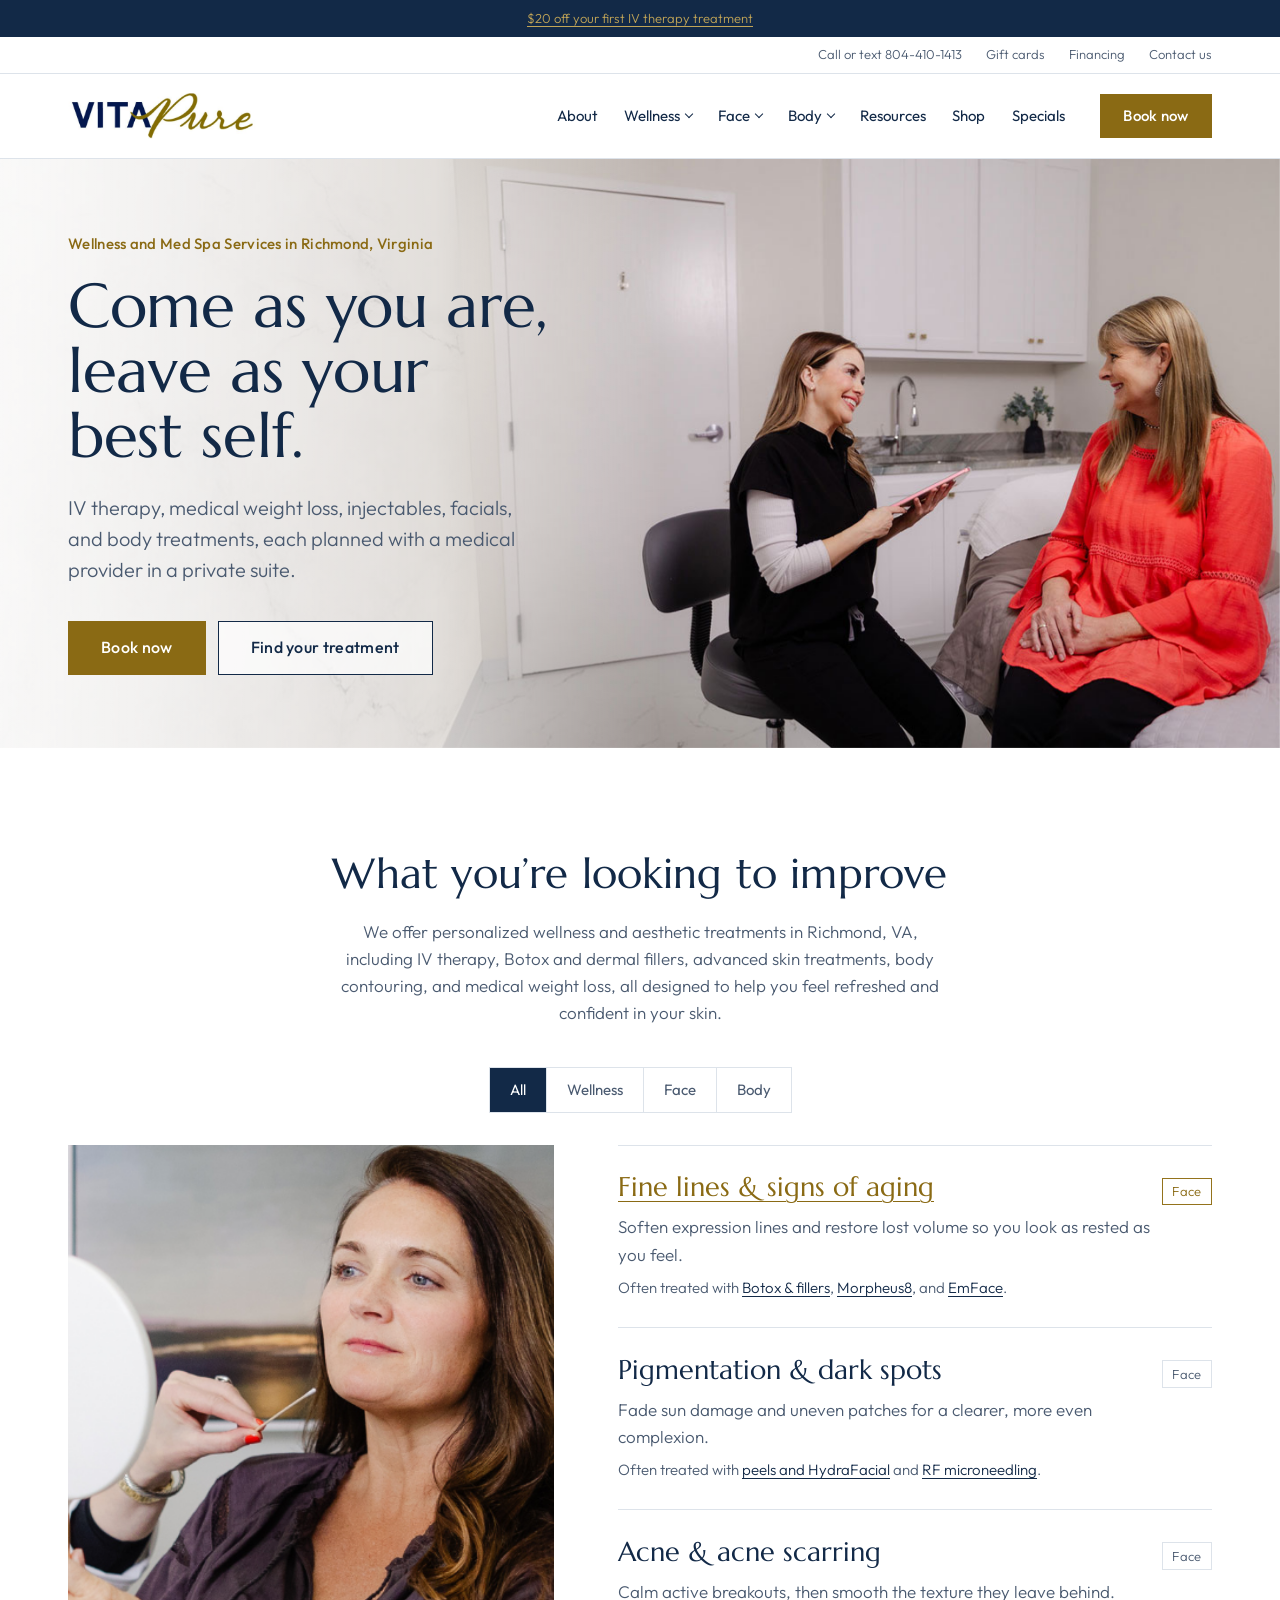
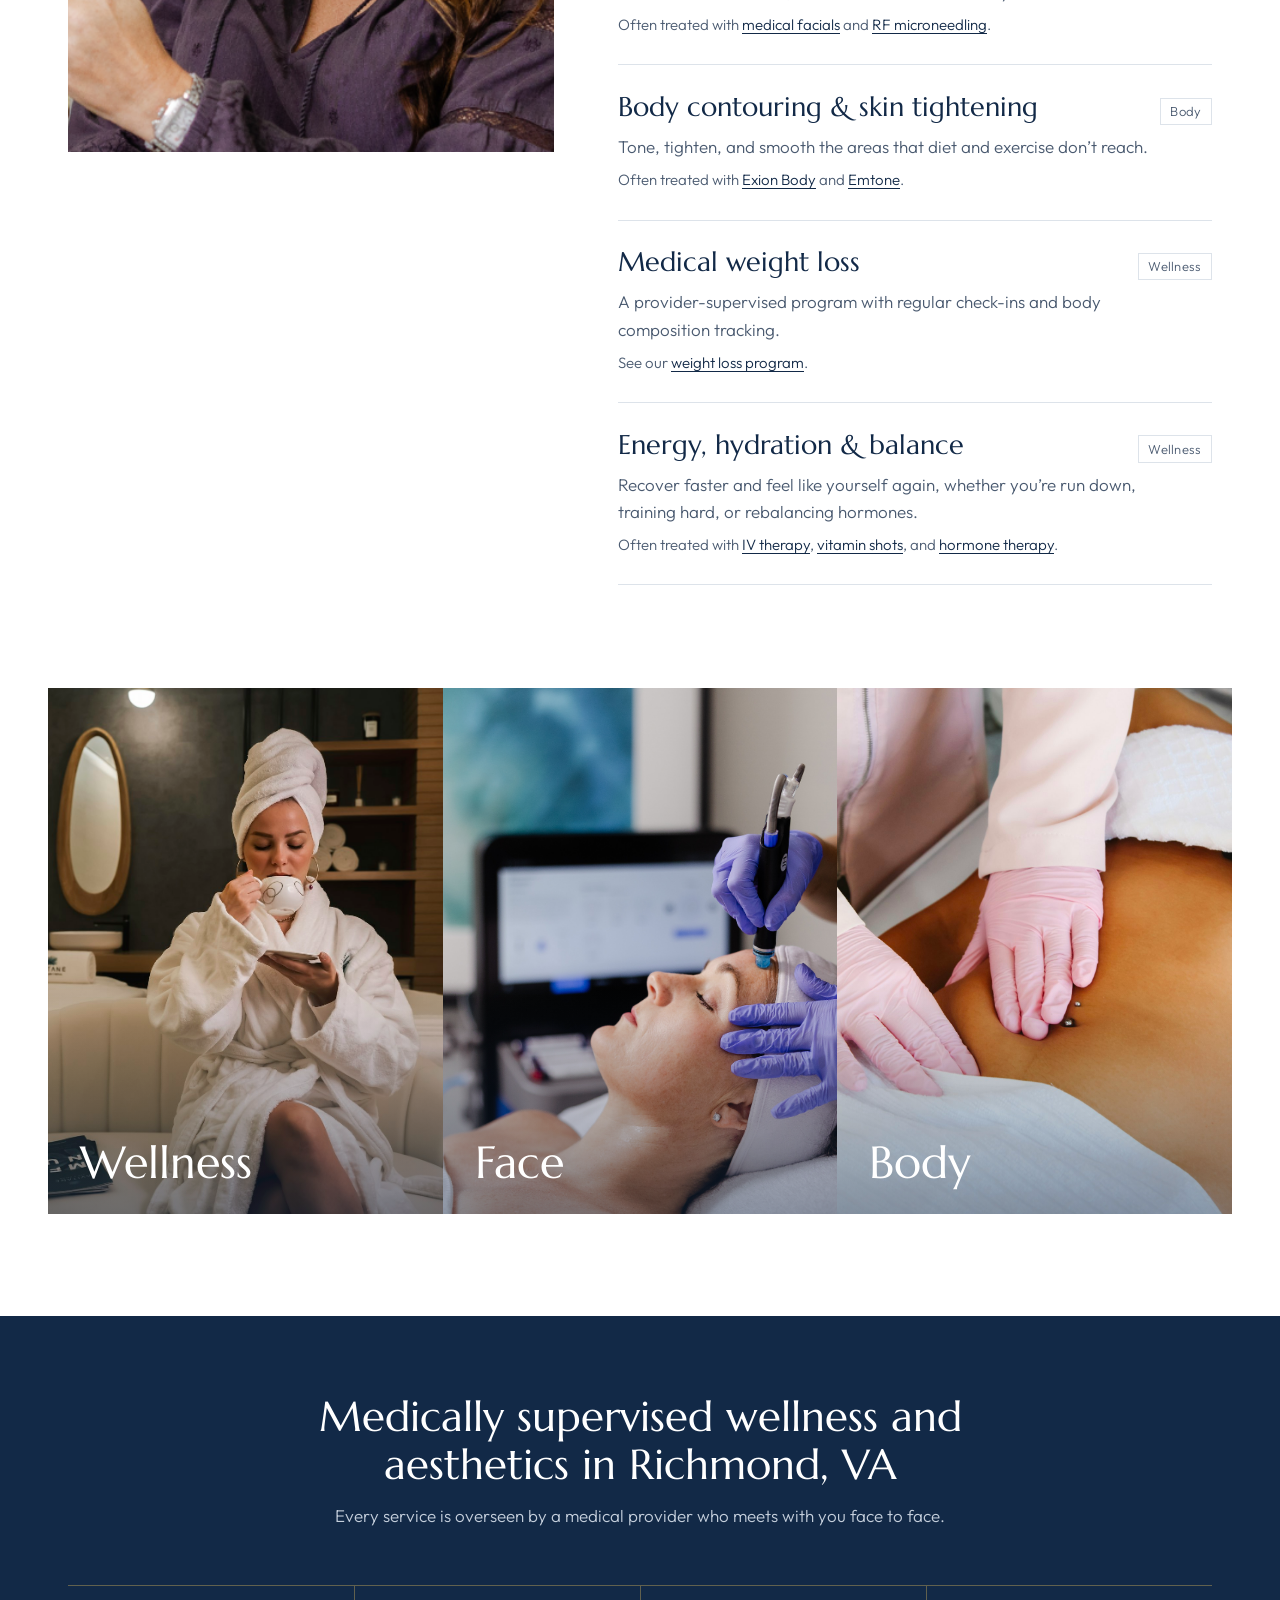
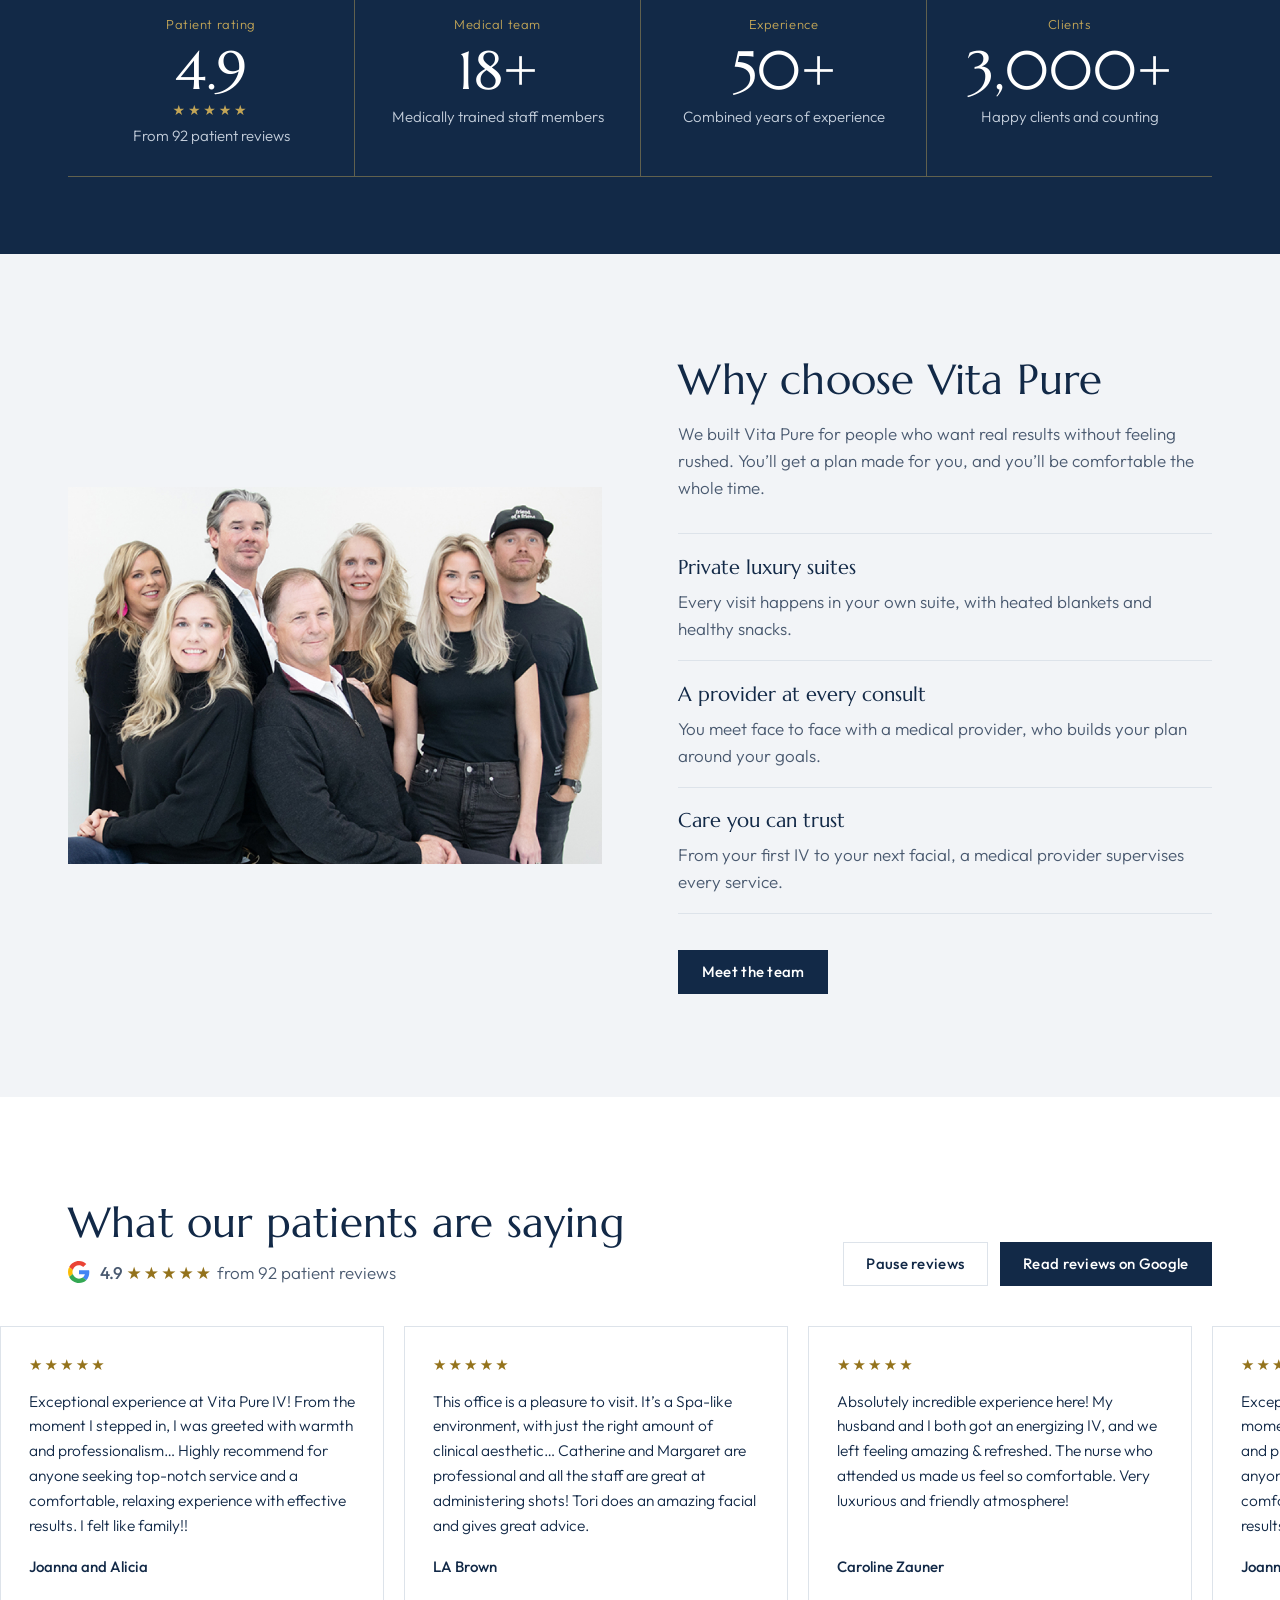
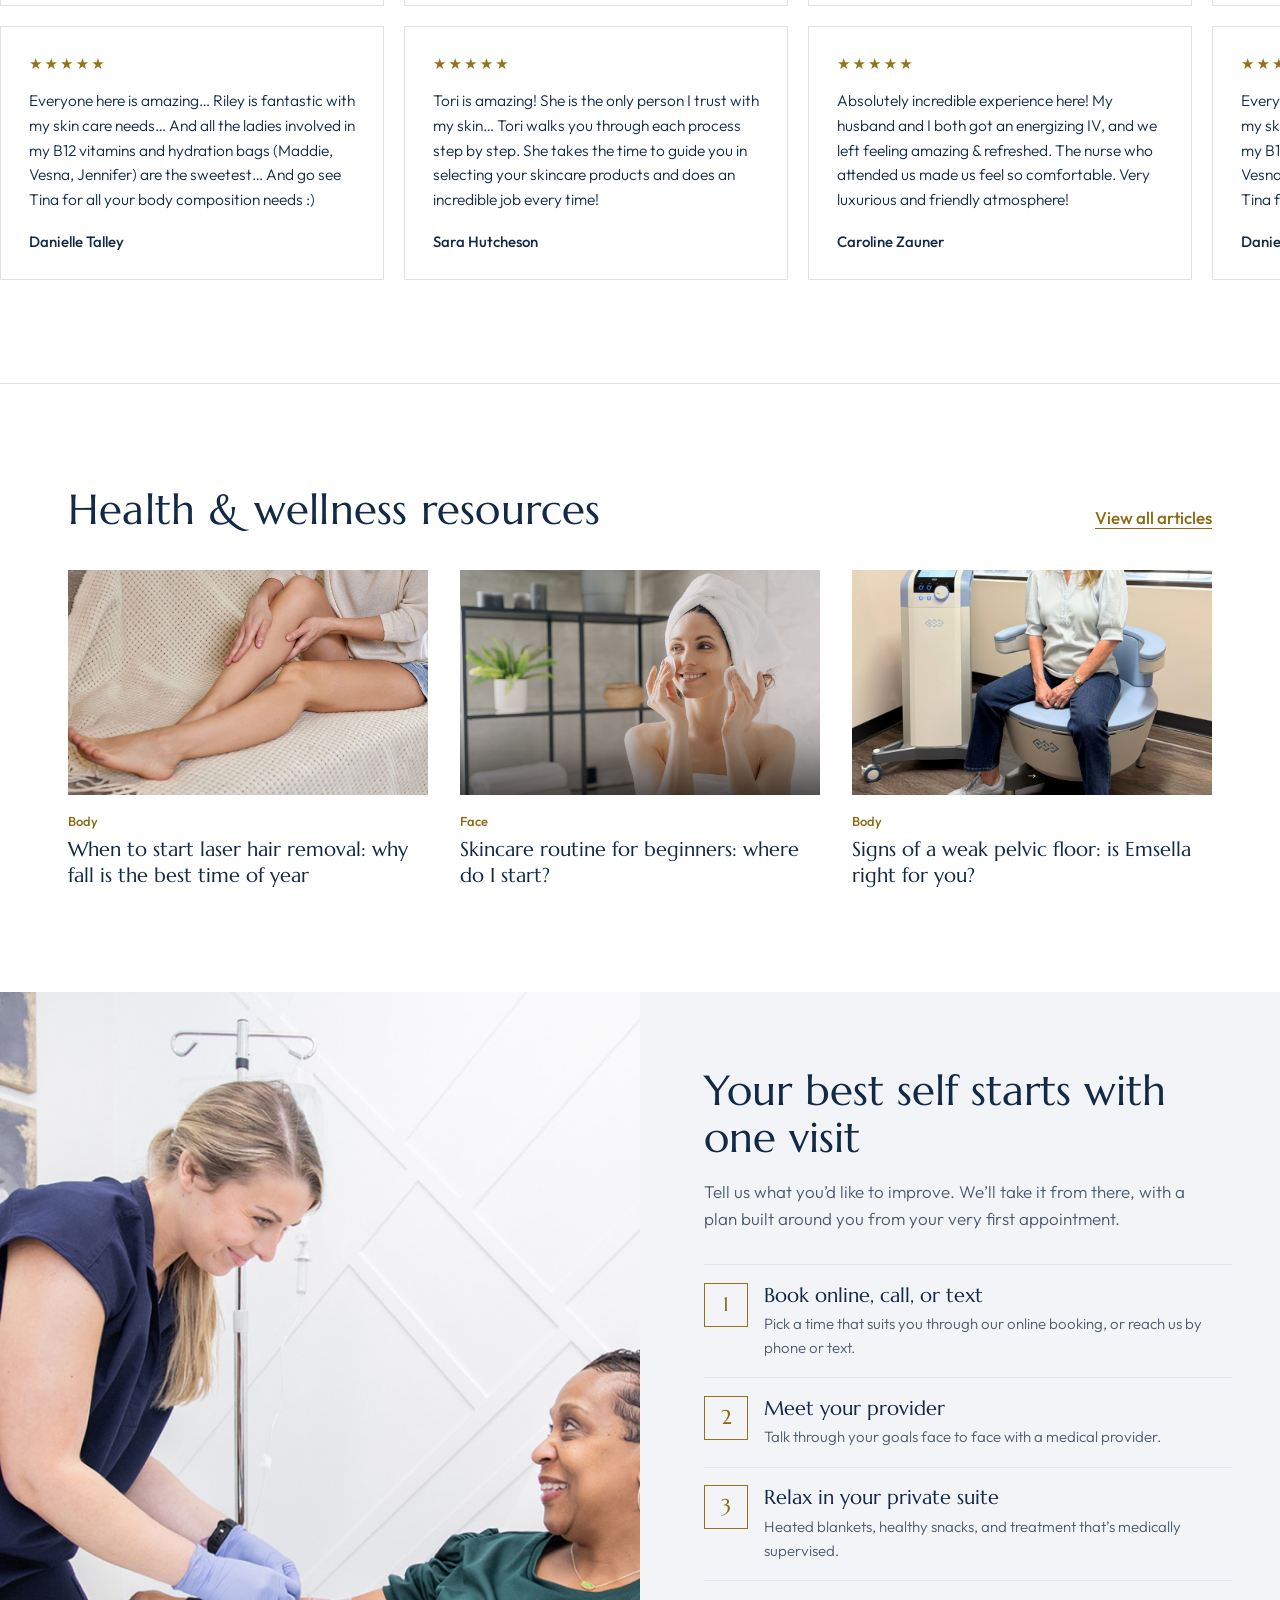
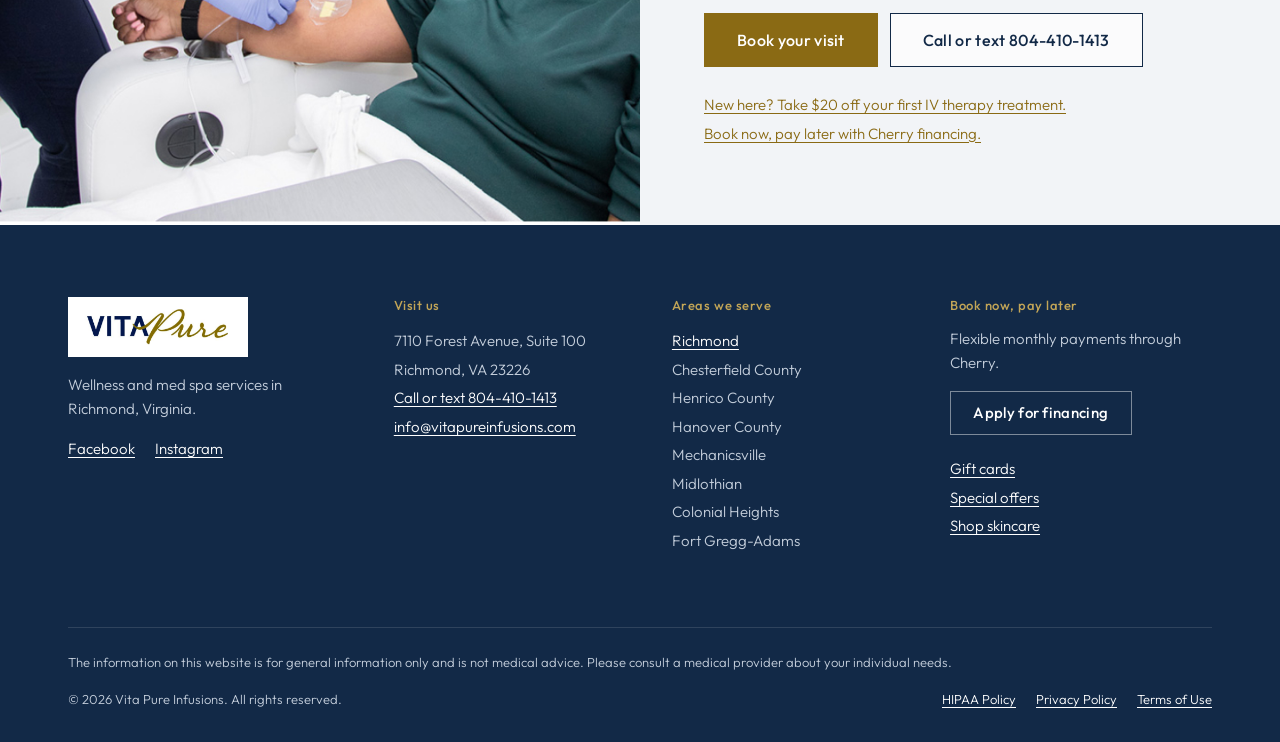
==== index.html @ 3906a032 "Swap Wellness and Body tiles to Unsplash stock photos of women Co-Authored-By: Claude Opus 5.5 <nore" ====
<!DOCTYPE html>
<html lang="en">
<head>
  <meta charset="UTF-8" />
  <meta name="viewport" content="width=device-width, initial-scale=1.0" />
  <!-- [REVAMP:CHANGED] title leads with "Wellness" to match the new positioning.
       was: "Wellness Center and Med Spa with Semaglutide Richmond VA" -->
  <title>Vita Pure IV | Wellness and Med Spa Services in Richmond, VA</title>
  <meta name="description" content="Vita Pure IV offers medically supervised wellness and med spa services in Richmond, VA: IV therapy, medical weight loss, injectables, facials, and body contouring." />

  <!-- Fonts: Outfit is the live site's body font (kept). Marcellus is new, used for display headings only. -->
  <link rel="preconnect" href="https://fonts.googleapis.com" />
  <link rel="preconnect" href="https://fonts.gstatic.com" crossorigin />
  <link href="https://fonts.googleapis.com/css2?family=Marcellus&family=Outfit:wght@300;400;500;600&display=swap" rel="stylesheet" />
  <link rel="stylesheet" href="css/styles.css" />
</head>
<body>
  <a class="skip-link" href="#main">Skip to content</a>

  <!-- =====================================================================
       [KEPT] ANNOUNCEMENT BAR. Same offer and link as the live site.
       ===================================================================== -->
  <div class="announce">
    <a href="https://www.vitapureinfusions.com/coupons/">$20 off your first IV therapy treatment</a>
  </div>

  <!-- =====================================================================
       [KEPT + CHANGED] HEADER
       KEPT: utility links (phone, gift card, financing, contact) and the main menu
             grouped as Wellness / Face / Body.
       CHANGED: the logo moves to the left so the menu reads as one line
                (the live site splits the menu around a centered logo).
       CHANGED: "Book now" stays visible in the sticky header at every width.
       CHANGED: logo and Home now point to www.vitapureinfusions.com
                (the live site points them at the vitapure.wpengine.com staging domain).
       ===================================================================== -->
  <header class="site-header" id="top">
    <div class="utility">
      <div class="container utility__inner">
        <!-- The positioning line "Wellness and Med Spa Services" leads the hero (see below),
             so it isn't repeated here. -->
        <ul class="utility__links">
          <li><a href="tel:8044101413">Call or text 804-410-1413</a></li>
          <li><a href="https://blvd.me/vitapure/gift-cards">Gift cards</a></li>
          <li><a href="https://pay.withcherry.com/vita-pure-iv-llc">Financing</a></li>
          <li><a href="https://www.vitapureinfusions.com/contact-us/">Contact us</a></li>
        </ul>
      </div>
    </div>

    <div class="container navbar">
      <a class="navbar__logo" href="https://www.vitapureinfusions.com/" aria-label="Vita Pure IV home">
        <!-- source: https://www.vitapureinfusions.com/wp-content/uploads/2024/04/logo.png -->
        <img src="assets/img/logo.png" alt="Vita Pure" width="260" height="56" />
      </a>

      <button class="navbar__toggle" type="button" aria-expanded="false" aria-controls="site-nav">
        <span class="navbar__toggle-bars" aria-hidden="true"></span>
        <span class="navbar__toggle-label">Menu</span>
      </button>

      <nav class="site-nav" id="site-nav" aria-label="Main">
        <ul class="site-nav__list">
          <li><a href="https://www.vitapureinfusions.com/about-us/">About</a></li>
          <li class="has-sub">
            <button type="button" class="site-nav__sub-toggle" aria-expanded="false" aria-controls="sub-wellness">Wellness</button>
            <ul class="site-nav__sub" id="sub-wellness">
              <li><a href="https://www.vitapureinfusions.com/wellness-services/iv-therapy/">IV Therapy</a></li>
              <li><a href="https://www.vitapureinfusions.com/wellness-services/vitamin-shots/">Vitamin Shots</a></li>
              <!-- [REVAMP:ADDED] Weight Loss was only a homepage card before; now it sits under Wellness. -->
              <li><a href="https://www.vitapureinfusions.com/wellness-services/weight-loss/">Medical Weight Loss</a></li>
              <li><a href="https://www.vitapureinfusions.com/bioidentical-hormone-replacement-therapy-in-richmond-va/">Hormone Replacement Therapy</a></li>
              <li><a href="https://www.vitapureinfusions.com/wellness-services/mobile-iv-therapy/">Mobile IV Events</a></li>
            </ul>
          </li>
          <li class="has-sub">
            <button type="button" class="site-nav__sub-toggle" aria-expanded="false" aria-controls="sub-face">Face</button>
            <ul class="site-nav__sub" id="sub-face">
              <li><a href="https://www.vitapureinfusions.com/medspa-services/injectables/">Botox &amp; Fillers</a></li>
              <li><a href="https://www.vitapureinfusions.com/medspa-services/facial-services/">Facials</a></li>
              <li><a href="https://www.vitapureinfusions.com/rf-microneedling-in-richmond-va/">RF Microneedling</a></li>
              <li><a href="https://www.vitapureinfusions.com/morpheus8/">Morpheus8</a></li>
              <li><a href="https://www.vitapureinfusions.com/emface-in-richmond-virginia/">EmFace</a></li>
              <li><a href="https://www.vitapureinfusions.com/exion-face-in-richmond-virginia/">Exion Face</a></li>
              <li><a href="https://www.vitapureinfusions.com/medspa-services/lashes-brows/">Lashes &amp; Brows</a></li>
            </ul>
          </li>
          <li class="has-sub">
            <button type="button" class="site-nav__sub-toggle" aria-expanded="false" aria-controls="sub-body">Body</button>
            <ul class="site-nav__sub" id="sub-body">
              <li><a href="https://www.vitapureinfusions.com/exion-body-in-richmond-virginia/">Exion Body</a></li>
              <li><a href="https://www.vitapureinfusions.com/cellulite-treatment-in-richmond-virginia/">Emtone</a></li>
              <li><a href="https://emsellarva.com/">Emsella</a></li>
              <li><a href="https://www.vitapureinfusions.com/medspa-services/laser-hair-removal-waxing/">Laser Hair Removal &amp; Waxing</a></li>
            </ul>
          </li>
          <li><a href="https://www.vitapureinfusions.com/blog/">Resources</a></li>
          <li><a href="https://skinbetter.pro/vitapure/">Shop</a></li>
          <li><a href="https://www.vitapureinfusions.com/coupons/">Specials</a></li>
        </ul>
      </nav>

      <!-- [KEPT] Book Now goes to the live Boulevard booking widget. -->
      <a class="btn btn--gold navbar__book" href="https://dashboard.boulevard.io/booking/businesses/c3259690-ee7e-4350-a0e2-f9454b804e3e/widget#/locations">Book now</a>
    </div>
  </header>

  <main id="main">

    <!-- =====================================================================
         [REVAMP:CHANGED] HERO
         Replaces the 3-slide image slider and the block headed
         "Health, Wellness, and Performance Solutions".
         The power statement comes from the client.
         [REVAMP:REMOVED] the "Join the Waitlist" button (it pointed to waitlist.vitapuremedspa.com,
         a separate domain). Book now is the single primary action.
         ===================================================================== -->
    <section class="hero" aria-labelledby="hero-title">
      <!-- source: https://www.vitapureinfusions.com/wp-content/uploads/2024/10/vita-new-banner3-2.jpg (the live hero banner) -->
      <img class="hero__img" src="assets/img/hero-consult.jpg" alt="A Vita Pure provider reviewing a treatment plan with a patient in a private suite" width="1632" height="665" />
      <div class="container hero__inner">
        <div class="hero__copy">
          <!-- [REVAMP:CHANGED] positioning line. was: "Med Spa and Wellness Services" -->
          <p class="hero__kicker">Wellness and Med Spa Services in Richmond, Virginia</p>
          <h1 class="hero__title" id="hero-title"><span class="hero__first">Come as you are,</span> <span class="hero__line">leave as your <span class="nowrap">best self.</span></span></h1>
          <p class="hero__lede">IV therapy, medical weight loss, injectables, facials, and body treatments, each planned with a medical provider in a private suite.</p>
          <div class="hero__actions">
            <a class="btn btn--gold btn--lg" href="https://dashboard.boulevard.io/booking/businesses/c3259690-ee7e-4350-a0e2-f9454b804e3e/widget#/locations">Book now</a>
            <a class="btn btn--ghost btn--lg" href="#improve">Find your treatment</a>
          </div>
        </div>
      </div>
    </section>

    <!-- =====================================================================
         [REVAMP:ADDED] WHAT YOU'RE LOOKING TO IMPROVE (directly under the hero)
         Six concerns feed the three groups: Wellness, Face, Body.
         Intro copy is adapted from the wording the client supplied.
         The concern copy is original; none of it is copied from the reference site.
         JS (initConcerns):
           - group buttons filter the list
           - hover or focus swaps the photo and highlights the matching tile
           - clicking a concern scrolls to its tile
         ===================================================================== -->
    <section class="section improve" id="improve" aria-labelledby="improve-title">
      <div class="container">
        <!-- [REVAMP:CHANGED] heading, intro and group buttons stacked and centered (index.html only) -->
        <div class="improve__head improve__head--center">
          <h2 class="section-title" id="improve-title">What you’re looking to improve</h2>
          <p class="improve__intro">We offer personalized wellness and aesthetic treatments in Richmond, VA, including IV therapy, Botox and dermal fillers, advanced skin treatments, body contouring, and medical weight loss, all designed to help you feel refreshed and confident in your skin.</p>
        </div>

        <div class="filter filter--center" role="group" aria-label="Show concerns for">
          <button type="button" class="filter__btn" data-filter="all" aria-pressed="true">All</button>
          <button type="button" class="filter__btn" data-filter="wellness" aria-pressed="false">Wellness</button>
          <button type="button" class="filter__btn" data-filter="face" aria-pressed="false">Face</button>
          <button type="button" class="filter__btn" data-filter="body" aria-pressed="false">Body</button>
        </div>

        <div class="improve__grid">
          <figure class="improve__media" aria-hidden="true">
            <!-- Images swap via JS from each concern's data-img. Default: fine lines.
                 source: https://www.vitapureinfusions.com/wp-content/uploads/2024/07/About.png -->
            <img class="improve__img" src="assets/img/concern-fine-lines.png" alt="" style="object-position: 62% 40%;" />
          </figure>

          <!-- [REVAMP:CHANGED] index.html hides non-matching concerns instead of fading them -->
          <ul class="concerns concerns--hide-dimmed" id="concern-list">
            <li class="concern" data-group="face" data-img="assets/img/concern-fine-lines.png" data-pos="62% 40%">
              <a class="concern__link" href="#cat-face">
                <span class="concern__title">Fine lines &amp; signs of aging</span>
                <span class="concern__group">Face</span>
              </a>
              <p class="concern__text">Soften expression lines and restore lost volume so you look as rested as you feel.</p>
              <p class="concern__tx">Often treated with <a href="https://www.vitapureinfusions.com/medspa-services/injectables/">Botox &amp; fillers</a>, <a href="https://www.vitapureinfusions.com/morpheus8/">Morpheus8</a>, and <a href="https://www.vitapureinfusions.com/emface-in-richmond-virginia/">EmFace</a>.</p>
            </li>
            <li class="concern" data-group="face" data-img="assets/img/concern-pigmentation.png" data-pos="45% 50%">
              <!-- source: https://www.vitapureinfusions.com/wp-content/uploads/2024/07/Med-Spa.png -->
              <a class="concern__link" href="#cat-face">
                <span class="concern__title">Pigmentation &amp; dark spots</span>
                <span class="concern__group">Face</span>
              </a>
              <p class="concern__text">Fade sun damage and uneven patches for a clearer, more even complexion.</p>
              <p class="concern__tx">Often treated with <a href="https://www.vitapureinfusions.com/medspa-services/facial-services/">peels and HydraFacial</a> and <a href="https://www.vitapureinfusions.com/rf-microneedling-in-richmond-va/">RF microneedling</a>.</p>
            </li>
            <li class="concern" data-group="face" data-img="assets/img/concern-acne.jpg" data-pos="50% 40%">
              <!-- source: https://www.vitapureinfusions.com/wp-content/uploads/2024/04/Facial_Resized.jpg -->
              <a class="concern__link" href="#cat-face">
                <span class="concern__title">Acne &amp; acne scarring</span>
                <span class="concern__group">Face</span>
              </a>
              <p class="concern__text">Calm active breakouts, then smooth the texture they leave behind.</p>
              <p class="concern__tx">Often treated with <a href="https://www.vitapureinfusions.com/medspa-services/facial-services/">medical facials</a> and <a href="https://www.vitapureinfusions.com/rf-microneedling-in-richmond-va/">RF microneedling</a>.</p>
            </li>
            <li class="concern" data-group="body" data-img="assets/img/tile-body-stock.jpg" data-pos="50% 50%">
              <!-- source: https://unsplash.com/photos/BDwQHbWr9Lo (Unsplash License, stock placeholder) -->
              <a class="concern__link" href="#cat-body">
                <span class="concern__title">Body contouring &amp; skin tightening</span>
                <span class="concern__group">Body</span>
              </a>
              <p class="concern__text">Tone, tighten, and smooth the areas that diet and exercise don’t reach.</p>
              <p class="concern__tx">Often treated with <a href="https://www.vitapureinfusions.com/exion-body-in-richmond-virginia/">Exion Body</a> and <a href="https://www.vitapureinfusions.com/cellulite-treatment-in-richmond-virginia/">Emtone</a>.</p>
            </li>
            <li class="concern" data-group="wellness" data-img="assets/img/hero-consult.jpg" data-pos="72% 50%">
              <!-- source: https://www.vitapureinfusions.com/wp-content/uploads/2024/10/vita-new-banner3-2.jpg -->
              <a class="concern__link" href="#cat-wellness">
                <span class="concern__title">Medical weight loss</span>
                <span class="concern__group">Wellness</span>
              </a>
              <p class="concern__text">A provider-supervised program with regular check-ins and body composition tracking.</p>
              <p class="concern__tx">See our <a href="https://www.vitapureinfusions.com/wellness-services/weight-loss/">weight loss program</a>.</p>
            </li>
            <li class="concern" data-group="wellness" data-img="assets/img/concern-wellness-iv.png" data-pos="45% 40%">
              <!-- source: https://www.vitapureinfusions.com/wp-content/uploads/2025/06/iv-therapy-1.png -->
              <a class="concern__link" href="#cat-wellness">
                <span class="concern__title">Energy, hydration &amp; balance</span>
                <span class="concern__group">Wellness</span>
              </a>
              <p class="concern__text">Recover faster and feel like yourself again, whether you’re run down, training hard, or rebalancing hormones.</p>
              <p class="concern__tx">Often treated with <a href="https://www.vitapureinfusions.com/wellness-services/iv-therapy/">IV therapy</a>, <a href="https://www.vitapureinfusions.com/wellness-services/vitamin-shots/">vitamin shots</a>, and <a href="https://www.vitapureinfusions.com/bioidentical-hormone-replacement-therapy-in-richmond-va/">hormone therapy</a>.</p>
            </li>
          </ul>
        </div>
      </div>
    </section>

    <!-- =====================================================================
         [REVAMP:CHANGED] CATEGORY GRID: WELLNESS / FACE / BODY
         Replaces:
           - [REVAMP:REMOVED] the 8 separated, rounded dark-blue "Learn More" service cards
             (Facial Services, Botox and Fillers, IV Therapy, Vitamin Shots, Weight Loss,
             Lashes & Brows, Laser Hair Removal & Waxing, Mobile IV Therapy)
           - [REVAMP:REMOVED] the "Med Spa and Wellness Services" intro and its "View all services" button
             (redundant with these tiles and the main menu)
         Rules: three tiles touching edge to edge (gap: 0), square corners, no dark-blue card shells.
         Each tile's treatment list matches the main menu.
         ===================================================================== -->
    <section class="categories" aria-labelledby="categories-title">
      <h2 class="visually-hidden" id="categories-title">Treatment categories</h2>
      <div class="tiles">
        <article class="tile" id="cat-wellness" data-group="wellness">
          <!-- [REVAMP:CHANGED] stock placeholder: a woman in a robe in a spa suite.
               source: https://unsplash.com/photos/I3VF9Cu4agc (Unsplash License).
               Swap for a client photo of a female IV guest when available. -->
          <img class="tile__img" src="assets/img/tile-wellness-stock.jpg" alt="A woman relaxing in a white robe in a private wellness suite" loading="lazy" style="object-position: 68% 50%;" />
          <div class="tile__body">
            <!-- TODO(WordPress): the menu has no Wellness landing page yet ("#"). Point this at one once it exists. -->
            <h3 class="tile__title"><a href="https://www.vitapureinfusions.com/services/">Wellness</a></h3>
            <ul class="tile__list">
              <li><a href="https://www.vitapureinfusions.com/wellness-services/iv-therapy/">IV Therapy</a></li>
              <li><a href="https://www.vitapureinfusions.com/wellness-services/vitamin-shots/">Vitamin Shots</a></li>
              <li><a href="https://www.vitapureinfusions.com/wellness-services/weight-loss/">Medical Weight Loss</a></li>
              <li><a href="https://www.vitapureinfusions.com/bioidentical-hormone-replacement-therapy-in-richmond-va/">Hormone Replacement Therapy</a></li>
              <li><a href="https://www.vitapureinfusions.com/wellness-services/mobile-iv-therapy/">Mobile IV Events</a></li>
            </ul>
          </div>
        </article>

        <article class="tile" id="cat-face" data-group="face">
          <!-- source: https://www.vitapureinfusions.com/wp-content/uploads/2025/06/facials-1.png -->
          <img class="tile__img" src="assets/img/tile-face-hydrafacial.png" alt="An aesthetician performing a HydraFacial" loading="lazy" style="object-position: 62% 50%;" />
          <div class="tile__body">
            <!-- TODO(WordPress): Face landing page (currently "#" in the menu). -->
            <h3 class="tile__title"><a href="https://www.vitapureinfusions.com/services/">Face</a></h3>
            <ul class="tile__list">
              <li><a href="https://www.vitapureinfusions.com/medspa-services/injectables/">Botox &amp; Fillers</a></li>
              <li><a href="https://www.vitapureinfusions.com/medspa-services/facial-services/">Facials</a></li>
              <li><a href="https://www.vitapureinfusions.com/rf-microneedling-in-richmond-va/">RF Microneedling</a></li>
              <li><a href="https://www.vitapureinfusions.com/morpheus8/">Morpheus8</a></li>
              <li><a href="https://www.vitapureinfusions.com/emface-in-richmond-virginia/">EmFace</a></li>
              <li><a href="https://www.vitapureinfusions.com/exion-face-in-richmond-virginia/">Exion Face</a></li>
              <li><a href="https://www.vitapureinfusions.com/medspa-services/lashes-brows/">Lashes &amp; Brows</a></li>
            </ul>
          </div>
        </article>

        <article class="tile" id="cat-body" data-group="body">
          <!-- [REVAMP:CHANGED] stock placeholder: a provider treating a woman's abdomen (body contouring).
               source: https://unsplash.com/photos/BDwQHbWr9Lo (Unsplash License).
               Swap for a client photo of an Exion Body or Emtone session when available. -->
          <img class="tile__img" src="assets/img/tile-body-stock.jpg" alt="A provider in gloves performing a body treatment on a woman's abdomen" loading="lazy" style="object-position: 50% 50%;" />
          <div class="tile__body">
            <!-- TODO(WordPress): Body landing page (currently "#" in the menu). -->
            <h3 class="tile__title"><a href="https://www.vitapureinfusions.com/services/">Body</a></h3>
            <ul class="tile__list">
              <li><a href="https://www.vitapureinfusions.com/exion-body-in-richmond-virginia/">Exion Body</a></li>
              <li><a href="https://www.vitapureinfusions.com/cellulite-treatment-in-richmond-virginia/">Emtone</a></li>
              <li><a href="https://emsellarva.com/">Emsella</a></li>
              <li><a href="https://www.vitapureinfusions.com/medspa-services/laser-hair-removal-waxing/">Laser Hair Removal &amp; Waxing</a></li>
            </ul>
          </div>
        </article>
      </div>
    </section>

    <!-- =====================================================================
         [REVAMP:ADDED] AUTHORITY BANNER (linear), opening "Why choose Vita Pure"
         Every figure comes from the live site (stats counter + rating line). None are invented.
         [REVAMP:REMOVED] the standalone stats counter section; its numbers live here now.
         ("4100+ pounds of fat lost" was left out to keep the banner to four columns.
          Add it back as a fifth column if the client wants it.)
         ===================================================================== -->
    <section class="authority" aria-labelledby="authority-title">
      <div class="container">
        <div class="authority__head">
          <h2 class="authority__title" id="authority-title">Medically supervised wellness and aesthetics in Richmond, VA</h2>
          <p class="authority__sub">Every service is overseen by a medical provider who meets with you face to face.</p>
        </div>
        <dl class="stats">
          <div class="stat">
            <dt class="stat__label">Patient rating</dt>
            <dd class="stat__value">4.9<span class="stat__stars" aria-hidden="true">★★★★★</span></dd>
            <!-- TODO: confirm the current Google review count before launch. -->
            <dd class="stat__note">From 92 patient reviews</dd>
          </div>
          <div class="stat">
            <dt class="stat__label">Medical team</dt>
            <dd class="stat__value">18+</dd>
            <dd class="stat__note">Medically trained staff members</dd>
          </div>
          <div class="stat">
            <dt class="stat__label">Experience</dt>
            <dd class="stat__value">50+</dd>
            <dd class="stat__note">Combined years of experience</dd>
          </div>
          <div class="stat">
            <dt class="stat__label">Clients</dt>
            <dd class="stat__value">3,000+</dd>
            <dd class="stat__note">Happy clients and counting</dd>
          </div>
        </dl>
      </div>
    </section>

    <!-- =====================================================================
         [REVAMP:CHANGED] WHY CHOOSE VITA PURE
         Merges the old "Why Choose Vita Pure" three-icon row with the
         "A Premier MedSpa & Wellness Center in Richmond, VA" block.
         The three pillars are reworded from the live copy.
         ===================================================================== -->
    <section class="section why" aria-labelledby="why-title">
      <div class="container why__grid">
        <figure class="why__media">
          <!-- source: https://vitapure.wpengine.com/wp-content/uploads/2024/04/about_img.jpg (About Us page) -->
          <img src="assets/img/team.jpg" alt="The Vita Pure IV team" loading="lazy" width="928" height="656" />
        </figure>
        <div class="why__copy">
          <h2 class="section-title" id="why-title">Why choose Vita Pure</h2>
          <p class="why__intro">We built Vita Pure for people who want real results without feeling rushed. You’ll get a plan made for you, and you’ll be comfortable the whole time.</p>
          <dl class="pillars">
            <div class="pillar">
              <dt>Private luxury suites</dt>
              <dd>Every visit happens in your own suite, with heated blankets and healthy snacks.</dd>
            </div>
            <div class="pillar">
              <dt>A provider at every consult</dt>
              <dd>You meet face to face with a medical provider, who builds your plan around your goals.</dd>
            </div>
            <div class="pillar">
              <dt>Care you can trust</dt>
              <dd>From your first IV to your next facial, a medical provider supervises every service.</dd>
            </div>
          </dl>
          <a class="btn btn--navy" href="https://www.vitapureinfusions.com/about-us/">Meet the team</a>
        </div>
      </div>
    </section>

    <!-- =====================================================================
         [REVAMP:CHANGED] GOOGLE REVIEWS: two rows moving in opposite directions
         Replaces the "What Our Patients Are Saying" slider.
         Row 1 moves left; row 2 moves right.
         JS (initMarquee) clones the cards for a seamless loop.
         Motion pauses on hover, on keyboard focus, and with the pause button.
         With reduced motion turned on, it becomes a static scrollable row.
         TODO(WordPress): replace these cards with the live Google reviews feed/widget.
         For now they are the five testimonials already published on the live homepage, verbatim.
         ===================================================================== -->
    <section class="section reviews" aria-labelledby="reviews-title">
      <div class="container reviews__head">
        <div>
          <h2 class="section-title" id="reviews-title">What our patients are saying</h2>
          <p class="reviews__rating">
            <svg class="g-mark" viewBox="0 0 48 48" aria-hidden="true"><path fill="#EA4335" d="M24 9.5c3.5 0 6.6 1.2 9.1 3.6l6.8-6.8C35.8 2.4 30.3 0 24 0 14.6 0 6.6 5.4 2.6 13.3l7.9 6.2C12.4 13.7 17.7 9.5 24 9.5z"/><path fill="#4285F4" d="M46.5 24.5c0-1.6-.1-3.1-.4-4.5H24v9h12.7c-.6 3-2.3 5.5-4.8 7.2l7.7 6c4.5-4.2 6.9-10.3 6.9-17.7z"/><path fill="#FBBC05" d="M10.5 28.5c-.5-1.4-.8-2.9-.8-4.5s.3-3.1.8-4.5l-7.9-6.2C.9 16.6 0 20.2 0 24s.9 7.4 2.6 10.7l7.9-6.2z"/><path fill="#34A853" d="M24 48c6.5 0 11.9-2.1 15.9-5.8l-7.7-6c-2.2 1.5-5 2.3-8.2 2.3-6.3 0-11.6-4.2-13.5-9.9l-7.9 6.2C6.6 42.6 14.6 48 24 48z"/></svg>
            <span><strong>4.9</strong> <span class="stars" aria-hidden="true">★★★★★</span> from 92 patient reviews</span>
          </p>
        </div>
        <div class="reviews__actions">
          <button type="button" class="btn btn--outline marquee-toggle" aria-pressed="false">Pause reviews</button>
          <a class="btn btn--navy" href="https://www.google.com/maps/search/?api=1&amp;query=Vita+Pure+IV+7110+Forest+Ave+Richmond+VA">Read reviews on Google</a>
        </div>
      </div>

      <div class="marquee" data-direction="left">
        <ul class="marquee__track">
          <li class="review">
            <p class="review__stars" aria-label="5 out of 5 stars">★★★★★</p>
            <blockquote class="review__text">Exceptional experience at Vita Pure IV! From the moment I stepped in, I was greeted with warmth and professionalism… Highly recommend for anyone seeking top-notch service and a comfortable, relaxing experience with effective results. I felt like family!!</blockquote>
            <p class="review__name">Joanna and Alicia</p>
          </li>
          <li class="review">
            <p class="review__stars" aria-label="5 out of 5 stars">★★★★★</p>
            <blockquote class="review__text">This office is a pleasure to visit. It’s a Spa-like environment, with just the right amount of clinical aesthetic… Catherine and Margaret are professional and all the staff are great at administering shots! Tori does an amazing facial and gives great advice.</blockquote>
            <p class="review__name">LA Brown</p>
          </li>
          <li class="review">
            <p class="review__stars" aria-label="5 out of 5 stars">★★★★★</p>
            <blockquote class="review__text">Absolutely incredible experience here! My husband and I both got an energizing IV, and we left feeling amazing &amp; refreshed. The nurse who attended us made us feel so comfortable. Very luxurious and friendly atmosphere!</blockquote>
            <p class="review__name">Caroline Zauner</p>
          </li>
        </ul>
      </div>

      <div class="marquee" data-direction="right">
        <ul class="marquee__track">
          <li class="review">
            <p class="review__stars" aria-label="5 out of 5 stars">★★★★★</p>
            <blockquote class="review__text">Everyone here is amazing… Riley is fantastic with my skin care needs… And all the ladies involved in my B12 vitamins and hydration bags (Maddie, Vesna, Jennifer) are the sweetest… And go see Tina for all your body composition needs :)</blockquote>
            <p class="review__name">Danielle Talley</p>
          </li>
          <li class="review">
            <p class="review__stars" aria-label="5 out of 5 stars">★★★★★</p>
            <blockquote class="review__text">Tori is amazing! She is the only person I trust with my skin… Tori walks you through each process step by step. She takes the time to guide you in selecting your skincare products and does an incredible job every time!</blockquote>
            <p class="review__name">Sara Hutcheson</p>
          </li>
          <li class="review">
            <p class="review__stars" aria-label="5 out of 5 stars">★★★★★</p>
            <blockquote class="review__text">Absolutely incredible experience here! My husband and I both got an energizing IV, and we left feeling amazing &amp; refreshed. The nurse who attended us made us feel so comfortable. Very luxurious and friendly atmosphere!</blockquote>
            <p class="review__name">Caroline Zauner</p>
          </li>
        </ul>
      </div>
    </section>

    <!-- =====================================================================
         [REVAMP:REMOVED] "Let's Discuss Your Treatment Plan!" contact form (BOTH instances).
         The client said the homepage doesn't need the big form. Booking goes through Book now;
         questions go to the Contact page, phone, or text.
         [REVAMP:REMOVED] the three feature tiles ("Get Hydrated", "Transform Your Look", "Book Now").
         They duplicated the category tiles and the Book now buttons.
         [REVAMP:REMOVED] the "logo_banner" image (32084-1.png) under the hero.
         ===================================================================== -->

    <!-- =====================================================================
         [KEPT + MOVED] HEALTH & WELLNESS RESOURCES
         Moved to the bottom of the page, as the client asked. Same three posts as the live homepage.
         ===================================================================== -->
    <section class="section resources" aria-labelledby="resources-title">
      <div class="container">
        <div class="resources__head">
          <h2 class="section-title" id="resources-title">Health &amp; wellness resources</h2>
          <a class="text-link" href="https://www.vitapureinfusions.com/blog/">View all articles</a>
        </div>
        <ul class="posts">
          <li class="post">
            <a class="post__link" href="https://www.vitapureinfusions.com/best-time-to-start-laser-hair-removal/">
              <!-- source: https://www.vitapureinfusions.com/wp-content/uploads/2026/10/When-to-Start-Laser-Hair-Removal-Why-Fall-Is-the-Best-Time-of-Year.jpg -->
              <img src="assets/img/blog-laser.jpg" alt="" loading="lazy" />
              <span class="post__group">Body</span>
              <span class="post__title">When to start laser hair removal: why fall is the best time of year</span>
            </a>
          </li>
          <li class="post">
            <a class="post__link" href="https://www.vitapureinfusions.com/skincare-routine-for-beginners/">
              <!-- source: https://www.vitapureinfusions.com/wp-content/uploads/2026/10/Skincare-Routine-for-Beginners.jpg -->
              <img src="assets/img/blog-skincare.jpg" alt="" loading="lazy" />
              <span class="post__group">Face</span>
              <span class="post__title">Skincare routine for beginners: where do I start?</span>
            </a>
          </li>
          <li class="post">
            <a class="post__link" href="https://www.vitapureinfusions.com/signs-of-a-weak-pelvic-floor-is-emsella-right-for-you/">
              <!-- source: https://www.vitapureinfusions.com/wp-content/uploads/2026/07/image.png -->
              <img src="assets/img/blog-pelvic.png" alt="" loading="lazy" />
              <span class="post__group">Body</span>
              <span class="post__title">Signs of a weak pelvic floor: is Emsella right for you?</span>
            </a>
          </li>
        </ul>
      </div>
    </section>

    <!-- =====================================================================
         [REVAMP:CHANGED] CLOSING CALL TO ACTION
         Replaces the second "Let's Discuss Your Treatment Plan!" form.
         Instead of a form, it shows what a first visit looks like (a real
         sequence, so the steps are numbered), then the booking actions and
         the two offers the live site already runs ($20 off first IV; Cherry financing).
         ===================================================================== -->
    <section class="closing" aria-labelledby="closing-title">
      <div class="closing__grid">
        <figure class="closing__media">
          <!-- source: https://vitapure.wpengine.com/wp-content/uploads/2024/04/whychoose-1.jpg (live "Why Choose" photo) -->
          <img src="assets/img/why-iv-suite.jpg" alt="A Vita Pure nurse caring for a smiling patient during an IV treatment" loading="lazy" />
        </figure>
        <div class="closing__content">
          <h2 class="closing__title" id="closing-title">Your best self starts with one visit</h2>
          <p class="closing__lede">Tell us what you’d like to improve. We’ll take it from there, with a plan built around you from your very first appointment.</p>

          <ol class="steps">
            <li class="step">
              <span class="step__n" aria-hidden="true">1</span>
              <div>
                <p class="step__title">Book online, call, or text</p>
                <p class="step__text">Pick a time that suits you through our online booking, or reach us by phone or text.</p>
              </div>
            </li>
            <li class="step">
              <span class="step__n" aria-hidden="true">2</span>
              <div>
                <p class="step__title">Meet your provider</p>
                <p class="step__text">Talk through your goals face to face with a medical provider.</p>
              </div>
            </li>
            <li class="step">
              <span class="step__n" aria-hidden="true">3</span>
              <div>
                <p class="step__title">Relax in your private suite</p>
                <p class="step__text">Heated blankets, healthy snacks, and treatment that’s medically supervised.</p>
              </div>
            </li>
          </ol>

          <div class="closing__actions">
            <a class="btn btn--gold btn--lg" href="https://dashboard.boulevard.io/booking/businesses/c3259690-ee7e-4350-a0e2-f9454b804e3e/widget#/locations">Book your visit</a>
            <a class="btn btn--ghost btn--lg" href="tel:8044101413">Call or text 804-410-1413</a>
          </div>

          <ul class="perks">
            <li><a href="https://www.vitapureinfusions.com/coupons/">New here? Take $20 off your first IV therapy treatment.</a></li>
            <li><a href="https://pay.withcherry.com/vita-pure-iv-llc">Book now, pay later with Cherry financing.</a></li>
          </ul>
        </div>
      </div>
    </section>
  </main>

  <!-- =====================================================================
       [KEPT + CHANGED] FOOTER
       KEPT: contact details, Richmond office, service areas, financing, legal links, socials, disclaimer.
       CHANGED: "HIPPA Policy" is now spelled "HIPAA Policy".
       CHANGED: service areas are plain text. The live links were "#" placeholders,
                and the Midlothian link was broken ("http://3").
       ===================================================================== -->
  <footer class="site-footer">
    <div class="container footer__grid">
      <div class="footer__col footer__brand">
        <img src="assets/img/logo.png" alt="Vita Pure" width="200" height="43" class="footer__logo" />
        <p>Wellness and med spa services in Richmond, Virginia.</p>
        <ul class="footer__social">
          <li><a href="https://www.facebook.com/VitaPureIV/">Facebook</a></li>
          <li><a href="https://www.instagram.com/vitapureiv">Instagram</a></li>
        </ul>
      </div>
      <div class="footer__col">
        <h2 class="footer__heading">Visit us</h2>
        <address>
          7110 Forest Avenue, Suite 100<br />
          Richmond, VA 23226<br />
          <a href="tel:8044101413">Call or text 804-410-1413</a><br />
          <a href="mailto:info@vitapureinfusions.com">info@vitapureinfusions.com</a>
        </address>
        <!-- TODO: add office hours. The live site doesn't list them. -->
      </div>
      <div class="footer__col">
        <h2 class="footer__heading">Areas we serve</h2>
        <!-- No town outside the real service list appears here. -->
        <ul class="footer__areas">
          <li><a href="https://www.vitapureinfusions.com/semaglutide-in-richmond-virginia/">Richmond</a></li>
          <li>Chesterfield County</li>
          <li>Henrico County</li>
          <li>Hanover County</li>
          <li>Mechanicsville</li>
          <li>Midlothian</li>
          <li>Colonial Heights</li>
          <li>Fort Gregg-Adams</li>
        </ul>
      </div>
      <div class="footer__col">
        <h2 class="footer__heading">Book now, pay later</h2>
        <p>Flexible monthly payments through Cherry.</p>
        <a class="btn btn--outline-light" href="https://pay.withcherry.com/vita-pure-iv-llc">Apply for financing</a>
        <ul class="footer__links">
          <li><a href="https://blvd.me/vitapure/gift-cards">Gift cards</a></li>
          <li><a href="https://www.vitapureinfusions.com/coupons/">Special offers</a></li>
          <li><a href="https://skinbetter.pro/vitapure/">Shop skincare</a></li>
        </ul>
      </div>
    </div>

    <div class="container footer__legal">
      <p class="footer__disclaimer">The information on this website is for general information only and is not medical advice. Please consult a medical provider about your individual needs.</p>
      <div class="footer__bottom">
        <p>&copy; <span id="year">2026</span> Vita Pure Infusions. All rights reserved.</p>
        <ul>
          <li><a href="https://www.vitapureinfusions.com/hipaa-policy/">HIPAA Policy</a></li>
          <li><a href="https://www.vitapureinfusions.com/privacy-policy/">Privacy Policy</a></li>
          <li><a href="https://www.vitapureinfusions.com/terms-of-use/">Terms of Use</a></li>
        </ul>
      </div>
    </div>
  </footer>

  <script src="js/main.js" defer></script>
</body>
</html>
---- css/styles.css ----
/* ==========================================================================
   Vita Pure IV: homepage revamp mockup
   Section headers here match the section comments in index.html.
   Global rule from the client: square corners everywhere. Rounded corners
   are "out of style", so no border-radius appears on cards, tiles, or buttons.
   ========================================================================== */

/* ---------- Tokens ---------- */
:root {
  /* Brand colors from the live theme (wp-content/themes/vitapure/style.css) */
  --navy: #122947;        /* live primary */
  --navy-2: #1d3a63;      /* hover / secondary navy (between live #284162 and #2d4b75) */
  --gold: #94731c;        /* live accent: large text and rules only (4.44:1 on white) */
  --gold-ink: #8a6a14;    /* AA-safe gold for buttons and small text (5.06:1 with white) */
  --gold-light: #c2a557;  /* live hover gold: use on navy (6.15:1) */

  /* Surfaces: cool whites that echo the clinic's white marble, instead of the cream page */
  --white: #ffffff;
  --mist: #f2f4f7;
  --line: #dde3ea;
  --text: #122947;
  --text-soft: #4a5a70;   /* 7.0:1 on white */
  --on-navy-soft: #c5cfdc;

  --font-display: "Marcellus", "Times New Roman", serif;
  --font-body: "Outfit", system-ui, -apple-system, "Segoe UI", sans-serif;

  /* Type scale (perfect fourth, base 17px) */
  --step--1: 0.8125rem;
  --step-0: 1.0625rem;
  --step-1: 1.25rem;
  --step-2: 1.6875rem;
  --step-3: clamp(1.9rem, 1.4rem + 1.6vw, 2.6rem);
  --step-4: clamp(2.5rem, 1.5rem + 3vw, 4rem);

  --container: 1240px;
  --gutter: clamp(1.25rem, 4vw, 3rem);
  --section-y: clamp(4rem, 8vw, 7rem);
  --header-h: 128px; /* updated by JS for scroll offsets */
}

/* ---------- Base ---------- */
*,
*::before,
*::after { box-sizing: border-box; }

html { scroll-behavior: smooth; scroll-padding-top: var(--header-h); }

body {
  margin: 0;
  font-family: var(--font-body);
  font-size: var(--step-0);
  font-weight: 300;
  line-height: 1.6;
  color: var(--text);
  background: var(--white);
  -webkit-font-smoothing: antialiased;
}

img { display: block; max-width: 100%; height: auto; }
a { color: inherit; }
h1, h2, h3, p, ul, dl, dd, figure, blockquote { margin: 0; }
ul { padding: 0; list-style: none; }
strong { font-weight: 500; }

:focus-visible {
  outline: 2px solid var(--gold-ink);
  outline-offset: 3px;
}

.container {
  width: 100%;
  max-width: var(--container);
  margin-inline: auto;
  padding-inline: var(--gutter);
}

.section { padding-block: var(--section-y); }

.section-title {
  font-family: var(--font-display);
  font-weight: 400;
  font-size: var(--step-3);
  line-height: 1.15;
  letter-spacing: 0.005em;
}

.visually-hidden {
  position: absolute !important;
  width: 1px; height: 1px;
  overflow: hidden;
  clip: rect(0 0 0 0);
  white-space: nowrap;
}

.skip-link {
  position: absolute;
  left: 1rem; top: -4rem;
  z-index: 100;
  padding: 0.75rem 1rem;
  background: var(--navy);
  color: var(--white);
}
.skip-link:focus { top: 1rem; }

.text-link {
  color: var(--gold-ink);
  font-weight: 500;
  text-underline-offset: 0.25em;
}
.text-link:hover { color: var(--navy); }

/* ---------- Buttons (square, per client) ---------- */
.btn {
  display: inline-flex;
  align-items: center;
  justify-content: center;
  min-height: 44px;
  padding: 0.7rem 1.4rem;
  border: 1px solid transparent;
  border-radius: 0;
  font: 500 0.9375rem/1.2 var(--font-body);
  letter-spacing: 0.02em;
  text-decoration: none;
  cursor: pointer;
  transition: background-color 0.2s, color 0.2s, border-color 0.2s;
}
.btn--lg { min-height: 54px; padding: 0.9rem 2rem; font-size: 1rem; }
.btn--gold { background: var(--gold-ink); color: var(--white); }
.btn--gold:hover { background: var(--gold-light); color: var(--navy); } /* light hover, per client */
.btn--navy { background: var(--navy); color: var(--white); }
.btn--navy:hover { background: var(--gold-ink); }
.btn--ghost { background: rgba(255, 255, 255, 0.7); color: var(--navy); border-color: var(--navy); }
.btn--ghost:hover { background: var(--navy); color: var(--white); }
.btn--outline { background: transparent; color: var(--navy); border-color: var(--line); }
.btn--outline:hover { border-color: var(--navy); }
.btn--outline-light { background: transparent; color: var(--white); border-color: rgba(255, 255, 255, 0.45); }
.btn--outline-light:hover { border-color: var(--gold-light); color: var(--gold-light); }

/* ==========================================================================
   [KEPT] ANNOUNCEMENT BAR
   ========================================================================== */
.announce {
  background: var(--navy);
  color: var(--white);
  text-align: center;
  font-size: var(--step--1);
  padding: 0.5rem var(--gutter);
}
.announce a { color: var(--gold-light); text-underline-offset: 0.2em; }

/* ==========================================================================
   [KEPT + CHANGED] HEADER
   ========================================================================== */
.site-header {
  position: sticky;
  top: 0;
  z-index: 50;
  background: var(--white);
  border-bottom: 1px solid var(--line);
  transition: box-shadow 0.2s;
}
.site-header.is-scrolled { box-shadow: 0 1px 0 var(--line), 0 8px 24px rgba(18, 41, 71, 0.06); }

.utility { border-bottom: 1px solid var(--line); font-size: var(--step--1); }
.utility__inner {
  display: flex;
  align-items: center;
  justify-content: flex-end;
  gap: 1rem;
  min-height: 36px;
}
.utility__links { display: flex; gap: 1.5rem; }
.utility__links a { color: var(--text-soft); text-decoration: none; }
.utility__links a:hover { color: var(--navy); text-decoration: underline; }
.site-header.is-scrolled .utility { display: none; }

.navbar {
  display: grid;
  grid-template-columns: auto 1fr auto;
  align-items: center;
  min-height: 84px;
  gap: 1.5rem;
}
.navbar__logo { grid-column: 1; grid-row: 1; justify-self: start; }
.navbar__logo img { width: 190px; height: auto; }
.navbar__book { grid-column: 3; grid-row: 1; justify-self: end; }
.navbar__toggle { display: none; }

/* [REVAMP:CHANGED] Desktop: logo on the left, the whole menu on one line beside it
   (the live site splits the menu around a centered logo) */
.site-nav { grid-column: 2; grid-row: 1; justify-self: end; }
.site-nav__list { display: flex; align-items: center; gap: 0.25rem; }

.site-nav__list > li { position: relative; }
.site-nav__list > li > a,
.site-nav__sub-toggle {
  display: inline-flex;
  align-items: center;
  gap: 0.35rem;
  min-height: 44px;
  padding: 0 0.7rem;
  background: none;
  border: 0;
  color: var(--navy);
  font: 400 0.9375rem var(--font-body);
  text-decoration: none;
  cursor: pointer;
}
.site-nav__sub-toggle::after {
  content: "";
  width: 6px; height: 6px;
  border-right: 1.5px solid currentColor;
  border-bottom: 1.5px solid currentColor;
  transform: translateY(-2px) rotate(45deg);
  transition: transform 0.2s;
}
.site-nav__sub-toggle[aria-expanded="true"]::after { transform: translateY(1px) rotate(-135deg); }
.site-nav__list > li > a:hover,
.site-nav__sub-toggle:hover { color: var(--gold-ink); }

.site-nav__sub {
  position: absolute;
  top: 100%;
  left: 0;
  min-width: 250px;
  padding: 0.5rem 0;
  background: var(--white);
  border: 1px solid var(--line);
  border-top: 2px solid var(--gold);
  box-shadow: 0 16px 32px rgba(18, 41, 71, 0.1);
  visibility: hidden;
  opacity: 0;
  transform: translateY(6px);
  transition: opacity 0.18s, transform 0.18s, visibility 0.18s;
}
.has-sub:hover > .site-nav__sub,
.site-nav__sub-toggle[aria-expanded="true"] + .site-nav__sub {
  visibility: visible;
  opacity: 1;
  transform: none;
}
.site-nav__sub a {
  display: block;
  padding: 0.55rem 1.1rem;
  font-size: 0.9375rem;
  text-decoration: none;
}
.site-nav__sub a:hover { background: var(--mist); color: var(--gold-ink); }

/* ---- Header: tablet and mobile ---- */
@media (max-width: 1100px) {
  .utility__links li:not(:first-child) { display: none; }

  .navbar { grid-template-columns: auto 1fr auto; min-height: 72px; }
  .navbar__logo { grid-column: 1; justify-self: start; }
  .navbar__logo img { width: 168px; }
  .navbar__book { grid-column: 2; justify-self: end; }
  .navbar__toggle {
    grid-column: 3;
    display: inline-flex;
    align-items: center;
    gap: 0.6rem;
    min-height: 44px;
    padding: 0 0.25rem;
    background: none;
    border: 0;
    color: var(--navy);
    font: 400 0.9375rem var(--font-body);
    cursor: pointer;
  }
  .navbar__toggle-bars,
  .navbar__toggle-bars::before,
  .navbar__toggle-bars::after {
    display: block;
    width: 22px; height: 1.5px;
    background: currentColor;
    transition: transform 0.2s;
  }
  .navbar__toggle-bars { position: relative; }
  .navbar__toggle-bars::before,
  .navbar__toggle-bars::after { content: ""; position: absolute; left: 0; }
  .navbar__toggle-bars::before { top: -7px; }
  .navbar__toggle-bars::after { top: 7px; }
  .navbar__toggle[aria-expanded="true"] .navbar__toggle-bars { background: transparent; }
  .navbar__toggle[aria-expanded="true"] .navbar__toggle-bars::before { transform: translateY(7px) rotate(45deg); }
  .navbar__toggle[aria-expanded="true"] .navbar__toggle-bars::after { transform: translateY(-7px) rotate(-45deg); }

  .site-nav {
    display: none;
    justify-self: stretch;
    grid-column: 1 / -1;
    grid-row: 2;
    padding-bottom: 1rem;
    border-top: 1px solid var(--line);
    max-height: calc(100vh - 140px);
    overflow-y: auto;
  }
  .site-nav.is-open { display: block; }
  .site-nav__list { display: block; margin: 0; justify-self: stretch; }
  .site-nav__list > li { border-bottom: 1px solid var(--line); }
  .site-nav__list > li > a,
  .site-nav__sub-toggle { width: 100%; justify-content: space-between; min-height: 52px; padding: 0; font-size: 1.0625rem; }
  .site-nav__sub {
    position: static;
    display: none;
    min-width: 0;
    padding: 0 0 0.75rem;
    border: 0;
    box-shadow: none;
    visibility: visible;
    opacity: 1;
    transform: none;
  }
  .has-sub:hover > .site-nav__sub { display: none; }
  .site-nav__sub-toggle[aria-expanded="true"] + .site-nav__sub { display: block; }
  .site-nav__sub a { padding: 0.5rem 0 0.5rem 1rem; color: var(--text-soft); }
}

@media (max-width: 520px) {
  .utility__inner { justify-content: center; }
  .navbar__logo img { width: 132px; }
  .navbar__book { padding-inline: 1rem; }
  .navbar__toggle-label { display: none; }
}

/* ==========================================================================
   [REVAMP:CHANGED] HERO
   The real clinic photo carries the page: the power statement sits on the
   white marble wall, so the image needs no dark overlay.
   ========================================================================== */
.hero {
  position: relative;
  display: grid;
  align-items: center;
  min-height: clamp(560px, 46vw, 760px);
  overflow: hidden;
  background: #eef0f1;
}
.hero__img {
  position: absolute;
  inset: 0;
  width: 100%;
  height: 100%;
  object-fit: cover;
  object-position: 38% 50%;
}
/* soft wash over the marble only, to protect text contrast */
.hero::before {
  content: "";
  position: absolute;
  inset: 0;
  z-index: 1;
  background: linear-gradient(90deg, rgba(255,255,255,0.82) 0%, rgba(255,255,255,0.6) 34%, rgba(255,255,255,0) 52%);
}
.hero__inner { position: relative; z-index: 2; }
.hero__copy { max-width: 36rem; padding-block: 4rem; }
.hero__kicker {
  color: var(--gold-ink);
  font-weight: 500;
  font-size: 0.9375rem;
  letter-spacing: 0.02em;
}
.hero__title {
  margin-top: 1.1rem;
  font-family: var(--font-display);
  font-weight: 400;
  font-size: var(--step-4);
  line-height: 1.04;
  letter-spacing: -0.005em;
}
.hero__line { display: block; }
.nowrap { white-space: nowrap; }
@media (min-width: 600px) { .hero__first { white-space: nowrap; } }
.hero__lede {
  margin-top: 1.5rem;
  max-width: 30rem;
  color: var(--text-soft);
  font-size: var(--step-1);
  line-height: 1.55;
}
.hero__actions { display: flex; flex-wrap: wrap; gap: 0.75rem; margin-top: 2.25rem; }

/* The page's single orchestrated moment: the hero copy settles in on load */
@media (prefers-reduced-motion: no-preference) {
  .hero__kicker, .hero__title, .hero__lede, .hero__actions {
    animation: rise 0.9s cubic-bezier(0.2, 0.7, 0.2, 1) both;
  }
  .hero__title  { animation-delay: 0.08s; }
  .hero__lede   { animation-delay: 0.22s; }
  .hero__actions { animation-delay: 0.34s; }
  .hero__img { animation: settle 1.6s ease-out both; }
}
@keyframes rise { from { opacity: 0; transform: translateY(14px); } }
@keyframes settle { from { transform: scale(1.04); } }

/* Hero, tablet/mobile: the photo stacks above the copy so the people stay visible */
@media (max-width: 960px) {
  .hero { display: block; min-height: 0; background: var(--white); }
  .hero::before { display: none; }
  .hero__img { position: static; height: auto; aspect-ratio: 16 / 10; object-position: 74% 50%; }
  .hero__copy { max-width: none; padding-block: 2.25rem 3rem; }
}

/* ==========================================================================
   [REVAMP:ADDED] WHAT YOU'RE LOOKING TO IMPROVE
   ========================================================================== */
.improve__head {
  display: grid;
  grid-template-columns: minmax(0, 1fr) minmax(0, 1.15fr);
  gap: clamp(1.5rem, 5vw, 5rem);
  align-items: end;
}
.improve__intro { color: var(--text-soft); max-width: 38rem; }
/* Centered, stacked variant: used by index.html only (index2 keeps two columns) */
.improve__head--center { grid-template-columns: 1fr; gap: 1.25rem; justify-items: center; text-align: center; }
.improve__head--center .improve__intro { margin-inline: auto; }
.filter--center { margin-inline: auto; }

.filter { display: flex; flex-wrap: wrap; gap: 0; margin-top: 2.5rem; border: 1px solid var(--line); width: max-content; max-width: 100%; }
.filter__btn {
  min-height: 44px;
  padding: 0 1.25rem;
  background: var(--white);
  border: 0;
  border-right: 1px solid var(--line);
  color: var(--text-soft);
  font: 400 0.9375rem var(--font-body);
  cursor: pointer;
}
.filter__btn:last-child { border-right: 0; }
.filter__btn:hover { color: var(--navy); background: var(--mist); }
.filter__btn[aria-pressed="true"] { background: var(--navy); color: var(--white); }

.improve__grid {
  display: grid;
  grid-template-columns: minmax(0, 0.9fr) minmax(0, 1.1fr);
  gap: clamp(1.5rem, 5vw, 5rem);
  margin-top: 2rem;
  align-items: start;
}
.improve__media {
  position: sticky;
  top: calc(var(--header-h) + 1.5rem);
  aspect-ratio: 4 / 5;
  overflow: hidden;
  background: var(--mist);
}
.improve__img {
  width: 100%;
  height: 100%;
  object-fit: cover;
  transition: opacity 0.35s ease;
}
.improve__img.is-swapping { opacity: 0; }

.concerns { border-top: 1px solid var(--line); }
.concern {
  padding: 1.6rem 0 1.7rem;
  border-bottom: 1px solid var(--line);
  transition: opacity 0.25s;
}
.concern.is-dimmed { opacity: 0.28; }
/* index.html variant: filtered-out concerns are removed, not faded (index2 keeps the fade) */
.concerns--hide-dimmed .concern.is-dimmed { display: none; }
.concern__link {
  display: flex;
  align-items: baseline;
  justify-content: space-between;
  gap: 1rem;
  text-decoration: none;
}
.concern__title {
  font-family: var(--font-display);
  font-size: var(--step-2);
  line-height: 1.2;
  text-decoration: underline;
  text-decoration-color: transparent;
  text-underline-offset: 0.18em;
  text-decoration-thickness: 1px;
  transition: text-decoration-color 0.2s, color 0.2s;
}
.concern__link:hover .concern__title,
.concern__link:focus-visible .concern__title,
.concern.is-active .concern__title { color: var(--gold-ink); text-decoration-color: currentColor; }
/* The group tag tells you which tile this concern routes to */
.concern__group {
  flex: none;
  padding: 0.15rem 0.6rem;
  border: 1px solid var(--line);
  color: var(--text-soft);
  font-size: var(--step--1);
  letter-spacing: 0.02em;
}
.concern.is-active .concern__group { border-color: var(--gold); color: var(--gold-ink); }
.concern__text { margin-top: 0.5rem; max-width: 34rem; color: var(--text-soft); }
.concern__tx { margin-top: 0.5rem; font-size: 0.9375rem; color: var(--text-soft); }
.concern__tx a { color: var(--navy); text-underline-offset: 0.2em; }
.concern__tx a:hover { color: var(--gold-ink); }

@media (max-width: 860px) {
  .improve__head { grid-template-columns: 1fr; }
  .improve__grid { grid-template-columns: 1fr; }
  .improve__media { position: relative; top: 0; aspect-ratio: 16 / 10; }
}

/* ==========================================================================
   [REVAMP:CHANGED] CATEGORY GRID: three gapless tiles
   gap: 0 and border-radius: 0 are intentional (client requirement).
   ========================================================================== */
.tiles {
  display: grid;
  grid-template-columns: repeat(3, minmax(0, 1fr));
  gap: 0;
  /* Side margins sit on the row, not between tiles. The width cap keeps the
     3:4 tiles from getting too tall on wide screens. */
  max-width: 1600px;
  margin-inline: auto;
  padding-inline: var(--gutter);
}
/* Space below the tiles so they don't run into the navy authority banner.
   Matches the space above them (the improve section's bottom padding). */
.categories { margin-bottom: var(--section-y); }
.tile {
  position: relative;
  aspect-ratio: 3 / 4; /* no max-height: capping height shrank the width and opened gaps */
  overflow: hidden;
  border-radius: 0;
  background: var(--mist);
  color: var(--white);
}
.tile__img {
  position: absolute;
  inset: 0;
  width: 100%;
  height: 100%;
  object-fit: cover;
  transition: transform 0.6s ease;
}
.tile::after { /* bottom shade so the label always reads */
  content: "";
  position: absolute;
  inset: 0;
  background: linear-gradient(180deg, rgba(18,41,71,0) 55%, rgba(18,41,71,0.45) 100%);
  pointer-events: none;
}
.tile__body {
  position: absolute;
  left: 0; right: 0; bottom: 0;
  z-index: 1;
  padding: 1.5rem clamp(1.25rem, 2.5vw, 2.25rem) 1.75rem;
  background: rgba(255, 255, 255, 0);
  transition: background-color 0.35s ease, color 0.35s ease;
}
.tile__title {
  font-family: var(--font-display);
  font-weight: 400;
  font-size: clamp(2rem, 1.4rem + 1.8vw, 3rem);
  line-height: 1;
}
.tile__title a { text-decoration: none; }
.tile__title a:hover { color: var(--gold-ink); }
.tile__list {
  max-height: 0;
  margin-top: 0;
  overflow: hidden;
  transition: max-height 0.35s ease, margin-top 0.35s ease;
}
.tile__list a {
  display: block;
  padding: 0.4rem 0;
  border-bottom: 1px solid var(--line);
  color: var(--navy);
  font-size: 0.9375rem;
  text-decoration: none;
  transition: color 0.2s, padding-left 0.2s;
}
.tile__list a:hover { color: var(--gold-ink); padding-left: 0.35rem; }

/* Reveal the treatment list on hover, on keyboard focus, or when a concern points here.
   [REVAMP:CHANGED] Light panel (white glass, navy text) instead of dark blue, per client. */
.tile:hover .tile__body,
.tile:focus-within .tile__body,
.tile.is-highlight .tile__body {
  background: rgba(255, 255, 255, 0.92);
  -webkit-backdrop-filter: blur(6px);
  backdrop-filter: blur(6px);
  color: var(--navy);
  box-shadow: inset 0 3px 0 var(--gold);
}
.tile:hover .tile__list,
.tile:focus-within .tile__list,
.tile.is-highlight .tile__list { max-height: 24rem; margin-top: 1rem; transition: max-height 0.45s ease, margin-top 0.35s ease; }
.tile:hover .tile__img,
.tile.is-highlight .tile__img { transform: scale(1.03); }
.tile.is-highlight::before { content: ""; position: absolute; inset: 0; z-index: 2; box-shadow: inset 0 0 0 3px var(--gold); pointer-events: none; }

/* Touch devices have no hover, so the list is always shown under the label */
@media (hover: none) {
  .tile__body { background: rgba(255, 255, 255, 0.92); color: var(--navy); box-shadow: inset 0 3px 0 var(--gold); }
  .tile__list { max-height: none; margin-top: 1rem; }
}

@media (max-width: 860px) {
  .tiles { grid-template-columns: 1fr; }
  .tile { aspect-ratio: auto; max-height: none; display: grid; }
  .tile__img { position: relative; aspect-ratio: 16 / 10; height: auto; }
  .tile::after { display: none; }
  .tile__body { position: relative; background: var(--white); color: var(--navy); box-shadow: inset 0 3px 0 var(--gold); }
  .tile + .tile .tile__img { border-top: 1px solid var(--line); }
  .tile__list { max-height: none; margin-top: 1rem; }
  .tile:hover .tile__body, .tile:focus-within .tile__body, .tile.is-highlight .tile__body { background: var(--white); backdrop-filter: none; }
}

/* ==========================================================================
   [REVAMP:ADDED] AUTHORITY BANNER (linear)
   ========================================================================== */
.authority {
  background: var(--navy);
  color: var(--white);
  padding-block: clamp(3.5rem, 6vw, 5rem);
}
.authority__head { max-width: 46rem; margin-inline: auto; text-align: center; }
.authority__title {
  font-family: var(--font-display);
  font-weight: 400;
  font-size: var(--step-3);
  line-height: 1.15;
}
.authority__sub { margin-top: 0.85rem; color: var(--on-navy-soft); }

.stats {
  display: grid;
  grid-template-columns: repeat(4, minmax(0, 1fr));
  margin-top: clamp(2.5rem, 5vw, 3.5rem);
  border-top: 1px solid rgba(194, 165, 87, 0.45);
  border-bottom: 1px solid rgba(194, 165, 87, 0.45);
}
.stat {
  display: flex;
  flex-direction: column;
  align-items: center;
  padding: 1.75rem 1rem;
  text-align: center;
  border-left: 1px solid rgba(194, 165, 87, 0.45);
}
.stat:first-child { border-left: 0; }
.stat__label { order: 0; color: var(--gold-light); font-size: var(--step--1); letter-spacing: 0.04em; }
.stat__value {
  order: 1;
  margin-top: 0.4rem;
  font-family: var(--font-display);
  font-size: clamp(2.4rem, 1.8rem + 2vw, 3.4rem);
  line-height: 1.05;
}
.stat__stars { display: block; margin-top: 0.25rem; color: var(--gold-light); font-family: var(--font-body); font-size: 0.875rem; letter-spacing: 0.2em; }
.stat__note { order: 2; margin-top: 0.4rem; color: var(--on-navy-soft); font-size: 0.9375rem; }

@media (max-width: 760px) {
  .stats { grid-template-columns: repeat(2, minmax(0, 1fr)); }
  .stat:nth-child(3) { border-left: 0; }
  .stat:nth-child(n + 3) { border-top: 1px solid rgba(194, 165, 87, 0.45); }
}

/* ==========================================================================
   [REVAMP:CHANGED] WHY CHOOSE VITA PURE
   ========================================================================== */
.why { background: var(--mist); }
.why__grid {
  display: grid;
  grid-template-columns: minmax(0, 1fr) minmax(0, 1fr);
  gap: clamp(2rem, 6vw, 6rem);
  align-items: center;
}
.why__media img { width: 100%; aspect-ratio: 928 / 656; object-fit: cover; }
.why__intro { margin-top: 1rem; color: var(--text-soft); max-width: 34rem; }
.pillars { margin: 2rem 0 2.25rem; border-top: 1px solid var(--line); }
.pillar { padding: 1.1rem 0; border-bottom: 1px solid var(--line); }
.pillar dt { font-family: var(--font-display); font-size: var(--step-1); }
.pillar dd { margin-top: 0.25rem; color: var(--text-soft); }

@media (max-width: 860px) {
  .why__grid { grid-template-columns: 1fr; }
}

/* ==========================================================================
   [REVAMP:CHANGED] GOOGLE REVIEWS MARQUEE
   Row 1 moves left; row 2 moves right (via animation-direction: reverse).
   ========================================================================== */
.reviews { overflow: hidden; }
.reviews__head {
  display: flex;
  flex-wrap: wrap;
  align-items: flex-end;
  justify-content: space-between;
  gap: 1.5rem;
  margin-bottom: 2.5rem;
}
.reviews__rating { display: flex; align-items: center; gap: 0.6rem; margin-top: 0.75rem; color: var(--text-soft); }
.g-mark { width: 22px; height: 22px; flex: none; }
.stars { color: var(--gold); letter-spacing: 0.12em; }
.reviews__actions { display: flex; flex-wrap: wrap; gap: 0.75rem; }

.marquee { --gap: 1.25rem; overflow: hidden; }
.marquee + .marquee { margin-top: var(--gap); }
.marquee__track {
  display: flex;
  gap: var(--gap);
  width: max-content;
  padding-right: var(--gap); /* keeps the seam gap equal to the card gap */
}
.marquee.is-ready .marquee__track {
  animation: marquee var(--duration, 60s) linear infinite;
}
.marquee[data-direction="right"].is-ready .marquee__track { animation-direction: reverse; }
.marquee:hover .marquee__track,
.marquee:focus-within .marquee__track,
.reviews.is-paused .marquee__track { animation-play-state: paused; }
@keyframes marquee { to { transform: translateX(-50%); } }

.review {
  display: flex;
  flex-direction: column;
  width: clamp(280px, 30vw, 400px);
  padding: 1.6rem 1.75rem;
  background: var(--white);
  border: 1px solid var(--line);
}
.review__stars { color: var(--gold); letter-spacing: 0.14em; font-size: 0.9375rem; }
.review__text { margin-top: 0.75rem; font-size: 0.96875rem; line-height: 1.6; flex: 1; }
.review__name { margin-top: 1.1rem; font-weight: 500; font-size: 0.9375rem; }

/* Reduced motion: no movement, the rows become swipeable instead */
@media (prefers-reduced-motion: reduce) {
  .marquee { overflow-x: auto; padding-inline: var(--gutter); scroll-snap-type: x mandatory; }
  .marquee .marquee__track { animation: none !important; }
  .review { scroll-snap-align: start; }
  .marquee-toggle { display: none; }
}

/* ==========================================================================
   [KEPT + MOVED] RESOURCES
   ========================================================================== */
.resources { border-top: 1px solid var(--line); }
.resources__head { display: flex; flex-wrap: wrap; align-items: baseline; justify-content: space-between; gap: 1rem; }
.posts {
  display: grid;
  grid-template-columns: repeat(3, minmax(0, 1fr));
  gap: clamp(1rem, 2.5vw, 2rem);
  margin-top: 2.25rem;
}
.post__link { display: block; text-decoration: none; }
.post__link img { width: 100%; aspect-ratio: 16 / 10; object-fit: cover; background: var(--mist); }
.post__group { display: block; margin-top: 1rem; color: var(--gold-ink); font-size: var(--step--1); font-weight: 500; }
.post__title {
  display: block;
  margin-top: 0.35rem;
  font-family: var(--font-display);
  font-size: var(--step-1);
  line-height: 1.3;
}
.post__link:hover .post__title { text-decoration: underline; text-underline-offset: 0.18em; text-decoration-thickness: 1px; }

@media (max-width: 860px) {
  .posts { grid-template-columns: 1fr; }
}

/* ==========================================================================
   [REVAMP:CHANGED] CLOSING CTA (replaces the second contact form)
   Photo bleeds to the left edge; content sits on mist.
   ========================================================================== */
.closing { background: var(--mist); }
.closing__grid {
  display: grid;
  grid-template-columns: minmax(0, 1fr) minmax(0, 1fr);
  min-height: 620px;
}
.closing__media { position: relative; overflow: hidden; }
.closing__media img {
  position: absolute;
  inset: 0;
  width: 100%;
  height: 100%;
  object-fit: cover;
  object-position: 50% 35%;
}
.closing__content {
  align-self: center;
  max-width: 40rem;
  padding: clamp(3rem, 6vw, 5.5rem) var(--gutter) clamp(3rem, 6vw, 5.5rem) clamp(2rem, 5vw, 5rem);
}
.closing__title {
  font-family: var(--font-display);
  font-weight: 400;
  font-size: var(--step-3);
  line-height: 1.12;
}
.closing__lede { margin-top: 1rem; color: var(--text-soft); max-width: 32rem; }

.steps { margin: 2rem 0 0; padding: 0; list-style: none; border-top: 1px solid var(--line); }
.step {
  display: grid;
  grid-template-columns: 2.75rem 1fr;
  gap: 1rem;
  align-items: start;
  padding: 1.1rem 0;
  border-bottom: 1px solid var(--line);
}
.step__n {
  display: grid;
  place-items: center;
  width: 2.75rem;
  height: 2.75rem;
  border: 1px solid var(--gold);
  color: var(--gold-ink);
  font-family: var(--font-display);
  font-size: 1.25rem;
}
.step__title { font-family: var(--font-display); font-size: var(--step-1); line-height: 1.3; }
.step__text { margin-top: 0.2rem; color: var(--text-soft); font-size: 0.9375rem; }

.closing__actions { display: flex; flex-wrap: wrap; gap: 0.75rem; margin-top: 2rem; }
.perks { margin-top: 1.5rem; font-size: 0.9375rem; line-height: 1.9; }
.perks a { color: var(--gold-ink); text-underline-offset: 0.2em; }
.perks a:hover { color: var(--navy); }

@media (max-width: 900px) {
  .closing__grid { grid-template-columns: 1fr; min-height: 0; }
  .closing__media { aspect-ratio: 16 / 10; }
  .closing__content { max-width: none; padding-inline: var(--gutter); }
}

/* ==========================================================================
   [KEPT + CHANGED] FOOTER
   ========================================================================== */
.site-footer { background: var(--navy); color: var(--on-navy-soft); font-size: 0.9375rem; }
.site-footer a { color: var(--white); text-underline-offset: 0.2em; }
.site-footer a:hover { color: var(--gold-light); }
.footer__grid {
  display: grid;
  grid-template-columns: 1.2fr 1fr 1fr 1.1fr;
  gap: 2.5rem;
  padding-block: clamp(3rem, 6vw, 4.5rem);
}
.footer__logo { width: 180px; height: auto; padding: 0.75rem 1rem; background: var(--white); }
.footer__brand p { margin-top: 1rem; max-width: 18rem; }
.footer__social { display: flex; gap: 1.25rem; margin-top: 1rem; }
.footer__heading { margin-bottom: 0.9rem; color: var(--gold-light); font: 500 var(--step--1) var(--font-body); letter-spacing: 0.04em; }
.site-footer address { font-style: normal; line-height: 1.9; }
.footer__areas { line-height: 1.9; }
.footer__col .btn { margin-top: 1rem; }
.footer__links { margin-top: 1.25rem; line-height: 1.9; }
.footer__legal { padding-bottom: 2rem; }
.footer__legal > * { max-width: none; }
.footer__disclaimer { padding-top: 1.5rem; border-top: 1px solid rgba(255, 255, 255, 0.12); font-size: var(--step--1); }
.footer__bottom {
  display: flex;
  flex-wrap: wrap;
  justify-content: space-between;
  gap: 1rem;
  margin-top: 1rem;
  font-size: var(--step--1);
}
.footer__bottom ul { display: flex; flex-wrap: wrap; gap: 1.25rem; }

@media (max-width: 960px) {
  .footer__grid { grid-template-columns: 1fr 1fr; }
}
@media (max-width: 560px) {
  .footer__grid { grid-template-columns: 1fr; }
}
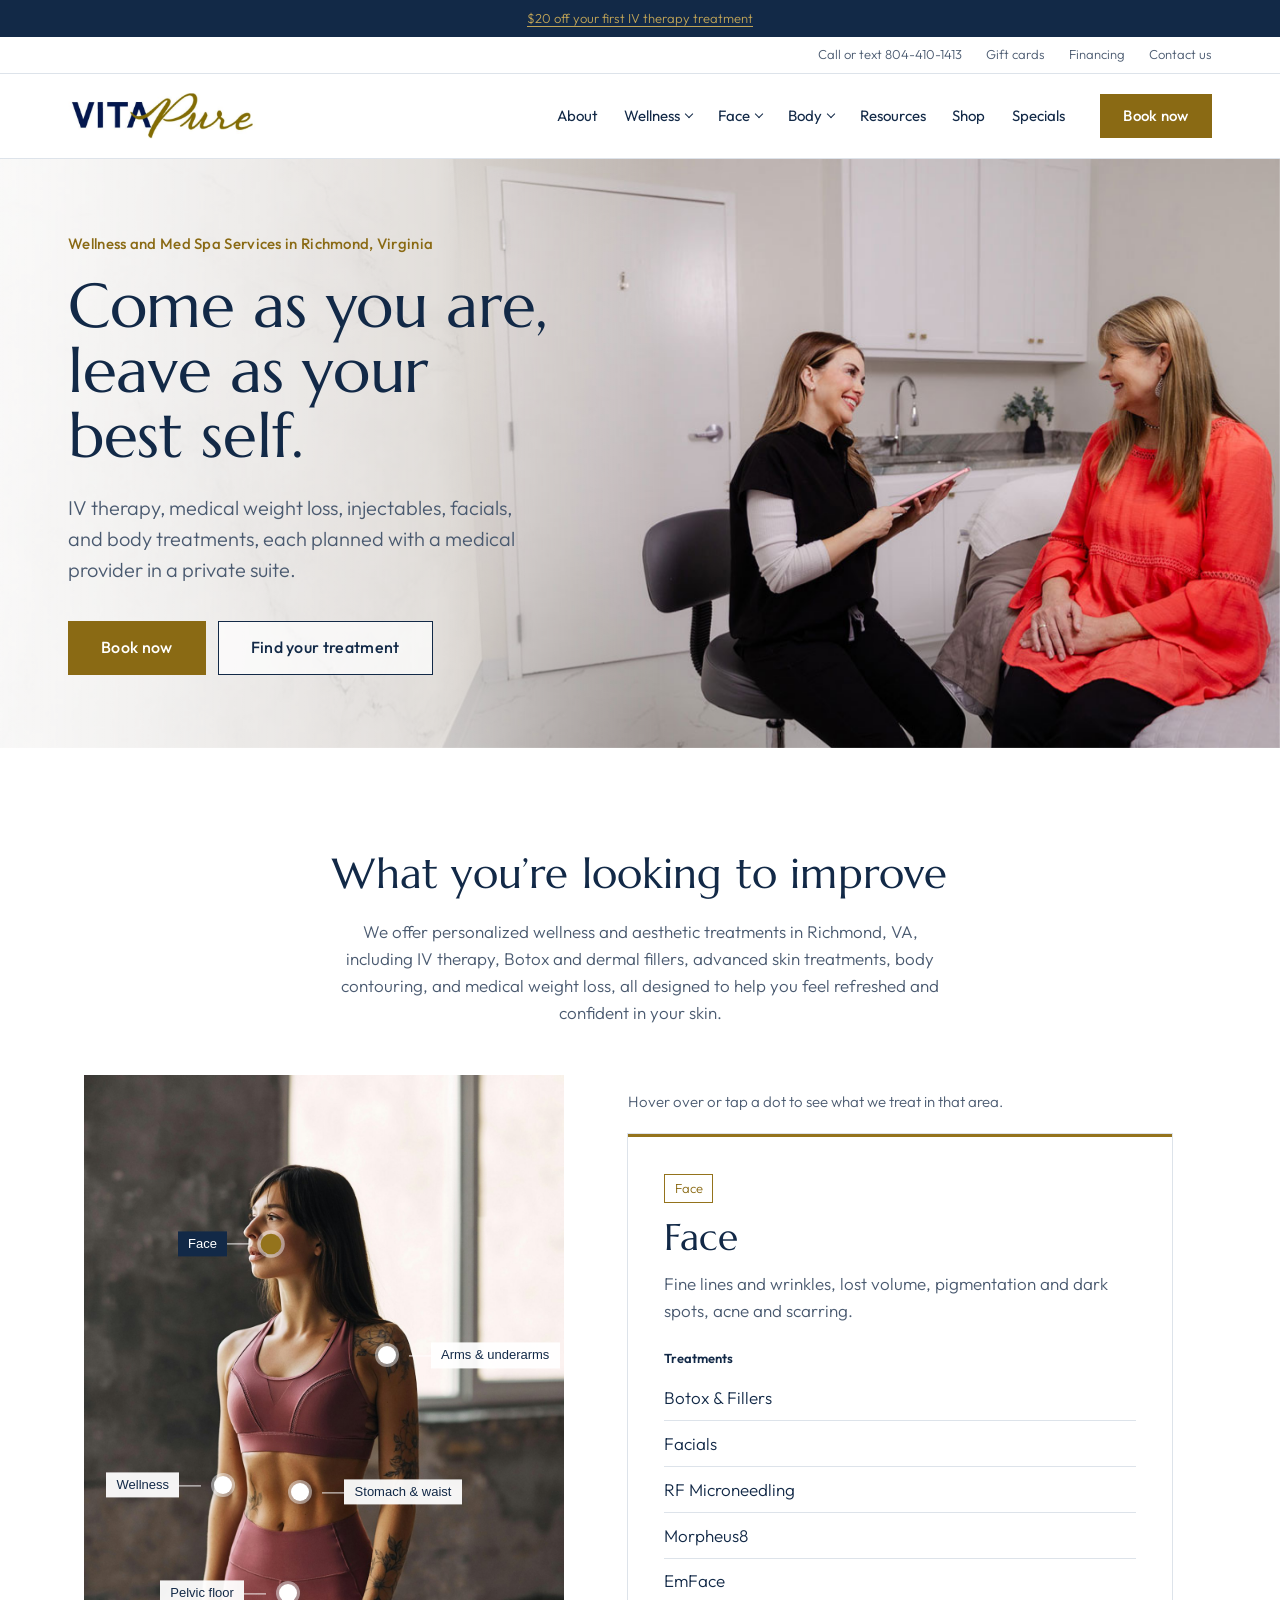
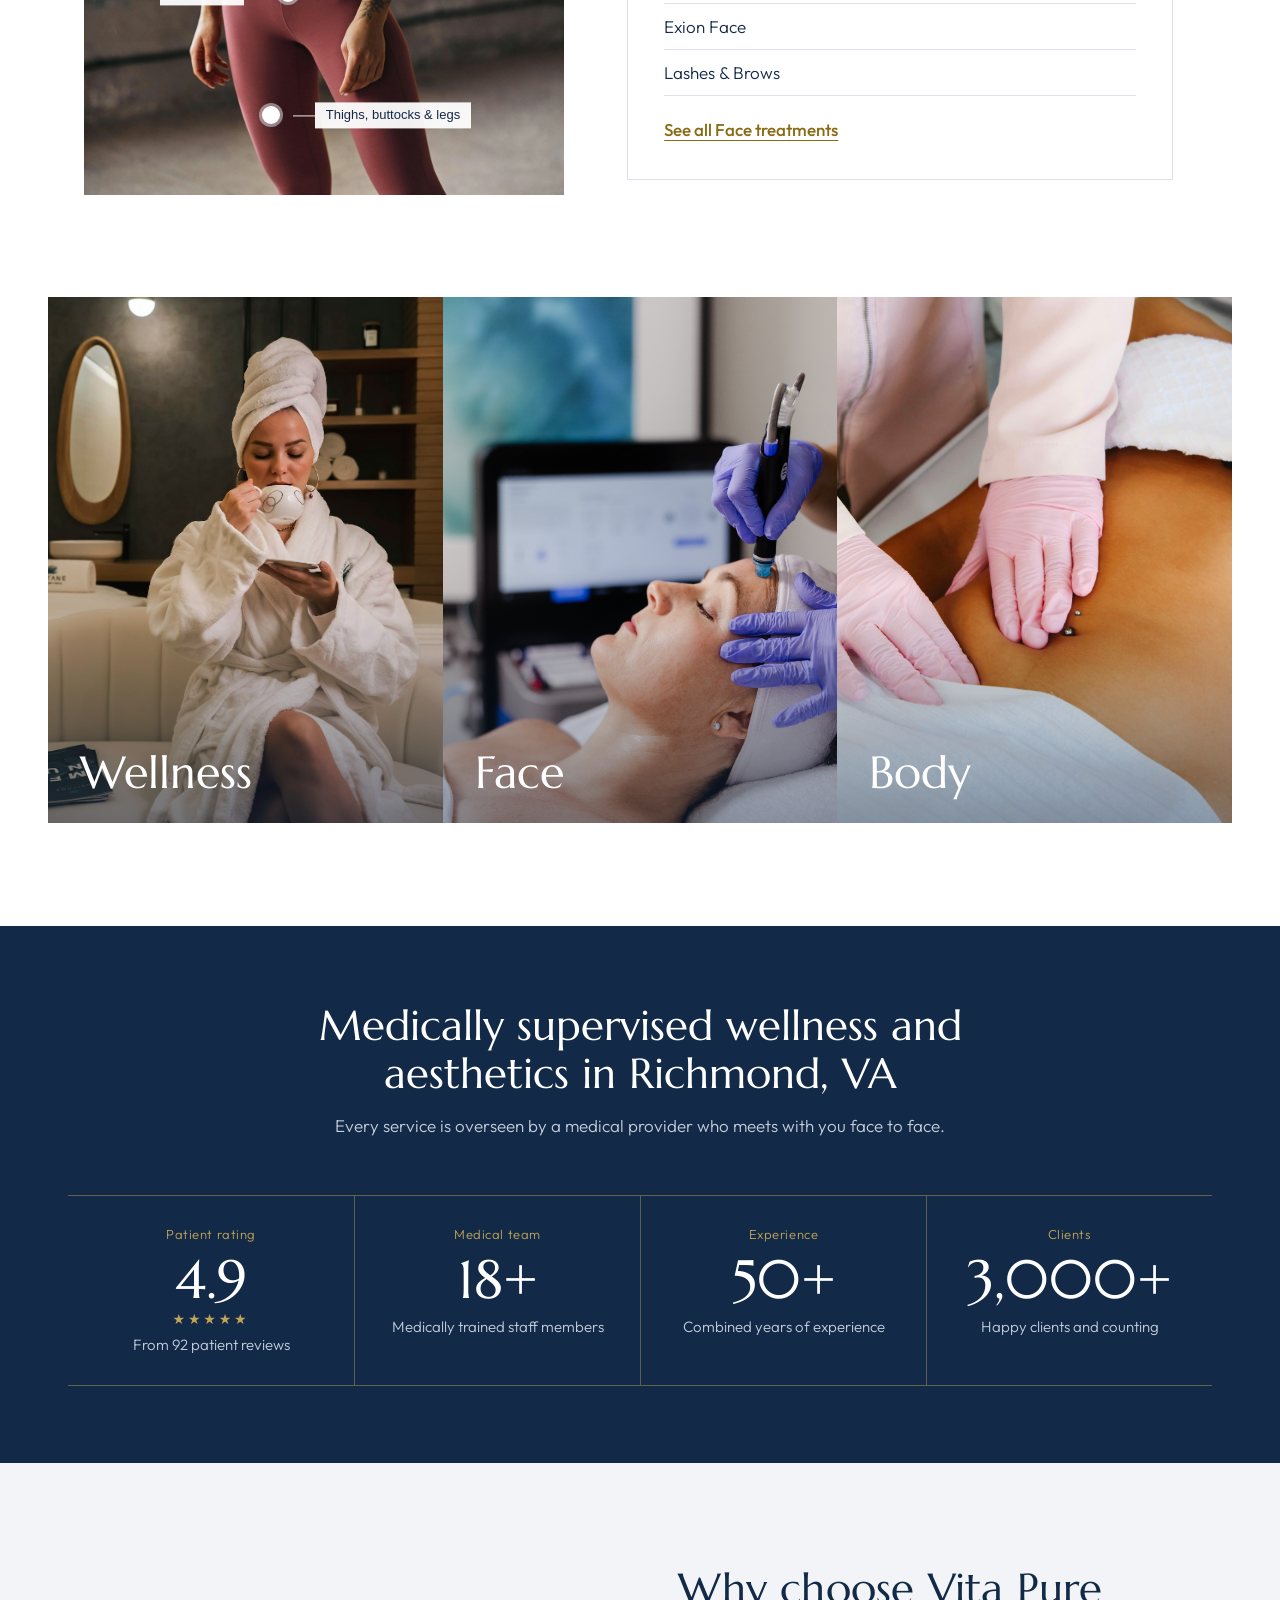
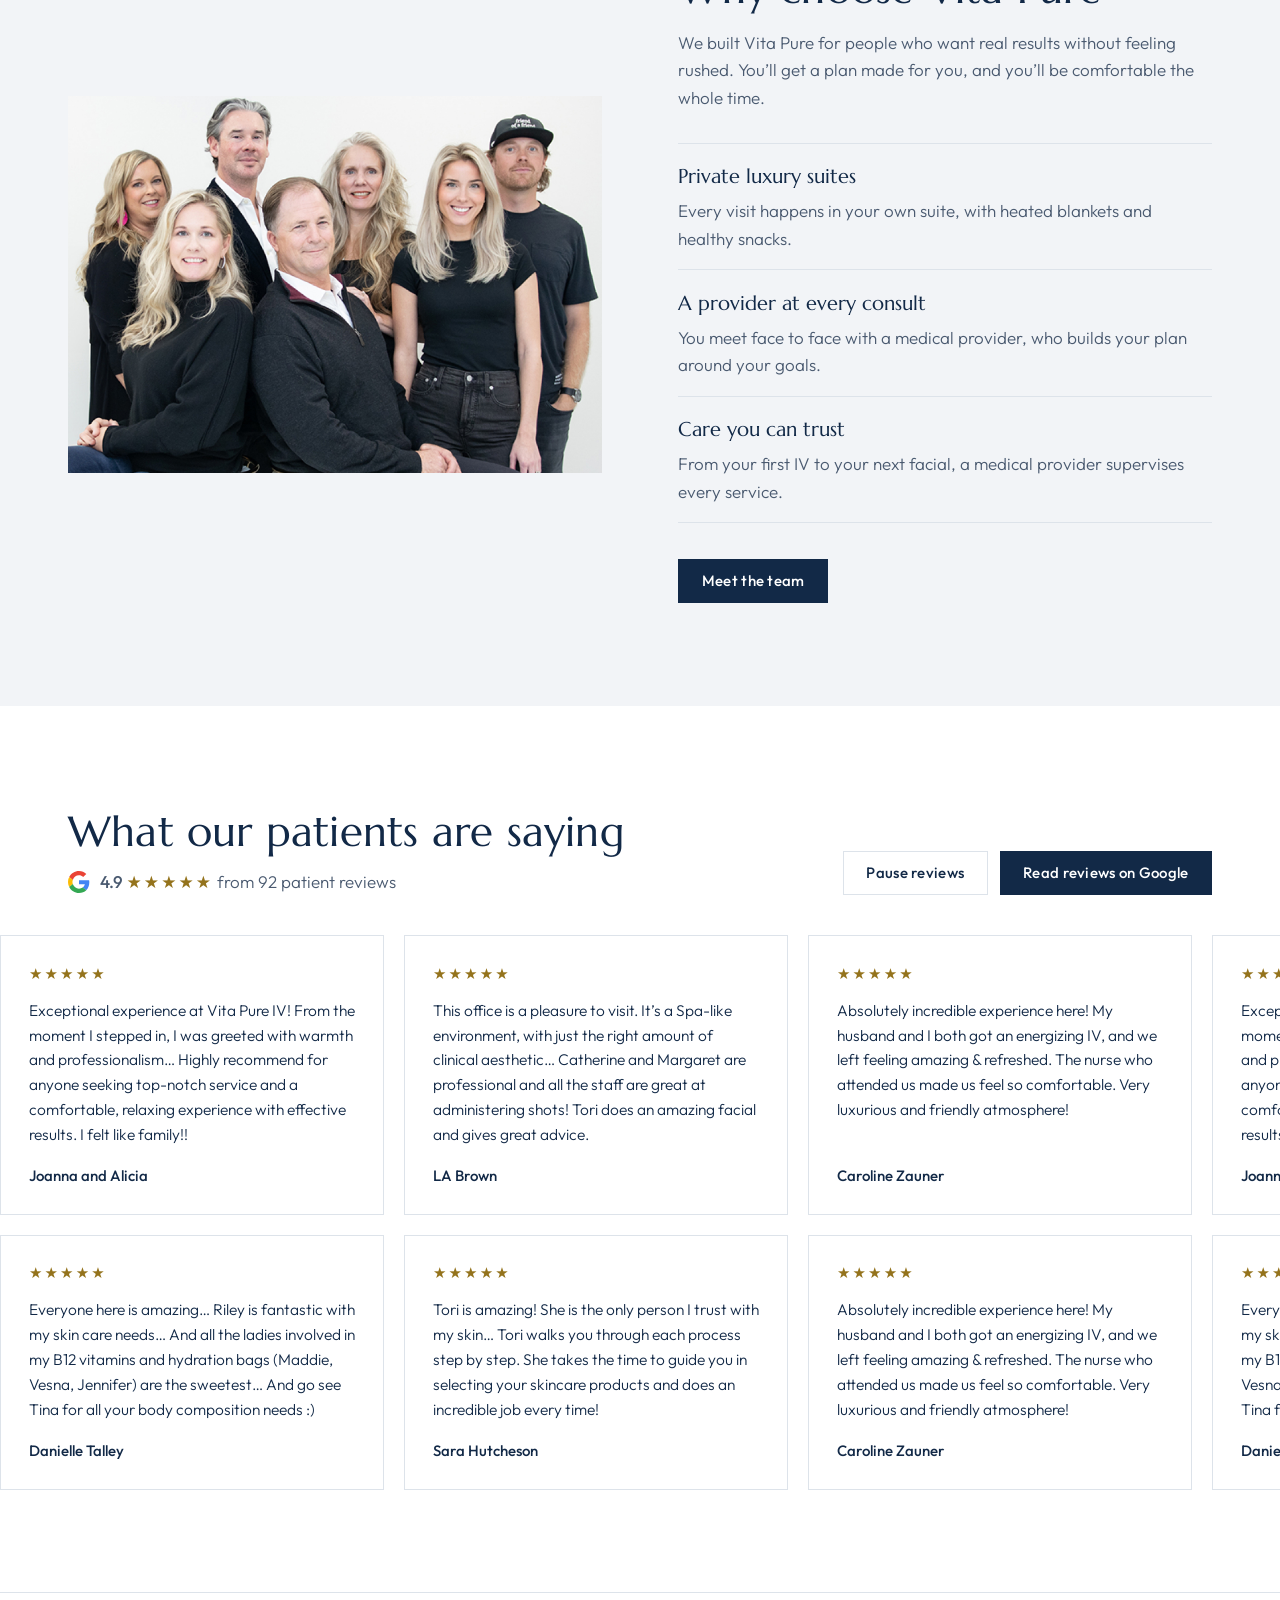
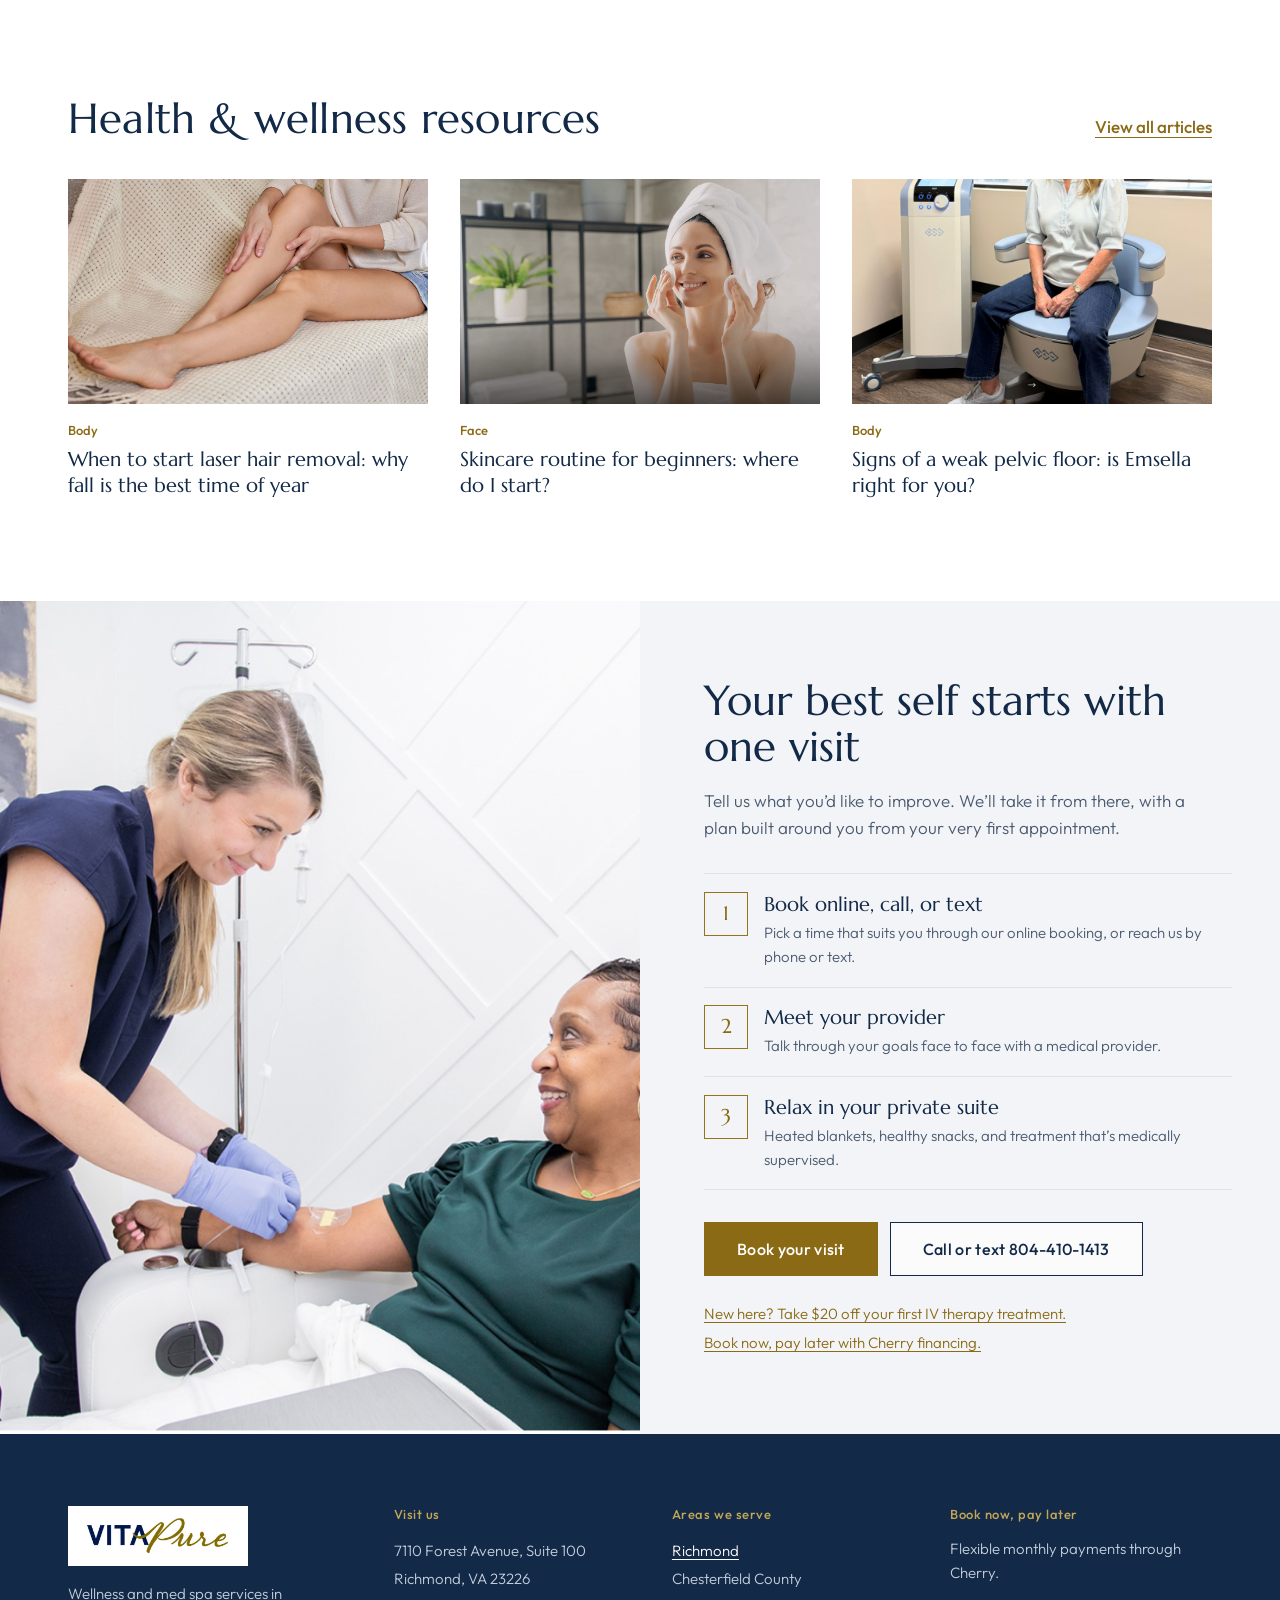
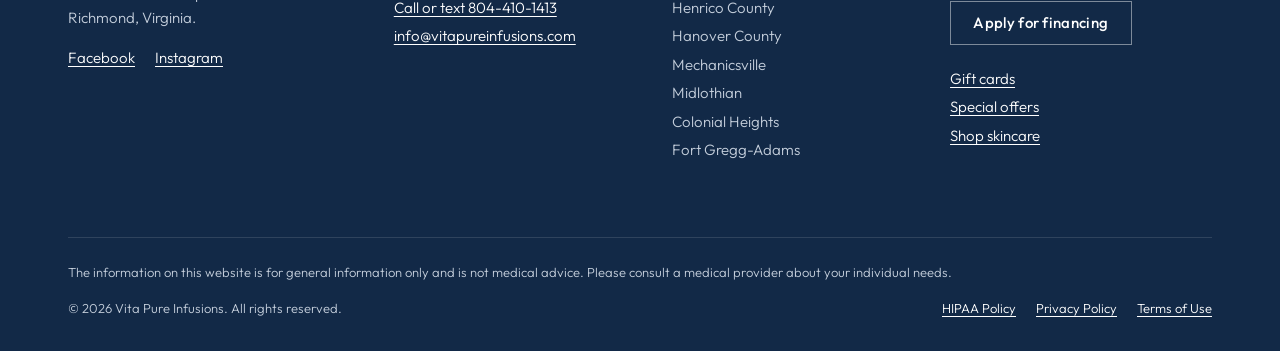
==== commit 570f4ba1: "index.html: interactive body map replaces the concern list Photo of a woman with six hover/tap dots " ====
--- a/index.html
+++ b/index.html
@@ -150,76 +150,126 @@
           <p class="improve__intro">We offer personalized wellness and aesthetic treatments in Richmond, VA, including IV therapy, Botox and dermal fillers, advanced skin treatments, body contouring, and medical weight loss, all designed to help you feel refreshed and confident in your skin.</p>
         </div>
 
-        <div class="filter filter--center" role="group" aria-label="Show concerns for">
-          <button type="button" class="filter__btn" data-filter="all" aria-pressed="true">All</button>
-          <button type="button" class="filter__btn" data-filter="wellness" aria-pressed="false">Wellness</button>
-          <button type="button" class="filter__btn" data-filter="face" aria-pressed="false">Face</button>
-          <button type="button" class="filter__btn" data-filter="body" aria-pressed="false">Body</button>
-        </div>
-
-        <div class="improve__grid">
-          <figure class="improve__media" aria-hidden="true">
-            <!-- Images swap via JS from each concern's data-img. Default: fine lines.
-                 source: https://www.vitapureinfusions.com/wp-content/uploads/2024/07/About.png -->
-            <img class="improve__img" src="assets/img/concern-fine-lines.png" alt="" style="object-position: 62% 40%;" />
+        <!-- [REVAMP:CHANGED] index.html: interactive body map (client request).
+             Replaces, in index.html only:
+               - [REVAMP:REMOVED] the All / Wellness / Face / Body filter buttons (the dots do this now)
+               - [REVAMP:REMOVED] the swapping photo and the list of six concerns
+             index2.html still has the photo + list version.
+             How it works: each .hotspot sits at --x / --y (percent of the photo). Hovering, focusing,
+             or tapping a dot shows its .bodymap__panel on the right (JS: initBodyMap).
+             The "See all" link scrolls to and highlights the matching Wellness / Face / Body tile.
+             To move a dot, change its --x / --y. To add an area, add a button + a panel with matching ids. -->
+        <div class="bodymap">
+          <figure class="bodymap__figure">
+            <!-- stock placeholder. source: https://unsplash.com/photos/Z72YujnOrlY (Unsplash License).
+                 If it's swapped, the dot positions need re-checking against the new photo. -->
+            <img class="bodymap__img" src="assets/img/improve-body-map.jpg" alt="A woman in a fitted workout set, marked with treatment areas" width="1200" height="1800" />
+            <button type="button" class="hotspot" data-area="face" data-side="left" style="--x: 39%; --y: 23.5%;" aria-controls="area-face" aria-pressed="true">
+              <span class="hotspot__dot" aria-hidden="true"></span>
+              <span class="hotspot__label">Face</span>
+            </button>
+            <button type="button" class="hotspot" data-area="arms" data-side="right" style="--x: 63%; --y: 39%;" aria-controls="area-arms" aria-pressed="false">
+              <span class="hotspot__dot" aria-hidden="true"></span>
+              <span class="hotspot__label">Arms &amp; underarms</span>
+            </button>
+            <button type="button" class="hotspot" data-area="wellness" data-side="left" style="--x: 29%; --y: 57%;" aria-controls="area-wellness" aria-pressed="false">
+              <span class="hotspot__dot" aria-hidden="true"></span>
+              <span class="hotspot__label">Wellness</span>
+            </button>
+            <button type="button" class="hotspot" data-area="stomach" data-side="right" style="--x: 45%; --y: 58%;" aria-controls="area-stomach" aria-pressed="false">
+              <span class="hotspot__dot" aria-hidden="true"></span>
+              <span class="hotspot__label">Stomach &amp; waist</span>
+            </button>
+            <button type="button" class="hotspot" data-area="pelvic" data-side="left" style="--x: 42.5%; --y: 72%;" aria-controls="area-pelvic" aria-pressed="false">
+              <span class="hotspot__dot" aria-hidden="true"></span>
+              <span class="hotspot__label">Pelvic floor</span>
+            </button>
+            <button type="button" class="hotspot" data-area="thighs" data-side="right" style="--x: 39%; --y: 89%;" aria-controls="area-thighs" aria-pressed="false">
+              <span class="hotspot__dot" aria-hidden="true"></span>
+              <span class="hotspot__label">Thighs, buttocks &amp; legs</span>
+            </button>
           </figure>
 
-          <!-- [REVAMP:CHANGED] index.html hides non-matching concerns instead of fading them -->
-          <ul class="concerns concerns--hide-dimmed" id="concern-list">
-            <li class="concern" data-group="face" data-img="assets/img/concern-fine-lines.png" data-pos="62% 40%">
-              <a class="concern__link" href="#cat-face">
-                <span class="concern__title">Fine lines &amp; signs of aging</span>
-                <span class="concern__group">Face</span>
-              </a>
-              <p class="concern__text">Soften expression lines and restore lost volume so you look as rested as you feel.</p>
-              <p class="concern__tx">Often treated with <a href="https://www.vitapureinfusions.com/medspa-services/injectables/">Botox &amp; fillers</a>, <a href="https://www.vitapureinfusions.com/morpheus8/">Morpheus8</a>, and <a href="https://www.vitapureinfusions.com/emface-in-richmond-virginia/">EmFace</a>.</p>
-            </li>
-            <li class="concern" data-group="face" data-img="assets/img/concern-pigmentation.png" data-pos="45% 50%">
-              <!-- source: https://www.vitapureinfusions.com/wp-content/uploads/2024/07/Med-Spa.png -->
-              <a class="concern__link" href="#cat-face">
-                <span class="concern__title">Pigmentation &amp; dark spots</span>
-                <span class="concern__group">Face</span>
-              </a>
-              <p class="concern__text">Fade sun damage and uneven patches for a clearer, more even complexion.</p>
-              <p class="concern__tx">Often treated with <a href="https://www.vitapureinfusions.com/medspa-services/facial-services/">peels and HydraFacial</a> and <a href="https://www.vitapureinfusions.com/rf-microneedling-in-richmond-va/">RF microneedling</a>.</p>
-            </li>
-            <li class="concern" data-group="face" data-img="assets/img/concern-acne.jpg" data-pos="50% 40%">
-              <!-- source: https://www.vitapureinfusions.com/wp-content/uploads/2024/04/Facial_Resized.jpg -->
-              <a class="concern__link" href="#cat-face">
-                <span class="concern__title">Acne &amp; acne scarring</span>
-                <span class="concern__group">Face</span>
-              </a>
-              <p class="concern__text">Calm active breakouts, then smooth the texture they leave behind.</p>
-              <p class="concern__tx">Often treated with <a href="https://www.vitapureinfusions.com/medspa-services/facial-services/">medical facials</a> and <a href="https://www.vitapureinfusions.com/rf-microneedling-in-richmond-va/">RF microneedling</a>.</p>
-            </li>
-            <li class="concern" data-group="body" data-img="assets/img/tile-body-stock.jpg" data-pos="50% 50%">
-              <!-- source: https://unsplash.com/photos/BDwQHbWr9Lo (Unsplash License, stock placeholder) -->
-              <a class="concern__link" href="#cat-body">
-                <span class="concern__title">Body contouring &amp; skin tightening</span>
-                <span class="concern__group">Body</span>
-              </a>
-              <p class="concern__text">Tone, tighten, and smooth the areas that diet and exercise don’t reach.</p>
-              <p class="concern__tx">Often treated with <a href="https://www.vitapureinfusions.com/exion-body-in-richmond-virginia/">Exion Body</a> and <a href="https://www.vitapureinfusions.com/cellulite-treatment-in-richmond-virginia/">Emtone</a>.</p>
-            </li>
-            <li class="concern" data-group="wellness" data-img="assets/img/hero-consult.jpg" data-pos="72% 50%">
-              <!-- source: https://www.vitapureinfusions.com/wp-content/uploads/2024/10/vita-new-banner3-2.jpg -->
-              <a class="concern__link" href="#cat-wellness">
-                <span class="concern__title">Medical weight loss</span>
-                <span class="concern__group">Wellness</span>
-              </a>
-              <p class="concern__text">A provider-supervised program with regular check-ins and body composition tracking.</p>
-              <p class="concern__tx">See our <a href="https://www.vitapureinfusions.com/wellness-services/weight-loss/">weight loss program</a>.</p>
-            </li>
-            <li class="concern" data-group="wellness" data-img="assets/img/concern-wellness-iv.png" data-pos="45% 40%">
-              <!-- source: https://www.vitapureinfusions.com/wp-content/uploads/2025/06/iv-therapy-1.png -->
-              <a class="concern__link" href="#cat-wellness">
-                <span class="concern__title">Energy, hydration &amp; balance</span>
-                <span class="concern__group">Wellness</span>
-              </a>
-              <p class="concern__text">Recover faster and feel like yourself again, whether you’re run down, training hard, or rebalancing hormones.</p>
-              <p class="concern__tx">Often treated with <a href="https://www.vitapureinfusions.com/wellness-services/iv-therapy/">IV therapy</a>, <a href="https://www.vitapureinfusions.com/wellness-services/vitamin-shots/">vitamin shots</a>, and <a href="https://www.vitapureinfusions.com/bioidentical-hormone-replacement-therapy-in-richmond-va/">hormone therapy</a>.</p>
-            </li>
-          </ul>
+          <div class="bodymap__side">
+            <p class="bodymap__hint">Hover over or tap a dot to see what we treat in that area.</p>
+            <div class="bodymap__panels" aria-live="polite">
+            <div class="bodymap__panel" id="area-face" data-group="face">
+              <span class="bodymap__group">Face</span>
+              <h3 class="bodymap__title">Face</h3>
+              <p class="bodymap__concerns">Fine lines and wrinkles, lost volume, pigmentation and dark spots, acne and scarring.</p>
+              <p class="bodymap__label">Treatments</p>
+              <ul class="bodymap__tx">
+                <li><a href="https://www.vitapureinfusions.com/medspa-services/injectables/">Botox &amp; Fillers</a></li>
+                <li><a href="https://www.vitapureinfusions.com/medspa-services/facial-services/">Facials</a></li>
+                <li><a href="https://www.vitapureinfusions.com/rf-microneedling-in-richmond-va/">RF Microneedling</a></li>
+                <li><a href="https://www.vitapureinfusions.com/morpheus8/">Morpheus8</a></li>
+                <li><a href="https://www.vitapureinfusions.com/emface-in-richmond-virginia/">EmFace</a></li>
+                <li><a href="https://www.vitapureinfusions.com/exion-face-in-richmond-virginia/">Exion Face</a></li>
+                <li><a href="https://www.vitapureinfusions.com/medspa-services/lashes-brows/">Lashes &amp; Brows</a></li>
+              </ul>
+              <a class="bodymap__more" href="#cat-face">See all Face treatments</a>
+            </div>
+            <div class="bodymap__panel" id="area-arms" data-group="body" hidden>
+              <span class="bodymap__group">Body</span>
+              <h3 class="bodymap__title">Arms &amp; underarms</h3>
+              <p class="bodymap__concerns">Unwanted hair and loose, crepey skin.</p>
+              <p class="bodymap__label">Treatments</p>
+              <ul class="bodymap__tx">
+                <li><a href="https://www.vitapureinfusions.com/medspa-services/laser-hair-removal-waxing/">Laser Hair Removal &amp; Waxing</a></li>
+                <li><a href="https://www.vitapureinfusions.com/exion-body-in-richmond-virginia/">Exion Body</a></li>
+              </ul>
+              <a class="bodymap__more" href="#cat-body">See all Body treatments</a>
+            </div>
+            <div class="bodymap__panel" id="area-wellness" data-group="wellness" hidden>
+              <span class="bodymap__group">Wellness</span>
+              <h3 class="bodymap__title">Whole-body wellness</h3>
+              <p class="bodymap__concerns">Low energy, dehydration, hormone imbalance, and weight that won’t shift on its own.</p>
+              <p class="bodymap__label">Treatments</p>
+              <ul class="bodymap__tx">
+                <li><a href="https://www.vitapureinfusions.com/wellness-services/iv-therapy/">IV Therapy</a></li>
+                <li><a href="https://www.vitapureinfusions.com/wellness-services/vitamin-shots/">Vitamin Shots</a></li>
+                <li><a href="https://www.vitapureinfusions.com/bioidentical-hormone-replacement-therapy-in-richmond-va/">Hormone Replacement Therapy</a></li>
+                <li><a href="https://www.vitapureinfusions.com/wellness-services/weight-loss/">Medical Weight Loss</a></li>
+                <li><a href="https://www.vitapureinfusions.com/wellness-services/mobile-iv-therapy/">Mobile IV Events</a></li>
+              </ul>
+              <a class="bodymap__more" href="#cat-wellness">See all Wellness treatments</a>
+            </div>
+            <div class="bodymap__panel" id="area-stomach" data-group="body" hidden>
+              <span class="bodymap__group">Body</span>
+              <h3 class="bodymap__title">Stomach &amp; waist</h3>
+              <p class="bodymap__concerns">Stubborn fat, loose skin, and core muscle tone.</p>
+              <p class="bodymap__label">Treatments</p>
+              <ul class="bodymap__tx">
+                <li><a href="https://www.vitapureinfusions.com/exion-body-in-richmond-virginia/">Exion Body</a></li>
+                <li><a href="https://www.vitapureinfusions.com/cellulite-treatment-in-richmond-virginia/">Emtone</a></li>
+                <li><a href="https://www.vitapureinfusions.com/wellness-services/weight-loss/">Medical Weight Loss</a></li>
+              </ul>
+              <a class="bodymap__more" href="#cat-body">See all Body treatments</a>
+            </div>
+            <div class="bodymap__panel" id="area-pelvic" data-group="body" hidden>
+              <span class="bodymap__group">Body</span>
+              <h3 class="bodymap__title">Pelvic floor</h3>
+              <p class="bodymap__concerns">Bladder leaks and weak pelvic floor muscles, often after childbirth or with age.</p>
+              <p class="bodymap__label">Treatments</p>
+              <ul class="bodymap__tx">
+                <li><a href="https://emsellarva.com/">Emsella</a></li>
+              </ul>
+              <a class="bodymap__more" href="#cat-body">See all Body treatments</a>
+            </div>
+            <div class="bodymap__panel" id="area-thighs" data-group="body" hidden>
+              <span class="bodymap__group">Body</span>
+              <h3 class="bodymap__title">Thighs, buttocks &amp; legs</h3>
+              <p class="bodymap__concerns">Cellulite, toning, and unwanted hair.</p>
+              <p class="bodymap__label">Treatments</p>
+              <ul class="bodymap__tx">
+                <li><a href="https://www.vitapureinfusions.com/cellulite-treatment-in-richmond-virginia/">Emtone</a></li>
+                <li><a href="https://www.vitapureinfusions.com/exion-body-in-richmond-virginia/">Exion Body</a></li>
+                <li><a href="https://www.vitapureinfusions.com/medspa-services/laser-hair-removal-waxing/">Laser Hair Removal &amp; Waxing</a></li>
+              </ul>
+              <a class="bodymap__more" href="#cat-body">See all Body treatments</a>
+            </div>
+            </div>
+          </div>
         </div>
       </div>
     </section>
@@ -237,8 +287,11 @@
          ===================================================================== -->
     <section class="categories" aria-labelledby="categories-title">
       <h2 class="visually-hidden" id="categories-title">Treatment categories</h2>
-      <div class="tiles">
+      <!-- [REVAMP:CHANGED] index.html: on hover the label fades out and a centered panel fades in (tiles--fade).
+           .tile__label is a visual-only copy of the title, hidden from screen readers. -->
+      <div class="tiles tiles--fade">
         <article class="tile" id="cat-wellness" data-group="wellness">
+          <span class="tile__label" aria-hidden="true">Wellness</span>
           <!-- [REVAMP:CHANGED] stock placeholder: a woman in a robe in a spa suite.
                source: https://unsplash.com/photos/I3VF9Cu4agc (Unsplash License).
                Swap for a client photo of a female IV guest when available. -->
@@ -257,6 +310,7 @@
         </article>
 
         <article class="tile" id="cat-face" data-group="face">
+          <span class="tile__label" aria-hidden="true">Face</span>
           <!-- source: https://www.vitapureinfusions.com/wp-content/uploads/2025/06/facials-1.png -->
           <img class="tile__img" src="assets/img/tile-face-hydrafacial.png" alt="An aesthetician performing a HydraFacial" loading="lazy" style="object-position: 62% 50%;" />
           <div class="tile__body">
@@ -275,6 +329,7 @@
         </article>
 
         <article class="tile" id="cat-body" data-group="body">
+          <span class="tile__label" aria-hidden="true">Body</span>
           <!-- [REVAMP:CHANGED] stock placeholder: a provider treating a woman's abdomen (body contouring).
                source: https://unsplash.com/photos/BDwQHbWr9Lo (Unsplash License).
                Swap for a client photo of an Exion Body or Emtone session when available. -->
--- a/css/styles.css
+++ b/css/styles.css
@@ -505,6 +505,155 @@
 }
 
 /* ==========================================================================
+   [REVAMP:CHANGED] BODY MAP (index.html only)
+   A photo with dots on each treatment area; the panel on the right shows
+   the hovered, focused, or tapped area. Dots are placed with --x / --y.
+   ========================================================================== */
+.bodymap {
+  display: grid;
+  grid-template-columns: minmax(0, 0.85fr) minmax(0, 1fr);
+  gap: clamp(2rem, 5vw, 5rem);
+  align-items: center;
+  margin-top: clamp(2rem, 4vw, 3rem);
+}
+.bodymap__figure {
+  position: relative;
+  max-width: 480px;
+  width: 100%;
+  justify-self: end;
+}
+.bodymap__img { display: block; width: 100%; height: auto; }
+
+/* Hotspot: a 44px hit area with a small dot, plus a label on a short leader line */
+.hotspot {
+  position: absolute;
+  left: var(--x);
+  top: var(--y);
+  width: 44px;
+  height: 44px;
+  margin: -22px 0 0 -22px;
+  padding: 0;
+  border: 0;
+  background: none;
+  cursor: pointer;
+  z-index: 1;
+}
+.hotspot__dot {
+  position: absolute;
+  inset: 13px;
+  border-radius: 50%; /* a dot is round by nature; the no-rounded-corners rule is about boxes */
+  background: var(--white);
+  box-shadow: 0 0 0 3px rgba(255, 255, 255, 0.45), 0 2px 8px rgba(18, 41, 71, 0.35);
+  transition: background-color 0.25s ease, transform 0.25s ease;
+}
+.hotspot__dot::after { /* soft pulse ring so the dots read as interactive */
+  content: "";
+  position: absolute;
+  inset: -6px;
+  border-radius: 50%;
+  border: 1px solid rgba(255, 255, 255, 0.9);
+  opacity: 0;
+}
+@media (prefers-reduced-motion: no-preference) {
+  .hotspot__dot::after { animation: hotspot-pulse 2.4s ease-out infinite; }
+}
+@keyframes hotspot-pulse {
+  0% { transform: scale(0.6); opacity: 0.9; }
+  100% { transform: scale(1.6); opacity: 0; }
+}
+.hotspot__label {
+  position: absolute;
+  top: 50%;
+  left: calc(100% + 22px);
+  transform: translateY(-50%);
+  padding: 0.3rem 0.65rem;
+  white-space: nowrap;
+  background: rgba(255, 255, 255, 0.94);
+  color: var(--navy);
+  font-size: 0.8125rem;
+  font-weight: 500;
+  line-height: 1.2;
+  transition: background-color 0.25s ease, color 0.25s ease;
+}
+.hotspot__label::before { /* leader line from the dot to the label */
+  content: "";
+  position: absolute;
+  top: 50%;
+  right: 100%;
+  width: 22px;
+  height: 1px;
+  background: rgba(255, 255, 255, 0.9);
+}
+.hotspot[data-side="left"] .hotspot__label { left: auto; right: calc(100% + 22px); }
+.hotspot[data-side="left"] .hotspot__label::before { right: auto; left: 100%; }
+
+.hotspot:hover .hotspot__dot,
+.hotspot[aria-pressed="true"] .hotspot__dot { background: var(--gold); transform: scale(1.15); }
+.hotspot:hover .hotspot__label,
+.hotspot[aria-pressed="true"] .hotspot__label { background: var(--navy); color: var(--white); }
+.hotspot:focus-visible { outline: none; }
+.hotspot:focus-visible .hotspot__dot { outline: 2px solid var(--white); outline-offset: 4px; }
+
+/* Panel */
+.bodymap__side { max-width: 34rem; }
+.bodymap__hint { color: var(--text-soft); font-size: 0.9375rem; margin-bottom: 1.25rem; }
+.bodymap__panel {
+  border-top: 3px solid var(--gold);
+  background: var(--white);
+  box-shadow: 0 0 0 1px var(--line);
+  padding: clamp(1.5rem, 3vw, 2.25rem);
+}
+.bodymap__panel[hidden] { display: none; }
+@media (prefers-reduced-motion: no-preference) {
+  .bodymap__panel { animation: bodymap-in 0.3s ease; }
+}
+@keyframes bodymap-in { from { opacity: 0; } to { opacity: 1; } }
+.bodymap__group {
+  display: inline-block;
+  padding: 0.2rem 0.6rem;
+  border: 1px solid var(--gold);
+  color: var(--gold-ink);
+  font-size: 0.8125rem;
+}
+.bodymap__title {
+  margin-top: 0.85rem;
+  font-family: var(--font-display);
+  font-weight: 400;
+  font-size: clamp(1.75rem, 1.3rem + 1.3vw, 2.4rem);
+  line-height: 1.1;
+  color: var(--navy);
+}
+.bodymap__concerns { margin-top: 0.75rem; color: var(--text-soft); }
+.bodymap__label { margin-top: 1.5rem; font-size: 0.8125rem; font-weight: 600; color: var(--navy); }
+.bodymap__tx { margin-top: 0.4rem; list-style: none; padding: 0; }
+.bodymap__tx a {
+  display: block;
+  padding: 0.55rem 0;
+  border-bottom: 1px solid var(--line);
+  color: var(--navy);
+  text-decoration: none;
+  transition: color 0.2s, padding-left 0.2s;
+}
+.bodymap__tx a:hover { color: var(--gold-ink); padding-left: 0.35rem; }
+.bodymap__more {
+  display: inline-block;
+  margin-top: 1.25rem;
+  color: var(--gold-ink);
+  font-weight: 500;
+  text-underline-offset: 0.25em;
+}
+
+@media (max-width: 860px) {
+  .bodymap { grid-template-columns: 1fr; }
+  .bodymap__figure { justify-self: center; max-width: 420px; }
+  .bodymap__side { max-width: none; }
+}
+/* Phones: labels would crowd the photo, so show dots only; the panel names the area */
+@media (max-width: 520px) {
+  .hotspot__label { display: none; }
+}
+
+/* ==========================================================================
    [REVAMP:CHANGED] CATEGORY GRID: three gapless tiles
    gap: 0 and border-radius: 0 are intentional (client requirement).
    ========================================================================== */
@@ -599,6 +748,57 @@
 @media (hover: none) {
   .tile__body { background: rgba(255, 255, 255, 0.92); color: var(--navy); box-shadow: inset 0 3px 0 var(--gold); }
   .tile__list { max-height: none; margin-top: 1rem; }
+}
+
+/* --------------------------------------------------------------------------
+   index.html variant (.tiles--fade): no sliding. On hover or focus the bottom
+   label fades out and a centered panel, inset from the tile edges, fades in.
+   Desktop pointers only; touch and mobile keep the stacked layout above/below.
+   -------------------------------------------------------------------------- */
+.tile__label { display: none; }
+@media (hover: hover) and (min-width: 861px) {
+  .tiles--fade .tile__label {
+    display: block;
+    position: absolute;
+    left: clamp(1.25rem, 2.5vw, 2.25rem);
+    bottom: 1.75rem;
+    z-index: 1;
+    font-family: var(--font-display);
+    font-size: clamp(2rem, 1.4rem + 1.8vw, 3rem);
+    line-height: 1;
+    color: var(--white);
+    pointer-events: none;
+    transition: opacity 0.35s ease;
+  }
+  .tiles--fade .tile__body {
+    top: 50%;
+    bottom: auto;
+    left: clamp(1.25rem, 3vw, 2.5rem);
+    right: clamp(1.25rem, 3vw, 2.5rem);
+    transform: translateY(-50%);
+    padding: clamp(1.5rem, 2.5vw, 2.25rem);
+    background: rgba(255, 255, 255, 0.94);
+    color: var(--navy);
+    box-shadow: inset 0 3px 0 var(--gold);
+    opacity: 0;
+    pointer-events: none; /* still reachable by keyboard; focus reveals it */
+    transition: opacity 0.35s ease;
+  }
+  .tiles--fade .tile__list { max-height: none; margin-top: 1rem; transition: none; }
+  .tiles--fade .tile::after { transition: background-color 0.35s ease; }
+
+  .tiles--fade .tile:hover .tile__body,
+  .tiles--fade .tile:focus-within .tile__body,
+  .tiles--fade .tile.is-highlight .tile__body { opacity: 1; pointer-events: auto; }
+  .tiles--fade .tile:hover .tile__label,
+  .tiles--fade .tile:focus-within .tile__label,
+  .tiles--fade .tile.is-highlight .tile__label { opacity: 0; }
+  .tiles--fade .tile:hover::after,
+  .tiles--fade .tile:focus-within::after,
+  .tiles--fade .tile.is-highlight::after { background-color: rgba(18, 41, 71, 0.25); }
+}
+@media (prefers-reduced-motion: reduce) {
+  .tiles--fade .tile__body, .tiles--fade .tile__label { transition: none; }
 }
 
 @media (max-width: 860px) {
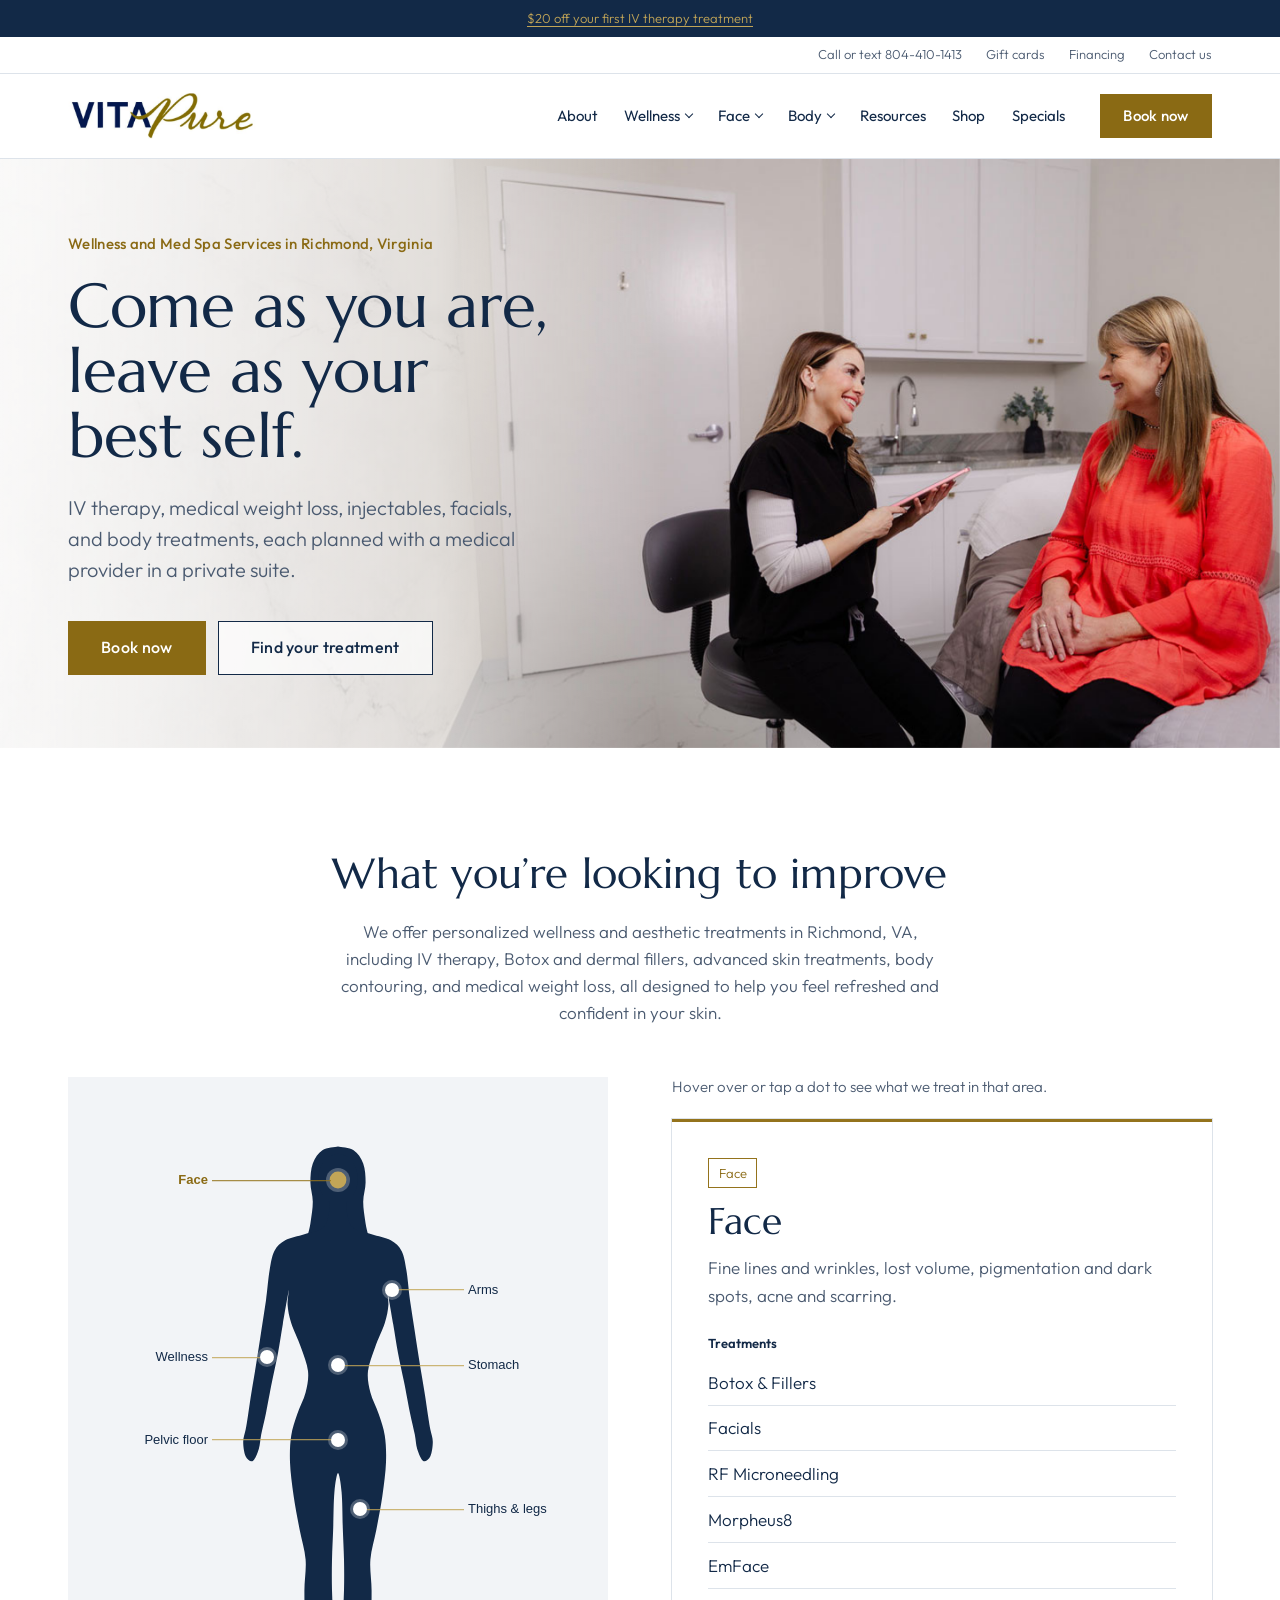
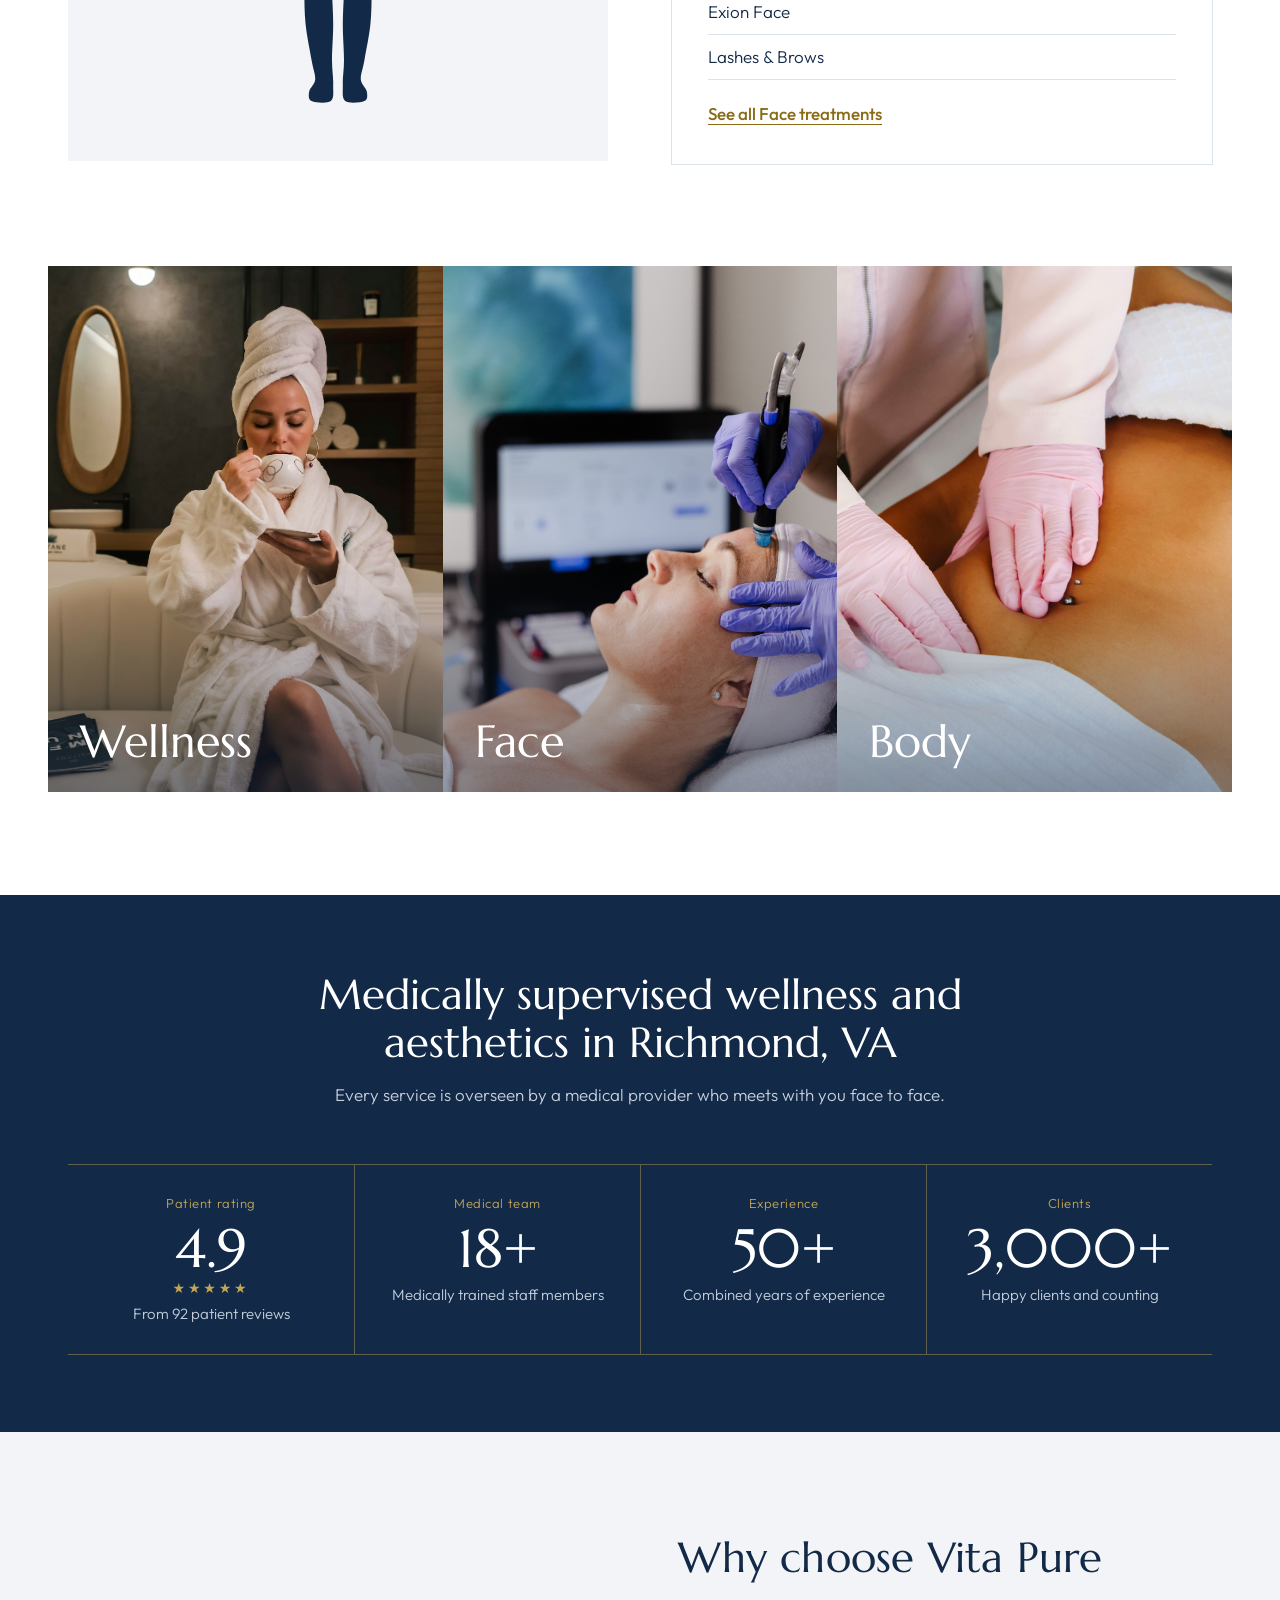
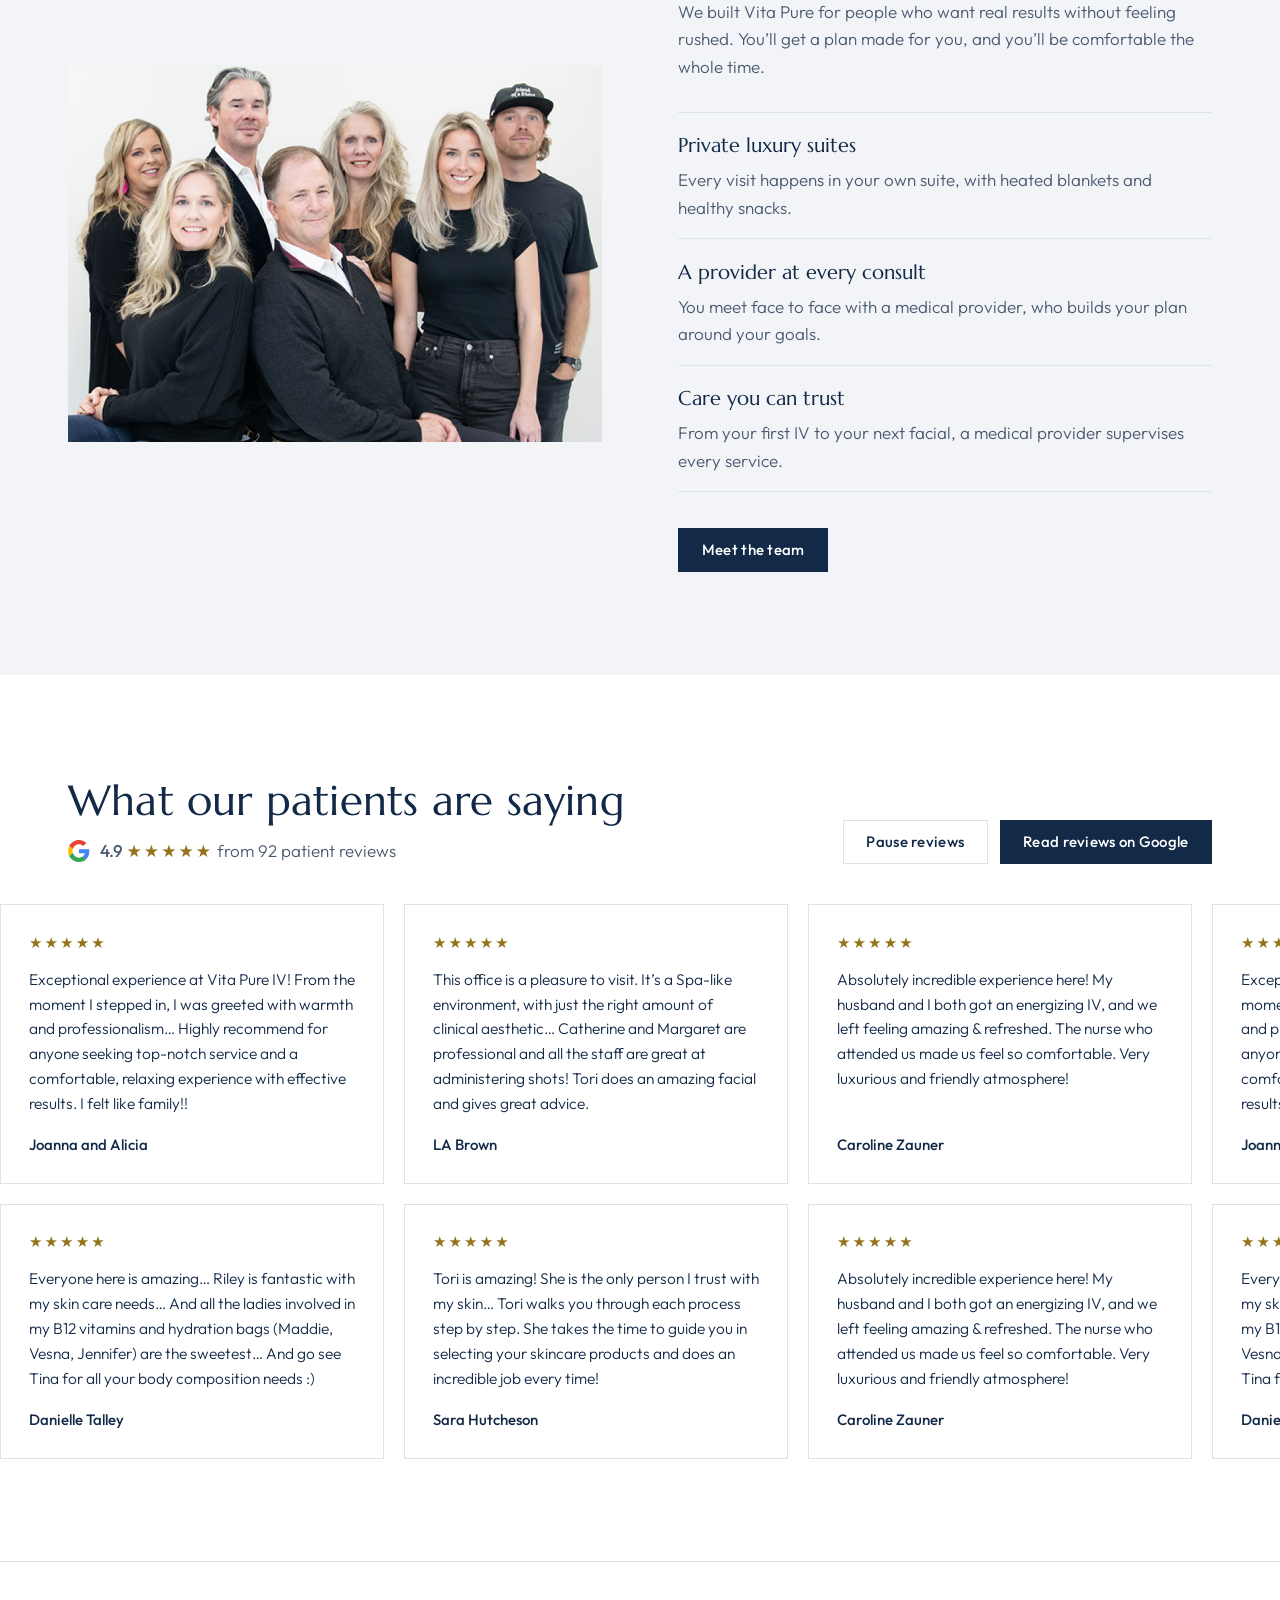
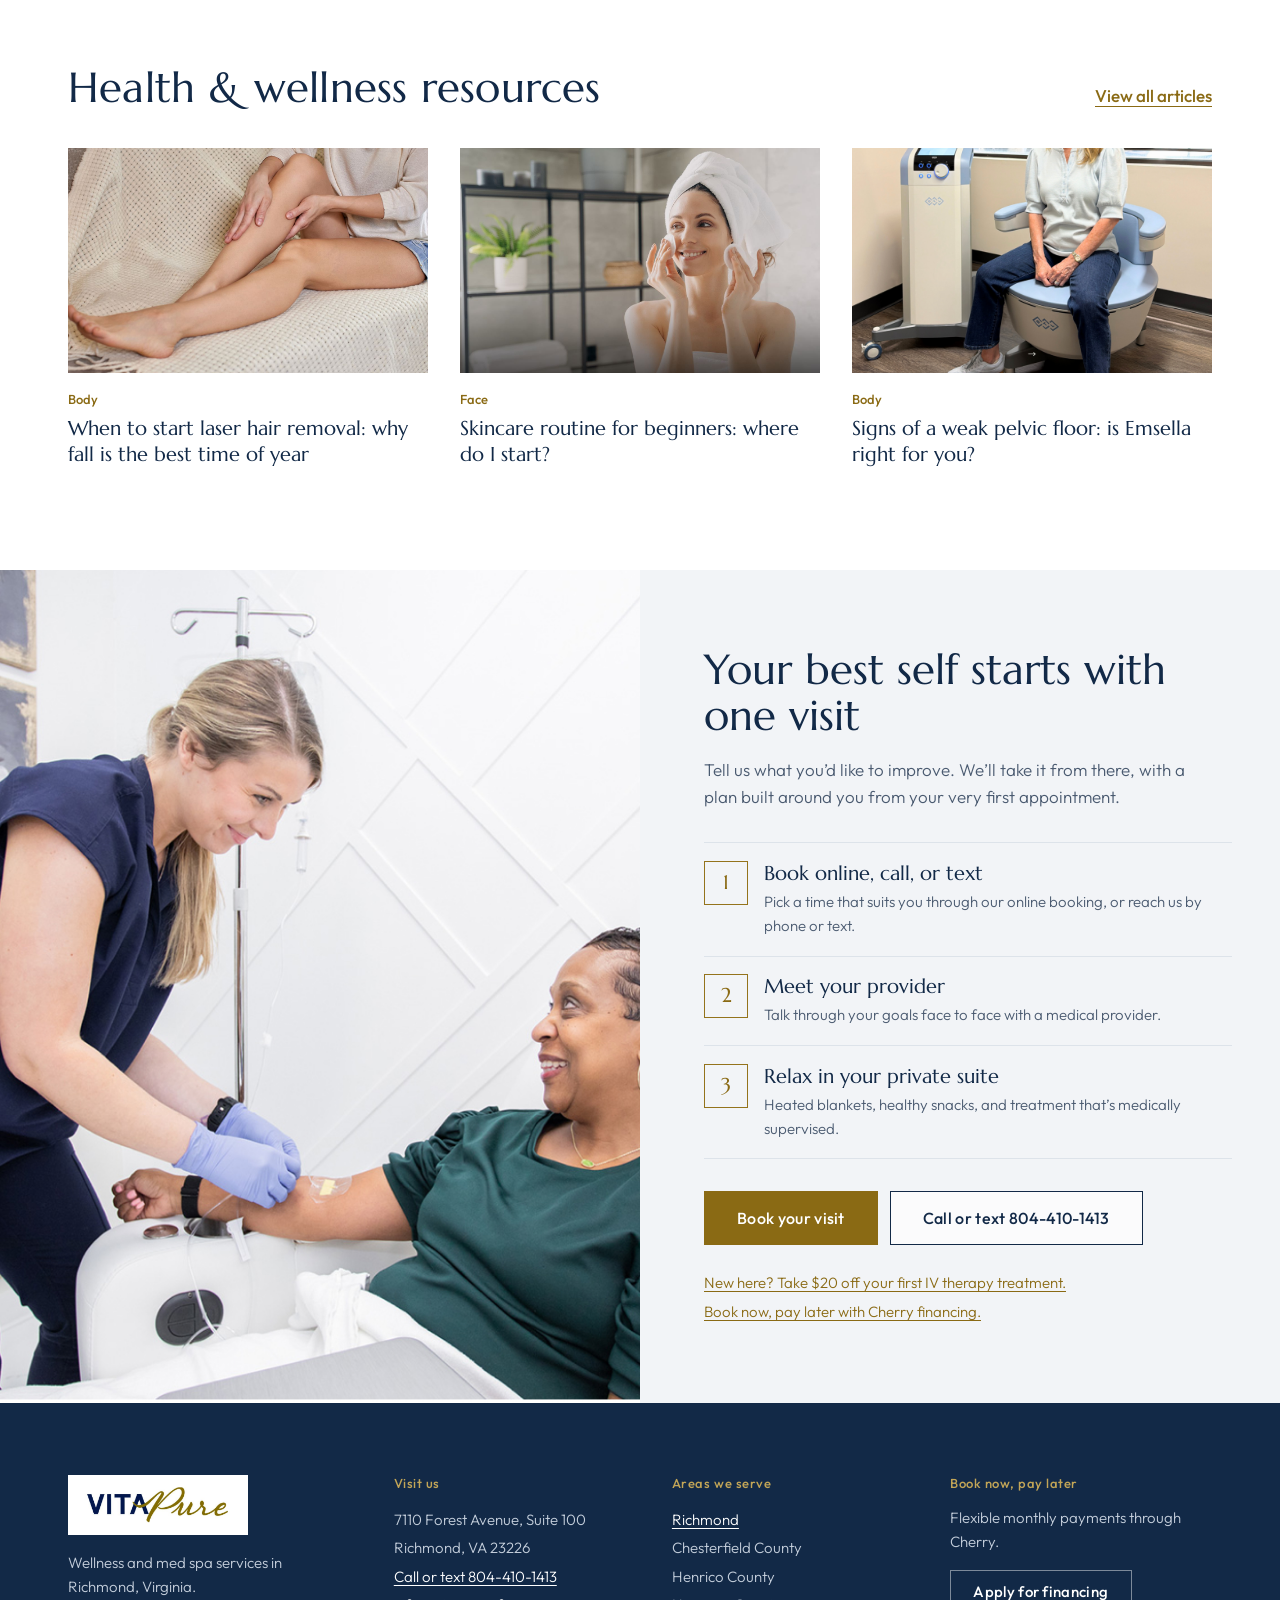
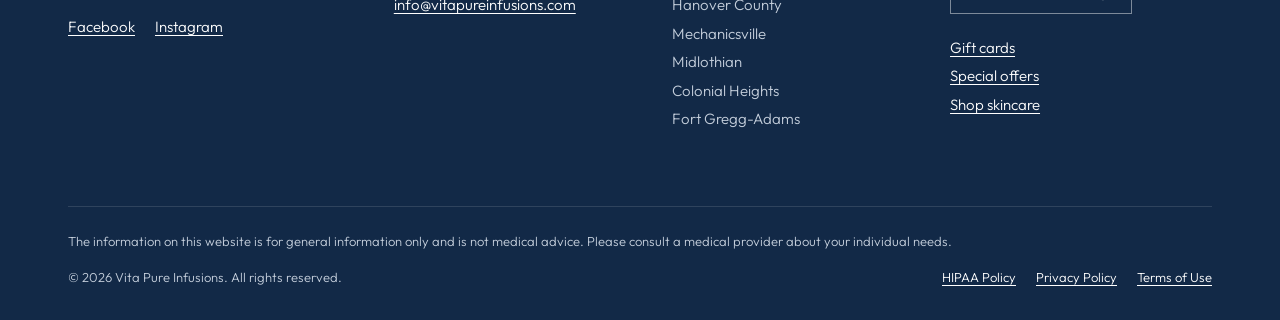
==== commit 1b615326: "index.html: body map uses a solid SVG silhouette; labels fit on phones Co-Authored-By: Claude Opus 5" ====
--- a/index.html
+++ b/index.html
@@ -160,35 +160,37 @@
              The "See all" link scrolls to and highlights the matching Wellness / Face / Body tile.
              To move a dot, change its --x / --y. To add an area, add a button + a panel with matching ids. -->
         <div class="bodymap">
+          <div class="bodymap__stage">
           <figure class="bodymap__figure">
-            <!-- stock placeholder. source: https://unsplash.com/photos/Z72YujnOrlY (Unsplash License).
-                 If it's swapped, the dot positions need re-checking against the new photo. -->
-            <img class="bodymap__img" src="assets/img/improve-body-map.jpg" alt="A woman in a fitted workout set, marked with treatment areas" width="1200" height="1800" />
-            <button type="button" class="hotspot" data-area="face" data-side="left" style="--x: 39%; --y: 23.5%;" aria-controls="area-face" aria-pressed="true">
+            <!-- Solid silhouette drawn in SVG (no photo, no skin). Colour comes from CSS (currentColor).
+                 Dot positions are percentages of this 200 x 490 drawing. -->
+            <svg class="bodymap__svg" viewBox="0 0 200 490" aria-hidden="true" focusable="false"><path fill="currentColor" d="M100.0,18.0 C102.2,18.5 109.5,18.7 113.0,21.0 C116.5,23.3 119.3,27.5 121.0,32.0 C122.7,36.5 123.0,42.7 123.0,48.0 C123.0,53.3 121.0,58.3 121.0,64.0 C121.0,69.7 122.0,75.3 123.0,82.0 C124.0,88.7 127.7,99.2 127.0,104.0 C126.3,108.8 121.7,112.2 119.0,111.0 C116.3,109.8 114.2,100.0 111.0,97.0 C107.8,94.0 103.7,93.0 100.0,93.0 C96.3,93.0 92.2,94.0 89.0,97.0 C85.8,100.0 83.7,109.8 81.0,111.0 C78.3,112.2 73.7,108.8 73.0,104.0 C72.3,99.2 76.0,88.7 77.0,82.0 C78.0,75.3 79.0,69.7 79.0,64.0 C79.0,58.3 77.0,53.3 77.0,48.0 C77.0,42.7 77.3,36.5 79.0,32.0 C80.7,27.5 83.5,23.3 87.0,21.0 C90.5,18.7 97.8,18.5 100.0,18.0 Z"/><ellipse cx="100" cy="45" rx="16.5" ry="21" fill="currentColor"/><path fill="currentColor" d="M107.0,64.0 C107.2,66.0 107.0,72.3 108.0,76.0 C109.0,79.7 109.7,83.5 113.0,86.0 C116.3,88.5 122.8,89.3 128.0,91.0 C133.2,92.7 139.8,93.7 144.0,96.0 C148.2,98.3 150.8,100.8 153.0,105.0 C155.2,109.2 155.8,114.2 157.0,121.0 C158.2,127.8 158.8,137.5 160.0,146.0 C161.2,154.5 162.7,163.3 164.0,172.0 C165.3,180.7 166.7,189.7 168.0,198.0 C169.3,206.3 170.8,214.7 172.0,222.0 C173.2,229.3 174.2,236.7 175.0,242.0 C175.8,247.3 176.3,250.3 177.0,254.0 C177.7,257.7 179.0,260.3 179.0,264.0 C179.0,267.7 178.3,273.3 177.0,276.0 C175.7,278.7 172.8,281.0 171.0,280.0 C169.2,279.0 167.2,273.7 166.0,270.0 C164.8,266.3 165.0,263.0 164.0,258.0 C163.0,253.0 161.5,247.3 160.0,240.0 C158.5,232.7 156.7,222.3 155.0,214.0 C153.3,205.7 151.5,198.0 150.0,190.0 C148.5,182.0 147.5,174.7 146.0,166.0 C144.5,157.3 141.7,140.7 141.0,138.0 C140.3,135.3 142.3,145.5 142.0,150.0 C141.7,154.5 140.8,159.2 139.0,165.0 C137.2,170.8 133.3,178.3 131.0,185.0 C128.7,191.7 125.7,198.7 125.0,205.0 C124.3,211.3 125.5,217.0 127.0,223.0 C128.5,229.0 132.0,235.0 134.0,241.0 C136.0,247.0 138.0,252.3 139.0,259.0 C140.0,265.7 140.3,272.7 140.0,281.0 C139.7,289.3 138.3,299.7 137.0,309.0 C135.7,318.3 133.7,328.2 132.0,337.0 C130.3,345.8 127.7,353.5 127.0,362.0 C126.3,370.5 128.0,379.0 128.0,388.0 C128.0,397.0 128.0,406.3 127.0,416.0 C126.0,425.7 123.3,438.3 122.0,446.0 C120.7,453.7 118.7,457.7 119.0,462.0 C119.3,466.3 123.5,469.0 124.0,472.0 C124.5,475.0 125.0,478.7 122.0,480.0 C119.0,481.3 109.0,482.3 106.0,480.0 C103.0,477.7 104.2,471.7 104.0,466.0 C103.8,460.3 105.0,454.3 105.0,446.0 C105.0,437.7 104.0,425.7 104.0,416.0 C104.0,406.3 104.8,397.0 105.0,388.0 C105.2,379.0 105.2,370.7 105.0,362.0 C104.8,353.3 104.3,345.3 104.0,336.0 C103.7,326.7 103.7,313.7 103.0,306.0 C102.3,298.3 101.0,290.0 100.0,290.0 C99.0,290.0 97.7,298.3 97.0,306.0 C96.3,313.7 96.3,326.7 96.0,336.0 C95.7,345.3 95.2,353.3 95.0,362.0 C94.8,370.7 94.8,379.0 95.0,388.0 C95.2,397.0 96.0,406.3 96.0,416.0 C96.0,425.7 95.0,437.7 95.0,446.0 C95.0,454.3 96.2,460.3 96.0,466.0 C95.8,471.7 97.0,477.7 94.0,480.0 C91.0,482.3 81.0,481.3 78.0,480.0 C75.0,478.7 75.5,475.0 76.0,472.0 C76.5,469.0 80.7,466.3 81.0,462.0 C81.3,457.7 79.3,453.7 78.0,446.0 C76.7,438.3 74.0,425.7 73.0,416.0 C72.0,406.3 72.0,397.0 72.0,388.0 C72.0,379.0 73.7,370.5 73.0,362.0 C72.3,353.5 69.7,345.8 68.0,337.0 C66.3,328.2 64.3,318.3 63.0,309.0 C61.7,299.7 60.3,289.3 60.0,281.0 C59.7,272.7 60.0,265.7 61.0,259.0 C62.0,252.3 64.0,247.0 66.0,241.0 C68.0,235.0 71.5,229.0 73.0,223.0 C74.5,217.0 75.7,211.3 75.0,205.0 C74.3,198.7 71.3,191.7 69.0,185.0 C66.7,178.3 62.8,170.8 61.0,165.0 C59.2,159.2 58.3,154.5 58.0,150.0 C57.7,145.5 59.7,135.3 59.0,138.0 C58.3,140.7 55.5,157.3 54.0,166.0 C52.5,174.7 51.5,182.0 50.0,190.0 C48.5,198.0 46.7,205.7 45.0,214.0 C43.3,222.3 41.5,232.7 40.0,240.0 C38.5,247.3 37.0,253.0 36.0,258.0 C35.0,263.0 35.2,266.3 34.0,270.0 C32.8,273.7 30.8,279.0 29.0,280.0 C27.2,281.0 24.3,278.7 23.0,276.0 C21.7,273.3 21.0,267.7 21.0,264.0 C21.0,260.3 22.3,257.7 23.0,254.0 C23.7,250.3 24.2,247.3 25.0,242.0 C25.8,236.7 26.8,229.3 28.0,222.0 C29.2,214.7 30.7,206.3 32.0,198.0 C33.3,189.7 34.7,180.7 36.0,172.0 C37.3,163.3 38.8,154.5 40.0,146.0 C41.2,137.5 41.8,127.8 43.0,121.0 C44.2,114.2 44.8,109.2 47.0,105.0 C49.2,100.8 51.8,98.3 56.0,96.0 C60.2,93.7 66.8,92.7 72.0,91.0 C77.2,89.3 83.7,88.5 87.0,86.0 C90.3,83.5 91.0,79.7 92.0,76.0 C93.0,72.3 92.8,66.0 93.0,64.0 Z"/></svg>
+            <button type="button" class="hotspot" data-area="face" data-side="left" style="--x: 50; --y: 9.4;" aria-controls="area-face" aria-pressed="true">
               <span class="hotspot__dot" aria-hidden="true"></span>
               <span class="hotspot__label">Face</span>
             </button>
-            <button type="button" class="hotspot" data-area="arms" data-side="right" style="--x: 63%; --y: 39%;" aria-controls="area-arms" aria-pressed="false">
+            <button type="button" class="hotspot" data-area="arms" data-side="right" style="--x: 72.5; --y: 28;" aria-controls="area-arms" aria-pressed="false">
               <span class="hotspot__dot" aria-hidden="true"></span>
-              <span class="hotspot__label">Arms &amp; underarms</span>
+              <span class="hotspot__label">Arms</span>
             </button>
-            <button type="button" class="hotspot" data-area="wellness" data-side="left" style="--x: 29%; --y: 57%;" aria-controls="area-wellness" aria-pressed="false">
+            <button type="button" class="hotspot" data-area="wellness" data-side="left" style="--x: 20.5; --y: 39.5;" aria-controls="area-wellness" aria-pressed="false">
               <span class="hotspot__dot" aria-hidden="true"></span>
               <span class="hotspot__label">Wellness</span>
             </button>
-            <button type="button" class="hotspot" data-area="stomach" data-side="right" style="--x: 45%; --y: 58%;" aria-controls="area-stomach" aria-pressed="false">
+            <button type="button" class="hotspot" data-area="stomach" data-side="right" style="--x: 50; --y: 40.8;" aria-controls="area-stomach" aria-pressed="false">
               <span class="hotspot__dot" aria-hidden="true"></span>
-              <span class="hotspot__label">Stomach &amp; waist</span>
+              <span class="hotspot__label">Stomach</span>
             </button>
-            <button type="button" class="hotspot" data-area="pelvic" data-side="left" style="--x: 42.5%; --y: 72%;" aria-controls="area-pelvic" aria-pressed="false">
+            <button type="button" class="hotspot" data-area="pelvic" data-side="left" style="--x: 50; --y: 53.5;" aria-controls="area-pelvic" aria-pressed="false">
               <span class="hotspot__dot" aria-hidden="true"></span>
               <span class="hotspot__label">Pelvic floor</span>
             </button>
-            <button type="button" class="hotspot" data-area="thighs" data-side="right" style="--x: 39%; --y: 89%;" aria-controls="area-thighs" aria-pressed="false">
+            <button type="button" class="hotspot" data-area="thighs" data-side="right" style="--x: 59; --y: 65.3;" aria-controls="area-thighs" aria-pressed="false">
               <span class="hotspot__dot" aria-hidden="true"></span>
-              <span class="hotspot__label">Thighs, buttocks &amp; legs</span>
+              <span class="hotspot__label">Thighs &amp; legs</span>
             </button>
           </figure>
+          </div>
 
           <div class="bodymap__side">
             <p class="bodymap__hint">Hover over or tap a dot to see what we treat in that area.</p>
--- a/css/styles.css
+++ b/css/styles.css
@@ -506,29 +506,37 @@
 
 /* ==========================================================================
    [REVAMP:CHANGED] BODY MAP (index.html only)
-   A photo with dots on each treatment area; the panel on the right shows
-   the hovered, focused, or tapped area. Dots are placed with --x / --y.
+   A solid SVG silhouette with dots on each treatment area. Each dot has a
+   gold leader line running past the edge of the figure to a short label.
+   The panel on the right shows the hovered, focused, or tapped area.
+   Dots use unitless --x / --y (percent of the drawing) so the leader lines
+   can be measured in container units (cqw) from the dot to the figure edge.
    ========================================================================== */
 .bodymap {
   display: grid;
-  grid-template-columns: minmax(0, 0.85fr) minmax(0, 1fr);
+  grid-template-columns: minmax(0, 1fr) minmax(0, 1fr);
   gap: clamp(2rem, 5vw, 5rem);
   align-items: center;
   margin-top: clamp(2rem, 4vw, 3rem);
 }
+.bodymap__stage {
+  background: var(--mist);
+  padding: clamp(2rem, 4vw, 3rem) 1rem;
+}
 .bodymap__figure {
   position: relative;
-  max-width: 480px;
-  width: 100%;
-  justify-self: end;
-}
-.bodymap__img { display: block; width: 100%; height: auto; }
-
-/* Hotspot: a 44px hit area with a small dot, plus a label on a short leader line */
+  container-type: inline-size;
+  width: clamp(150px, 38vw, 240px);
+  aspect-ratio: 200 / 490;
+  margin: 0 auto;
+}
+.bodymap__svg { display: block; width: 100%; height: 100%; color: var(--navy); }
+
+/* Hotspot: 44px hit area centred on the dot */
 .hotspot {
   position: absolute;
-  left: var(--x);
-  top: var(--y);
+  left: calc(var(--x) * 1%);
+  top: calc(var(--y) * 1%);
   width: 44px;
   height: 44px;
   margin: -22px 0 0 -22px;
@@ -540,10 +548,10 @@
 }
 .hotspot__dot {
   position: absolute;
-  inset: 13px;
+  inset: 15px;
   border-radius: 50%; /* a dot is round by nature; the no-rounded-corners rule is about boxes */
   background: var(--white);
-  box-shadow: 0 0 0 3px rgba(255, 255, 255, 0.45), 0 2px 8px rgba(18, 41, 71, 0.35);
+  box-shadow: 0 0 0 3px rgba(255, 255, 255, 0.25);
   transition: background-color 0.25s ease, transform 0.25s ease;
 }
 .hotspot__dot::after { /* soft pulse ring so the dots read as interactive */
@@ -551,7 +559,7 @@
   position: absolute;
   inset: -6px;
   border-radius: 50%;
-  border: 1px solid rgba(255, 255, 255, 0.9);
+  border: 1px solid rgba(255, 255, 255, 0.85);
   opacity: 0;
 }
 @media (prefers-reduced-motion: no-preference) {
@@ -559,40 +567,51 @@
 }
 @keyframes hotspot-pulse {
   0% { transform: scale(0.6); opacity: 0.9; }
-  100% { transform: scale(1.6); opacity: 0; }
-}
+  100% { transform: scale(1.7); opacity: 0; }
+}
+
+/* Label sits just outside the figure; the leader line spans dot -> label */
 .hotspot__label {
   position: absolute;
   top: 50%;
-  left: calc(100% + 22px);
+  left: calc(50% + (100 - var(--x)) * 1cqw + 10px);
   transform: translateY(-50%);
-  padding: 0.3rem 0.65rem;
-  white-space: nowrap;
-  background: rgba(255, 255, 255, 0.94);
+  width: max-content;
+  max-width: 8rem;
   color: var(--navy);
   font-size: 0.8125rem;
   font-weight: 500;
   line-height: 1.2;
-  transition: background-color 0.25s ease, color 0.25s ease;
-}
-.hotspot__label::before { /* leader line from the dot to the label */
+  text-align: left;
+  transition: color 0.25s ease;
+}
+.hotspot__label::before {
   content: "";
   position: absolute;
   top: 50%;
-  right: 100%;
-  width: 22px;
+  right: calc(100% + 4px);
+  width: calc((100 - var(--x)) * 1cqw + 6px - 7px);
   height: 1px;
-  background: rgba(255, 255, 255, 0.9);
-}
-.hotspot[data-side="left"] .hotspot__label { left: auto; right: calc(100% + 22px); }
-.hotspot[data-side="left"] .hotspot__label::before { right: auto; left: 100%; }
+  background: var(--gold-light);
+}
+.hotspot[data-side="left"] .hotspot__label {
+  left: auto;
+  right: calc(50% + var(--x) * 1cqw + 10px);
+  text-align: right;
+}
+.hotspot[data-side="left"] .hotspot__label::before {
+  right: auto;
+  left: calc(100% + 4px);
+  width: calc(var(--x) * 1cqw + 6px - 7px);
+}
 
 .hotspot:hover .hotspot__dot,
-.hotspot[aria-pressed="true"] .hotspot__dot { background: var(--gold); transform: scale(1.15); }
+.hotspot[aria-pressed="true"] .hotspot__dot { background: var(--gold-light); transform: scale(1.2); }
 .hotspot:hover .hotspot__label,
-.hotspot[aria-pressed="true"] .hotspot__label { background: var(--navy); color: var(--white); }
+.hotspot[aria-pressed="true"] .hotspot__label { color: var(--gold-ink); font-weight: 600; }
+.hotspot[aria-pressed="true"] .hotspot__label::before { background: var(--gold); }
 .hotspot:focus-visible { outline: none; }
-.hotspot:focus-visible .hotspot__dot { outline: 2px solid var(--white); outline-offset: 4px; }
+.hotspot:focus-visible .hotspot__dot { outline: 2px solid var(--gold-light); outline-offset: 4px; }
 
 /* Panel */
 .bodymap__side { max-width: 34rem; }
@@ -645,12 +664,12 @@
 
 @media (max-width: 860px) {
   .bodymap { grid-template-columns: 1fr; }
-  .bodymap__figure { justify-self: center; max-width: 420px; }
   .bodymap__side { max-width: none; }
 }
-/* Phones: labels would crowd the photo, so show dots only; the panel names the area */
+/* Phones: the figure is slim, so labels still fit either side; long ones wrap */
 @media (max-width: 520px) {
-  .hotspot__label { display: none; }
+  .bodymap__stage { padding-inline: 0.5rem; }
+  .hotspot__label { font-size: 0.75rem; max-width: 5.25rem; }
 }
 
 /* ==========================================================================
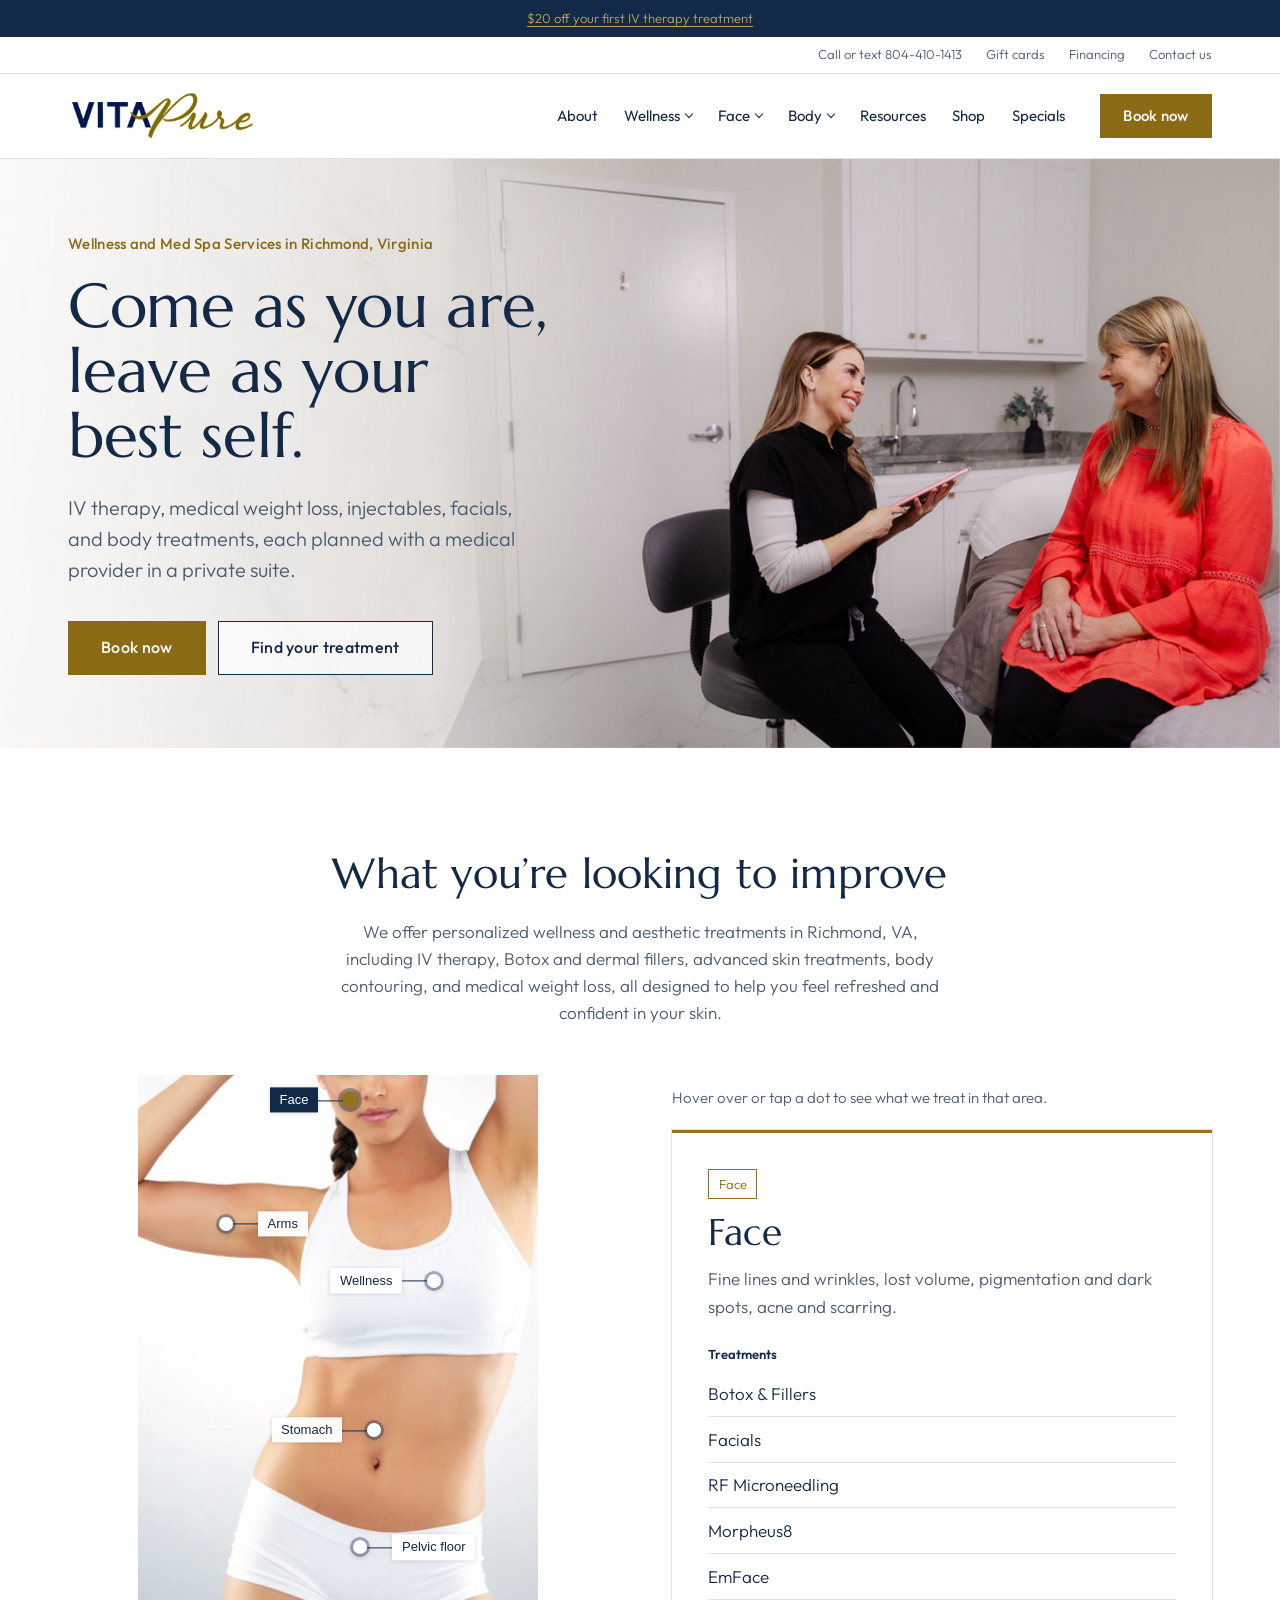
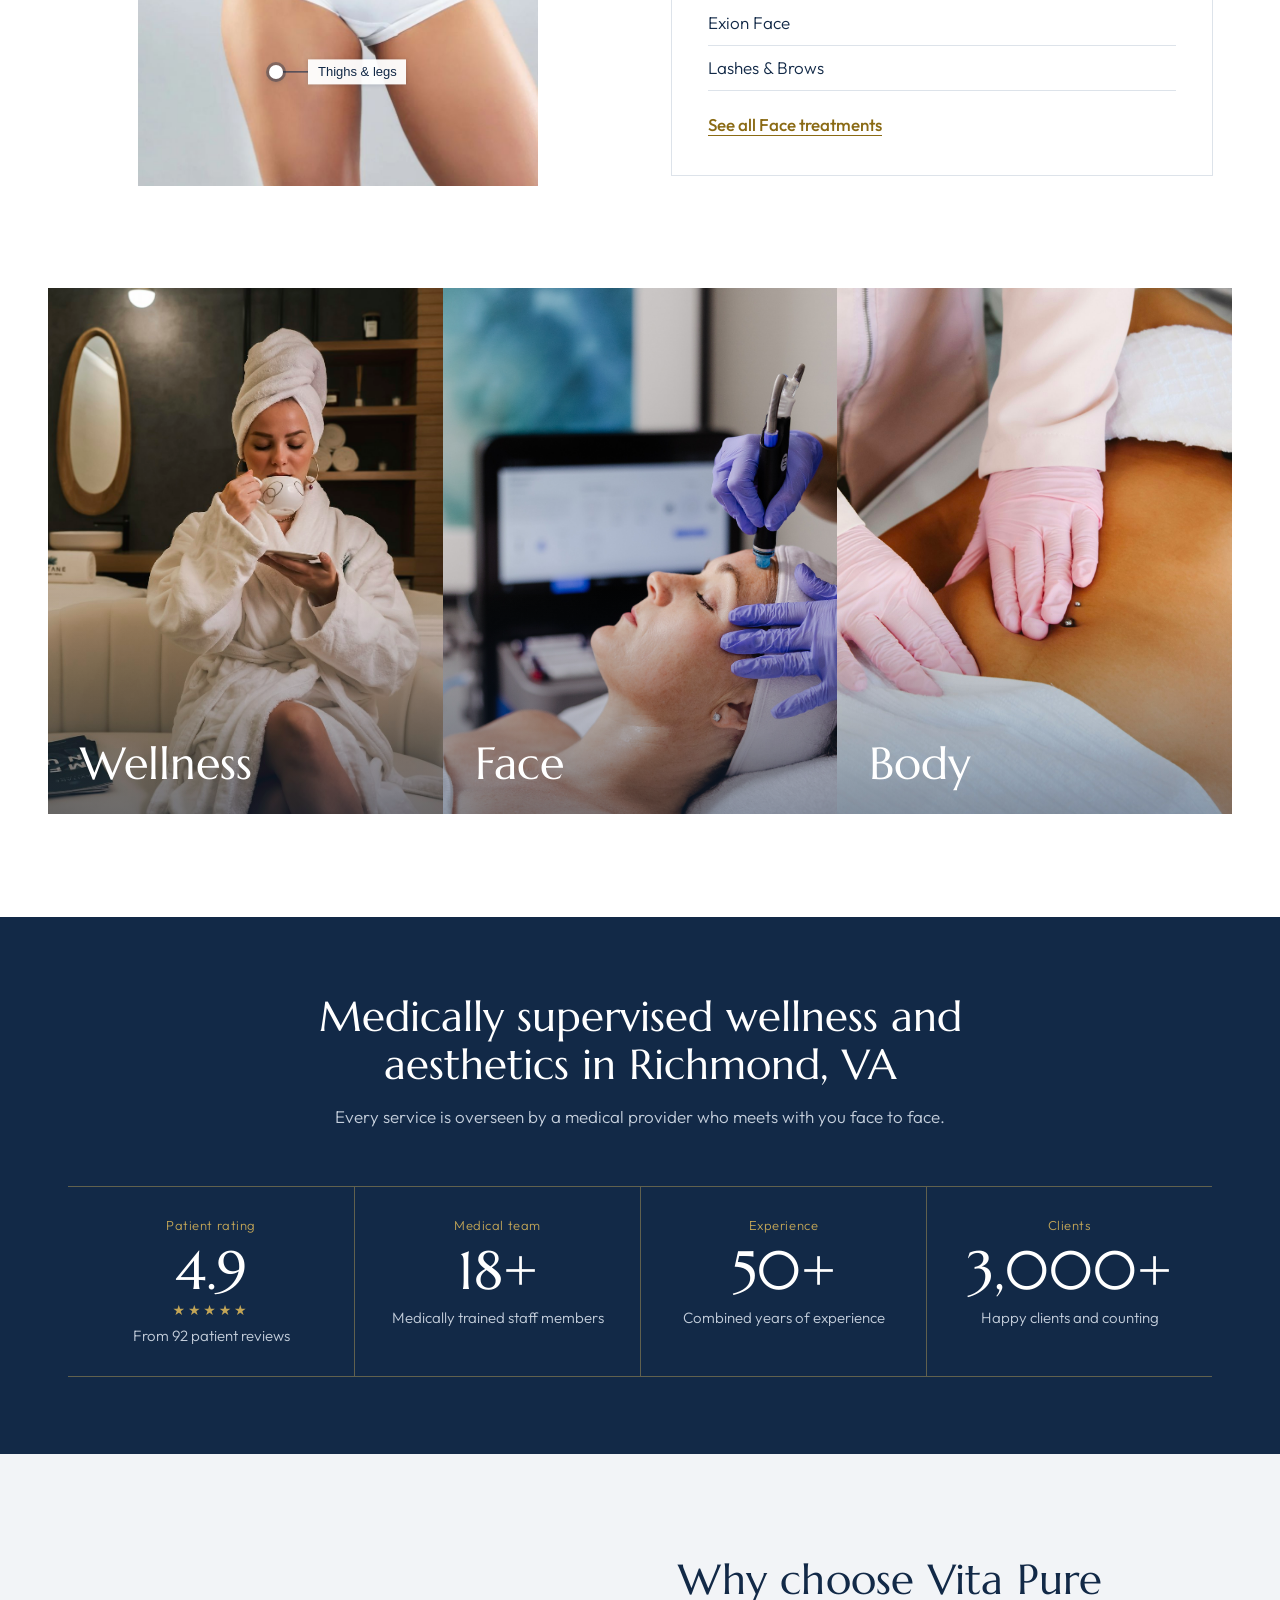
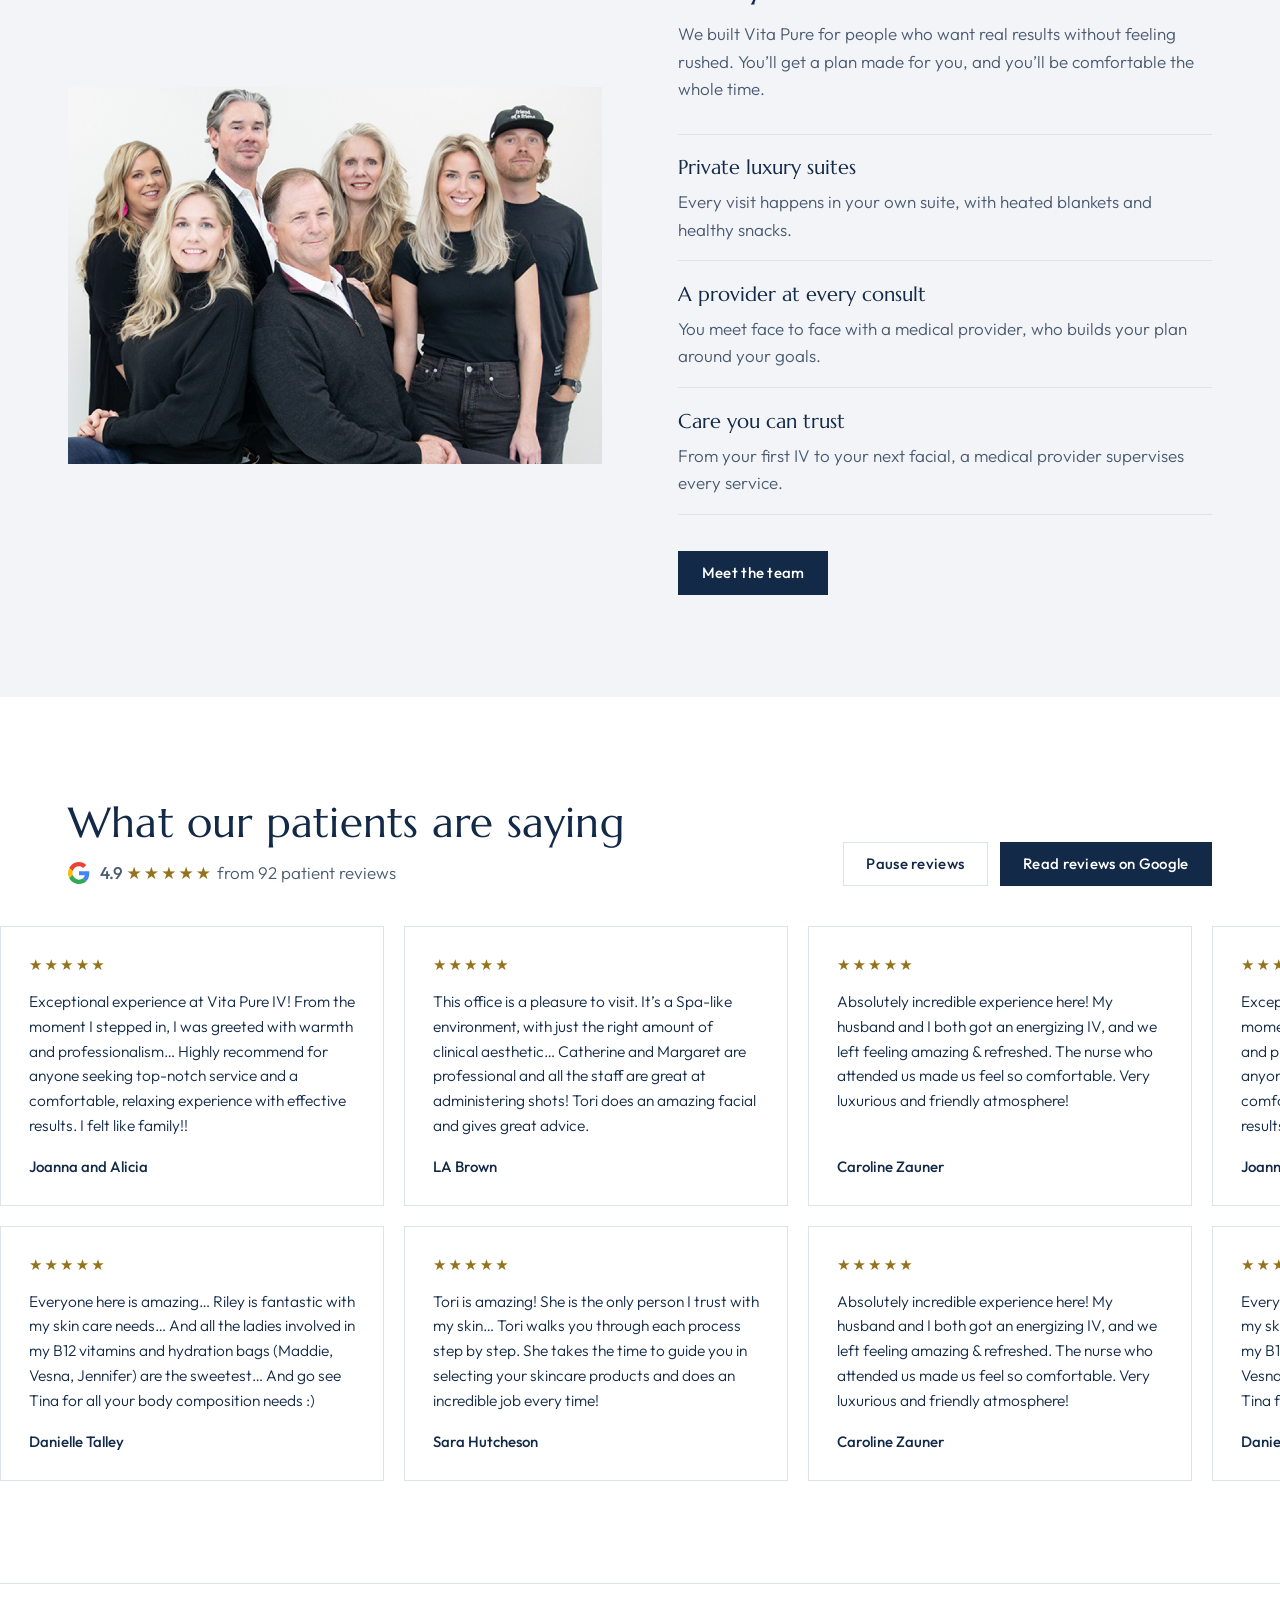
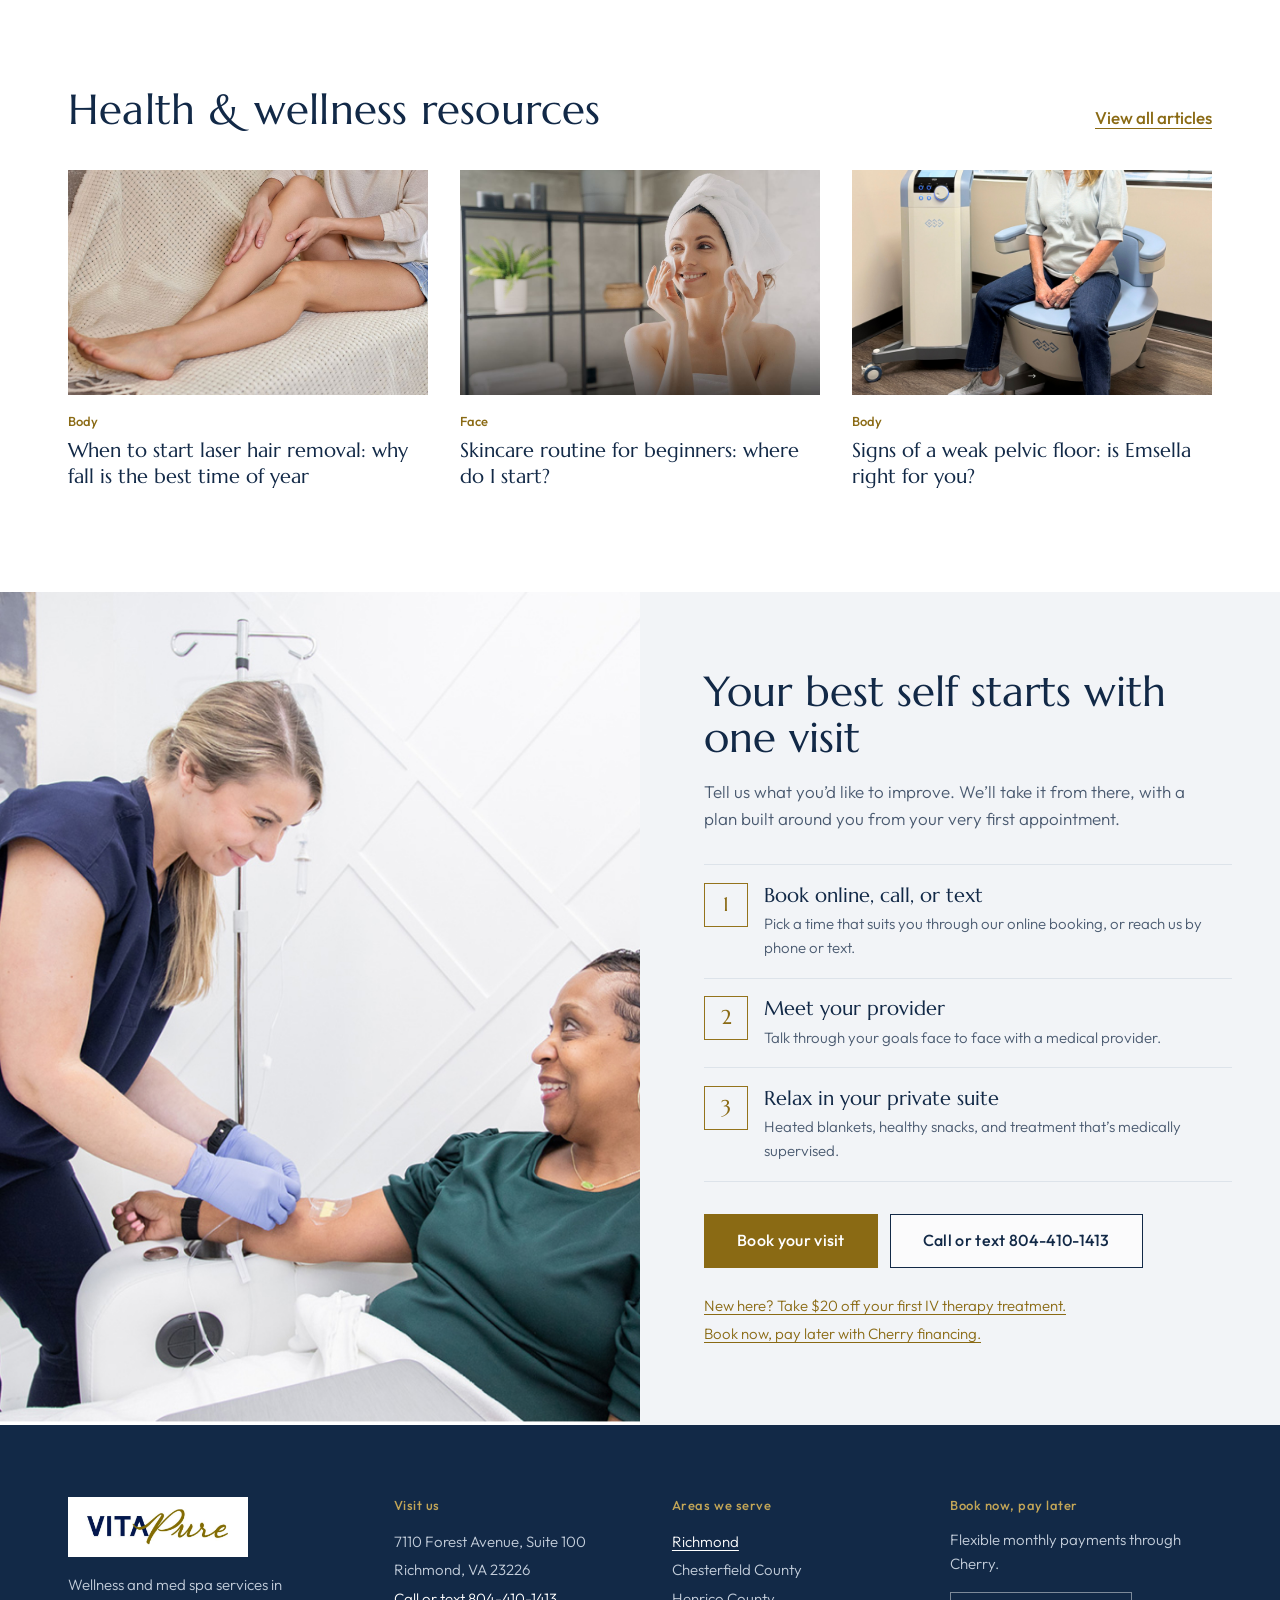
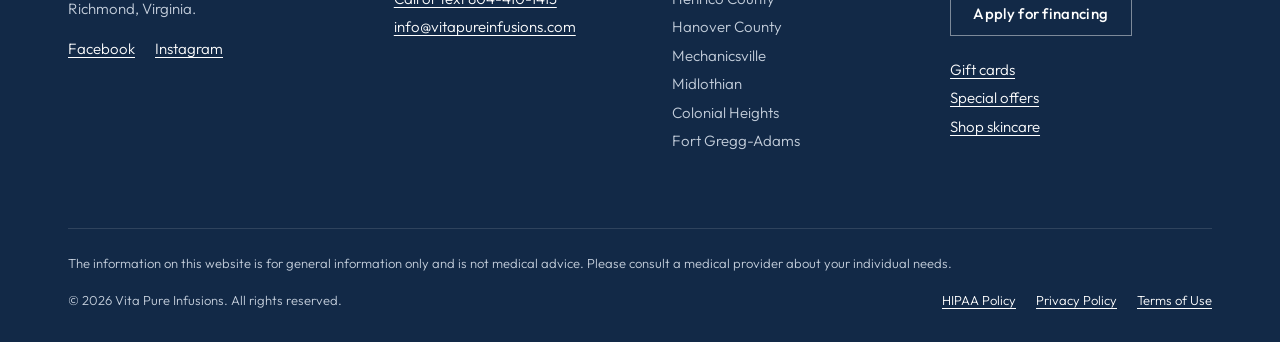
==== commit 69b7b6e3: "index.html: body map uses the client's photo (vitapurebody.jpg) Co-Authored-By: Claude Opus 5.5 <nor" ====
--- a/index.html
+++ b/index.html
@@ -160,37 +160,35 @@
              The "See all" link scrolls to and highlights the matching Wellness / Face / Body tile.
              To move a dot, change its --x / --y. To add an area, add a button + a panel with matching ids. -->
         <div class="bodymap">
-          <div class="bodymap__stage">
           <figure class="bodymap__figure">
-            <!-- Solid silhouette drawn in SVG (no photo, no skin). Colour comes from CSS (currentColor).
-                 Dot positions are percentages of this 200 x 490 drawing. -->
-            <svg class="bodymap__svg" viewBox="0 0 200 490" aria-hidden="true" focusable="false"><path fill="currentColor" d="M100.0,18.0 C102.2,18.5 109.5,18.7 113.0,21.0 C116.5,23.3 119.3,27.5 121.0,32.0 C122.7,36.5 123.0,42.7 123.0,48.0 C123.0,53.3 121.0,58.3 121.0,64.0 C121.0,69.7 122.0,75.3 123.0,82.0 C124.0,88.7 127.7,99.2 127.0,104.0 C126.3,108.8 121.7,112.2 119.0,111.0 C116.3,109.8 114.2,100.0 111.0,97.0 C107.8,94.0 103.7,93.0 100.0,93.0 C96.3,93.0 92.2,94.0 89.0,97.0 C85.8,100.0 83.7,109.8 81.0,111.0 C78.3,112.2 73.7,108.8 73.0,104.0 C72.3,99.2 76.0,88.7 77.0,82.0 C78.0,75.3 79.0,69.7 79.0,64.0 C79.0,58.3 77.0,53.3 77.0,48.0 C77.0,42.7 77.3,36.5 79.0,32.0 C80.7,27.5 83.5,23.3 87.0,21.0 C90.5,18.7 97.8,18.5 100.0,18.0 Z"/><ellipse cx="100" cy="45" rx="16.5" ry="21" fill="currentColor"/><path fill="currentColor" d="M107.0,64.0 C107.2,66.0 107.0,72.3 108.0,76.0 C109.0,79.7 109.7,83.5 113.0,86.0 C116.3,88.5 122.8,89.3 128.0,91.0 C133.2,92.7 139.8,93.7 144.0,96.0 C148.2,98.3 150.8,100.8 153.0,105.0 C155.2,109.2 155.8,114.2 157.0,121.0 C158.2,127.8 158.8,137.5 160.0,146.0 C161.2,154.5 162.7,163.3 164.0,172.0 C165.3,180.7 166.7,189.7 168.0,198.0 C169.3,206.3 170.8,214.7 172.0,222.0 C173.2,229.3 174.2,236.7 175.0,242.0 C175.8,247.3 176.3,250.3 177.0,254.0 C177.7,257.7 179.0,260.3 179.0,264.0 C179.0,267.7 178.3,273.3 177.0,276.0 C175.7,278.7 172.8,281.0 171.0,280.0 C169.2,279.0 167.2,273.7 166.0,270.0 C164.8,266.3 165.0,263.0 164.0,258.0 C163.0,253.0 161.5,247.3 160.0,240.0 C158.5,232.7 156.7,222.3 155.0,214.0 C153.3,205.7 151.5,198.0 150.0,190.0 C148.5,182.0 147.5,174.7 146.0,166.0 C144.5,157.3 141.7,140.7 141.0,138.0 C140.3,135.3 142.3,145.5 142.0,150.0 C141.7,154.5 140.8,159.2 139.0,165.0 C137.2,170.8 133.3,178.3 131.0,185.0 C128.7,191.7 125.7,198.7 125.0,205.0 C124.3,211.3 125.5,217.0 127.0,223.0 C128.5,229.0 132.0,235.0 134.0,241.0 C136.0,247.0 138.0,252.3 139.0,259.0 C140.0,265.7 140.3,272.7 140.0,281.0 C139.7,289.3 138.3,299.7 137.0,309.0 C135.7,318.3 133.7,328.2 132.0,337.0 C130.3,345.8 127.7,353.5 127.0,362.0 C126.3,370.5 128.0,379.0 128.0,388.0 C128.0,397.0 128.0,406.3 127.0,416.0 C126.0,425.7 123.3,438.3 122.0,446.0 C120.7,453.7 118.7,457.7 119.0,462.0 C119.3,466.3 123.5,469.0 124.0,472.0 C124.5,475.0 125.0,478.7 122.0,480.0 C119.0,481.3 109.0,482.3 106.0,480.0 C103.0,477.7 104.2,471.7 104.0,466.0 C103.8,460.3 105.0,454.3 105.0,446.0 C105.0,437.7 104.0,425.7 104.0,416.0 C104.0,406.3 104.8,397.0 105.0,388.0 C105.2,379.0 105.2,370.7 105.0,362.0 C104.8,353.3 104.3,345.3 104.0,336.0 C103.7,326.7 103.7,313.7 103.0,306.0 C102.3,298.3 101.0,290.0 100.0,290.0 C99.0,290.0 97.7,298.3 97.0,306.0 C96.3,313.7 96.3,326.7 96.0,336.0 C95.7,345.3 95.2,353.3 95.0,362.0 C94.8,370.7 94.8,379.0 95.0,388.0 C95.2,397.0 96.0,406.3 96.0,416.0 C96.0,425.7 95.0,437.7 95.0,446.0 C95.0,454.3 96.2,460.3 96.0,466.0 C95.8,471.7 97.0,477.7 94.0,480.0 C91.0,482.3 81.0,481.3 78.0,480.0 C75.0,478.7 75.5,475.0 76.0,472.0 C76.5,469.0 80.7,466.3 81.0,462.0 C81.3,457.7 79.3,453.7 78.0,446.0 C76.7,438.3 74.0,425.7 73.0,416.0 C72.0,406.3 72.0,397.0 72.0,388.0 C72.0,379.0 73.7,370.5 73.0,362.0 C72.3,353.5 69.7,345.8 68.0,337.0 C66.3,328.2 64.3,318.3 63.0,309.0 C61.7,299.7 60.3,289.3 60.0,281.0 C59.7,272.7 60.0,265.7 61.0,259.0 C62.0,252.3 64.0,247.0 66.0,241.0 C68.0,235.0 71.5,229.0 73.0,223.0 C74.5,217.0 75.7,211.3 75.0,205.0 C74.3,198.7 71.3,191.7 69.0,185.0 C66.7,178.3 62.8,170.8 61.0,165.0 C59.2,159.2 58.3,154.5 58.0,150.0 C57.7,145.5 59.7,135.3 59.0,138.0 C58.3,140.7 55.5,157.3 54.0,166.0 C52.5,174.7 51.5,182.0 50.0,190.0 C48.5,198.0 46.7,205.7 45.0,214.0 C43.3,222.3 41.5,232.7 40.0,240.0 C38.5,247.3 37.0,253.0 36.0,258.0 C35.0,263.0 35.2,266.3 34.0,270.0 C32.8,273.7 30.8,279.0 29.0,280.0 C27.2,281.0 24.3,278.7 23.0,276.0 C21.7,273.3 21.0,267.7 21.0,264.0 C21.0,260.3 22.3,257.7 23.0,254.0 C23.7,250.3 24.2,247.3 25.0,242.0 C25.8,236.7 26.8,229.3 28.0,222.0 C29.2,214.7 30.7,206.3 32.0,198.0 C33.3,189.7 34.7,180.7 36.0,172.0 C37.3,163.3 38.8,154.5 40.0,146.0 C41.2,137.5 41.8,127.8 43.0,121.0 C44.2,114.2 44.8,109.2 47.0,105.0 C49.2,100.8 51.8,98.3 56.0,96.0 C60.2,93.7 66.8,92.7 72.0,91.0 C77.2,89.3 83.7,88.5 87.0,86.0 C90.3,83.5 91.0,79.7 92.0,76.0 C93.0,72.3 92.8,66.0 93.0,64.0 Z"/></svg>
-            <button type="button" class="hotspot" data-area="face" data-side="left" style="--x: 50; --y: 9.4;" aria-controls="area-face" aria-pressed="true">
+            <!-- Client-supplied photo (assets/img/vitapurebody.jpg, 810 x 1440).
+                 Dot positions are percentages of this photo; re-check them if the photo changes. -->
+            <img class="bodymap__img" src="assets/img/vitapurebody.jpg" alt="A woman in a white sports top and shorts, marked with treatment areas" width="810" height="1440" />
+            <button type="button" class="hotspot" data-area="face" data-side="left" style="--x: 53; --y: 3.6;" aria-controls="area-face" aria-pressed="true">
               <span class="hotspot__dot" aria-hidden="true"></span>
               <span class="hotspot__label">Face</span>
             </button>
-            <button type="button" class="hotspot" data-area="arms" data-side="right" style="--x: 72.5; --y: 28;" aria-controls="area-arms" aria-pressed="false">
+            <button type="button" class="hotspot" data-area="arms" data-side="right" style="--x: 22; --y: 21;" aria-controls="area-arms" aria-pressed="false">
               <span class="hotspot__dot" aria-hidden="true"></span>
               <span class="hotspot__label">Arms</span>
             </button>
-            <button type="button" class="hotspot" data-area="wellness" data-side="left" style="--x: 20.5; --y: 39.5;" aria-controls="area-wellness" aria-pressed="false">
+            <button type="button" class="hotspot" data-area="wellness" data-side="left" style="--x: 74; --y: 29;" aria-controls="area-wellness" aria-pressed="false">
               <span class="hotspot__dot" aria-hidden="true"></span>
               <span class="hotspot__label">Wellness</span>
             </button>
-            <button type="button" class="hotspot" data-area="stomach" data-side="right" style="--x: 50; --y: 40.8;" aria-controls="area-stomach" aria-pressed="false">
+            <button type="button" class="hotspot" data-area="stomach" data-side="left" style="--x: 59; --y: 50;" aria-controls="area-stomach" aria-pressed="false">
               <span class="hotspot__dot" aria-hidden="true"></span>
               <span class="hotspot__label">Stomach</span>
             </button>
-            <button type="button" class="hotspot" data-area="pelvic" data-side="left" style="--x: 50; --y: 53.5;" aria-controls="area-pelvic" aria-pressed="false">
+            <button type="button" class="hotspot" data-area="pelvic" data-side="right" style="--x: 55.6; --y: 66.5;" aria-controls="area-pelvic" aria-pressed="false">
               <span class="hotspot__dot" aria-hidden="true"></span>
               <span class="hotspot__label">Pelvic floor</span>
             </button>
-            <button type="button" class="hotspot" data-area="thighs" data-side="right" style="--x: 59; --y: 65.3;" aria-controls="area-thighs" aria-pressed="false">
+            <button type="button" class="hotspot" data-area="thighs" data-side="right" style="--x: 34.6; --y: 84;" aria-controls="area-thighs" aria-pressed="false">
               <span class="hotspot__dot" aria-hidden="true"></span>
               <span class="hotspot__label">Thighs &amp; legs</span>
             </button>
           </figure>
-          </div>
 
           <div class="bodymap__side">
             <p class="bodymap__hint">Hover over or tap a dot to see what we treat in that area.</p>
--- a/css/styles.css
+++ b/css/styles.css
@@ -506,11 +506,10 @@
 
 /* ==========================================================================
    [REVAMP:CHANGED] BODY MAP (index.html only)
-   A solid SVG silhouette with dots on each treatment area. Each dot has a
-   gold leader line running past the edge of the figure to a short label.
-   The panel on the right shows the hovered, focused, or tapped area.
-   Dots use unitless --x / --y (percent of the drawing) so the leader lines
-   can be measured in container units (cqw) from the dot to the figure edge.
+   The client's photo with dots on each treatment area. Each dot has a short
+   leader line to a label pill inside the photo (data-side picks the side
+   with more room). The panel on the right shows the hovered, focused, or
+   tapped area. Dots use unitless --x / --y (percent of the photo).
    ========================================================================== */
 .bodymap {
   display: grid;
@@ -519,18 +518,14 @@
   align-items: center;
   margin-top: clamp(2rem, 4vw, 3rem);
 }
-.bodymap__stage {
-  background: var(--mist);
-  padding: clamp(2rem, 4vw, 3rem) 1rem;
-}
 .bodymap__figure {
   position: relative;
-  container-type: inline-size;
-  width: clamp(150px, 38vw, 240px);
-  aspect-ratio: 200 / 490;
+  width: 100%;
+  max-width: 400px;
+  aspect-ratio: 810 / 1440;
   margin: 0 auto;
 }
-.bodymap__svg { display: block; width: 100%; height: 100%; color: var(--navy); }
+.bodymap__img { display: block; width: 100%; height: 100%; object-fit: cover; }
 
 /* Hotspot: 44px hit area centred on the dot */
 .hotspot {
@@ -551,7 +546,7 @@
   inset: 15px;
   border-radius: 50%; /* a dot is round by nature; the no-rounded-corners rule is about boxes */
   background: var(--white);
-  box-shadow: 0 0 0 3px rgba(255, 255, 255, 0.25);
+  box-shadow: 0 0 0 3px rgba(18, 41, 71, 0.35), 0 2px 6px rgba(18, 41, 71, 0.35);
   transition: background-color 0.25s ease, transform 0.25s ease;
 }
 .hotspot__dot::after { /* soft pulse ring so the dots read as interactive */
@@ -559,59 +554,51 @@
   position: absolute;
   inset: -6px;
   border-radius: 50%;
-  border: 1px solid rgba(255, 255, 255, 0.85);
+  border: 1px solid var(--navy);
   opacity: 0;
 }
 @media (prefers-reduced-motion: no-preference) {
   .hotspot__dot::after { animation: hotspot-pulse 2.4s ease-out infinite; }
 }
 @keyframes hotspot-pulse {
-  0% { transform: scale(0.6); opacity: 0.9; }
+  0% { transform: scale(0.6); opacity: 0.7; }
   100% { transform: scale(1.7); opacity: 0; }
 }
 
-/* Label sits just outside the figure; the leader line spans dot -> label */
+/* Label pill on a short leader line */
 .hotspot__label {
   position: absolute;
   top: 50%;
-  left: calc(50% + (100 - var(--x)) * 1cqw + 10px);
+  left: calc(100% + 10px);
   transform: translateY(-50%);
-  width: max-content;
-  max-width: 8rem;
+  white-space: nowrap;
+  padding: 0.3rem 0.6rem;
+  background: rgba(255, 255, 255, 0.95);
+  box-shadow: 0 1px 4px rgba(18, 41, 71, 0.18);
   color: var(--navy);
   font-size: 0.8125rem;
   font-weight: 500;
   line-height: 1.2;
-  text-align: left;
-  transition: color 0.25s ease;
+  transition: background-color 0.25s ease, color 0.25s ease;
 }
 .hotspot__label::before {
   content: "";
   position: absolute;
   top: 50%;
-  right: calc(100% + 4px);
-  width: calc((100 - var(--x)) * 1cqw + 6px - 7px);
+  right: 100%;
+  width: 25px;
   height: 1px;
-  background: var(--gold-light);
-}
-.hotspot[data-side="left"] .hotspot__label {
-  left: auto;
-  right: calc(50% + var(--x) * 1cqw + 10px);
-  text-align: right;
-}
-.hotspot[data-side="left"] .hotspot__label::before {
-  right: auto;
-  left: calc(100% + 4px);
-  width: calc(var(--x) * 1cqw + 6px - 7px);
-}
+  background: var(--navy);
+}
+.hotspot[data-side="left"] .hotspot__label { left: auto; right: calc(100% + 10px); }
+.hotspot[data-side="left"] .hotspot__label::before { right: auto; left: 100%; }
 
 .hotspot:hover .hotspot__dot,
-.hotspot[aria-pressed="true"] .hotspot__dot { background: var(--gold-light); transform: scale(1.2); }
+.hotspot[aria-pressed="true"] .hotspot__dot { background: var(--gold); transform: scale(1.2); }
 .hotspot:hover .hotspot__label,
-.hotspot[aria-pressed="true"] .hotspot__label { color: var(--gold-ink); font-weight: 600; }
-.hotspot[aria-pressed="true"] .hotspot__label::before { background: var(--gold); }
+.hotspot[aria-pressed="true"] .hotspot__label { background: var(--navy); color: var(--white); }
 .hotspot:focus-visible { outline: none; }
-.hotspot:focus-visible .hotspot__dot { outline: 2px solid var(--gold-light); outline-offset: 4px; }
+.hotspot:focus-visible .hotspot__dot { outline: 2px solid var(--navy); outline-offset: 4px; }
 
 /* Panel */
 .bodymap__side { max-width: 34rem; }
@@ -666,10 +653,9 @@
   .bodymap { grid-template-columns: 1fr; }
   .bodymap__side { max-width: none; }
 }
-/* Phones: the figure is slim, so labels still fit either side; long ones wrap */
+/* Phones: smaller pills; labels stay visible inside the photo */
 @media (max-width: 520px) {
-  .bodymap__stage { padding-inline: 0.5rem; }
-  .hotspot__label { font-size: 0.75rem; max-width: 5.25rem; }
+  .hotspot__label { font-size: 0.75rem; padding: 0.25rem 0.5rem; }
 }
 
 /* ==========================================================================
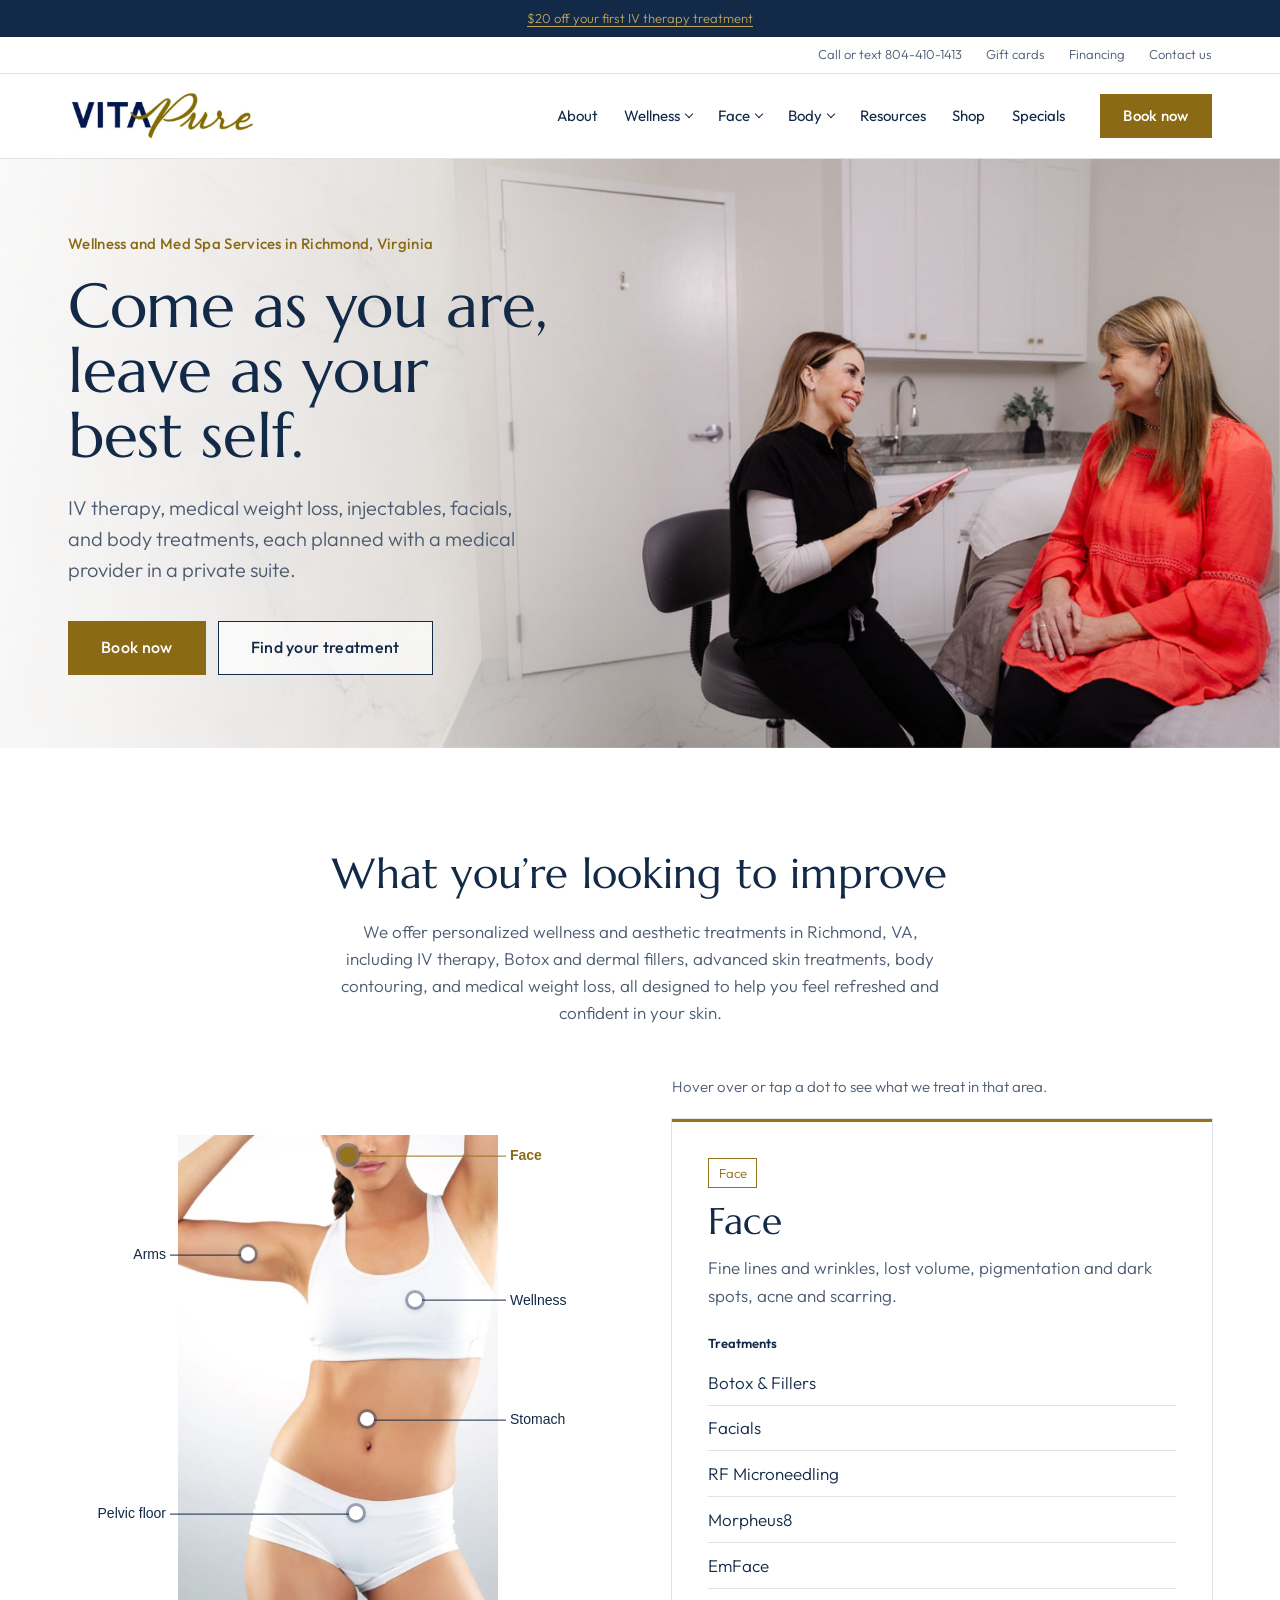
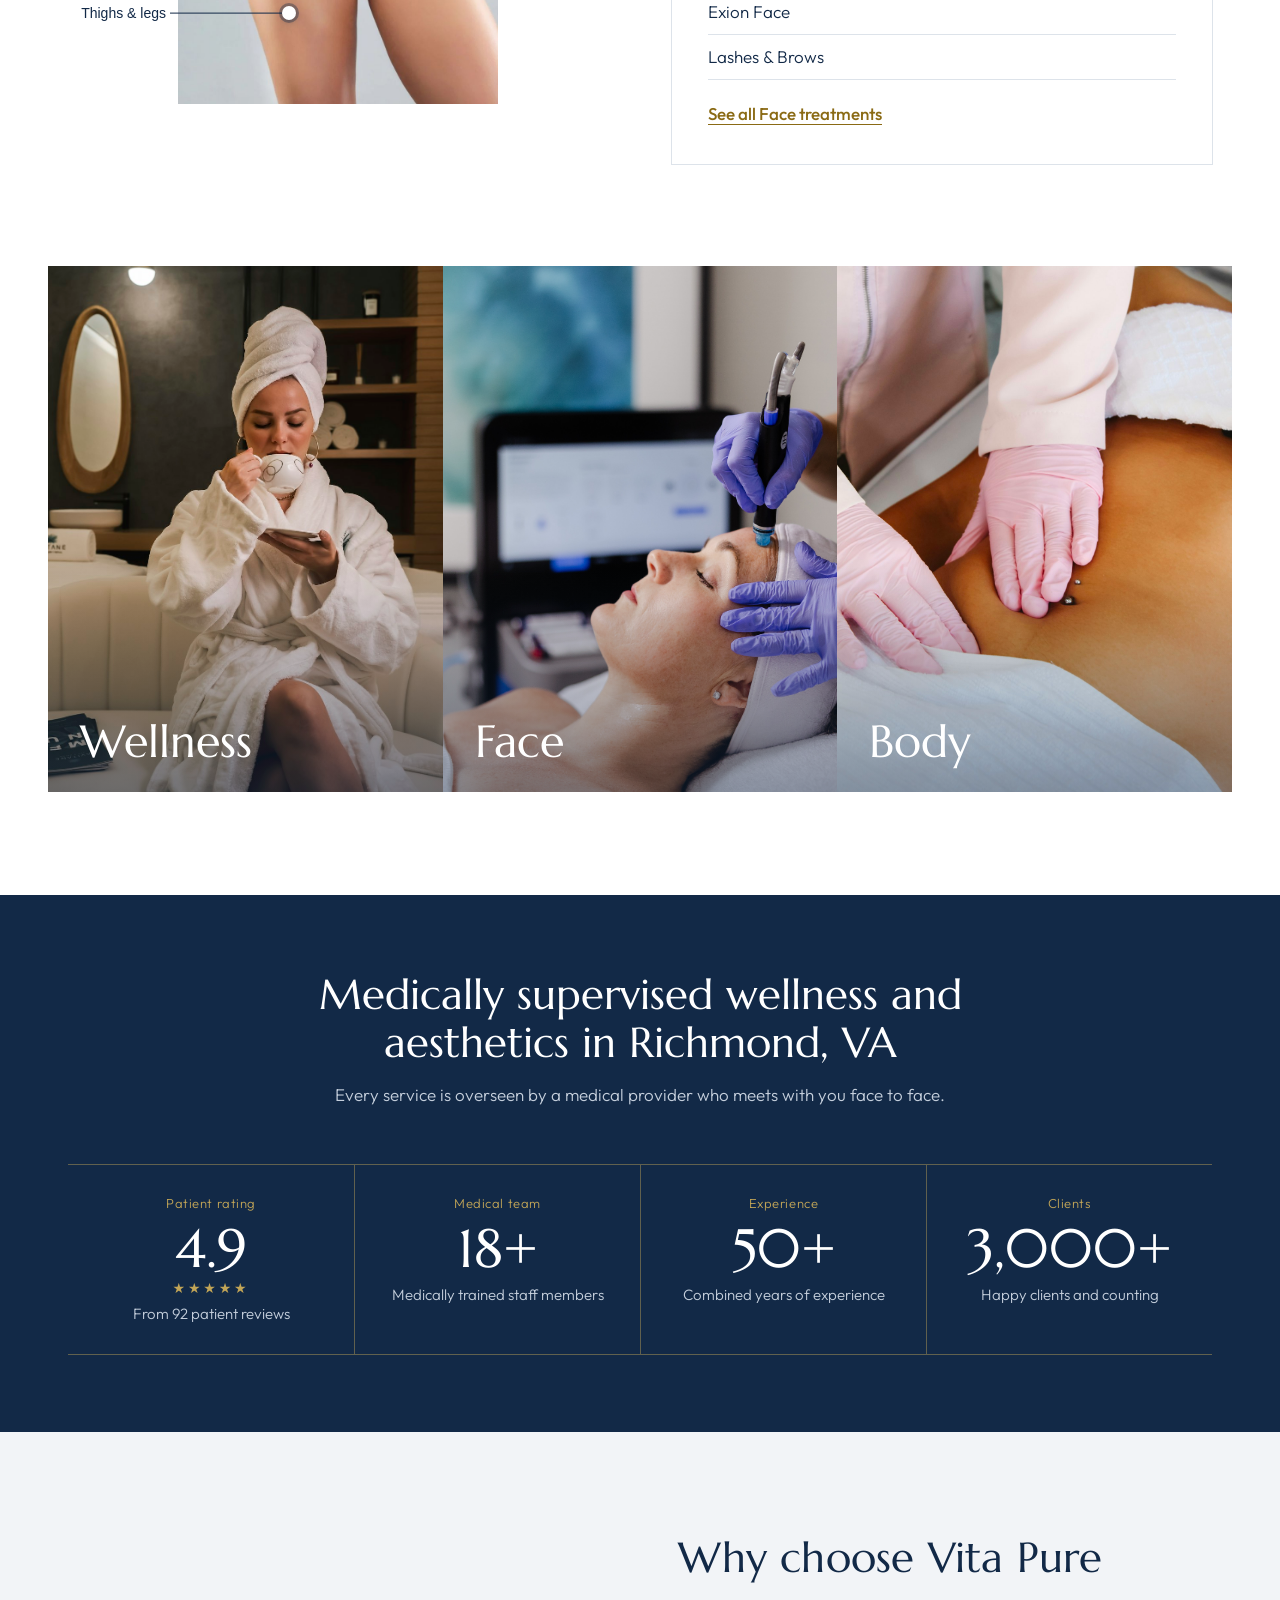
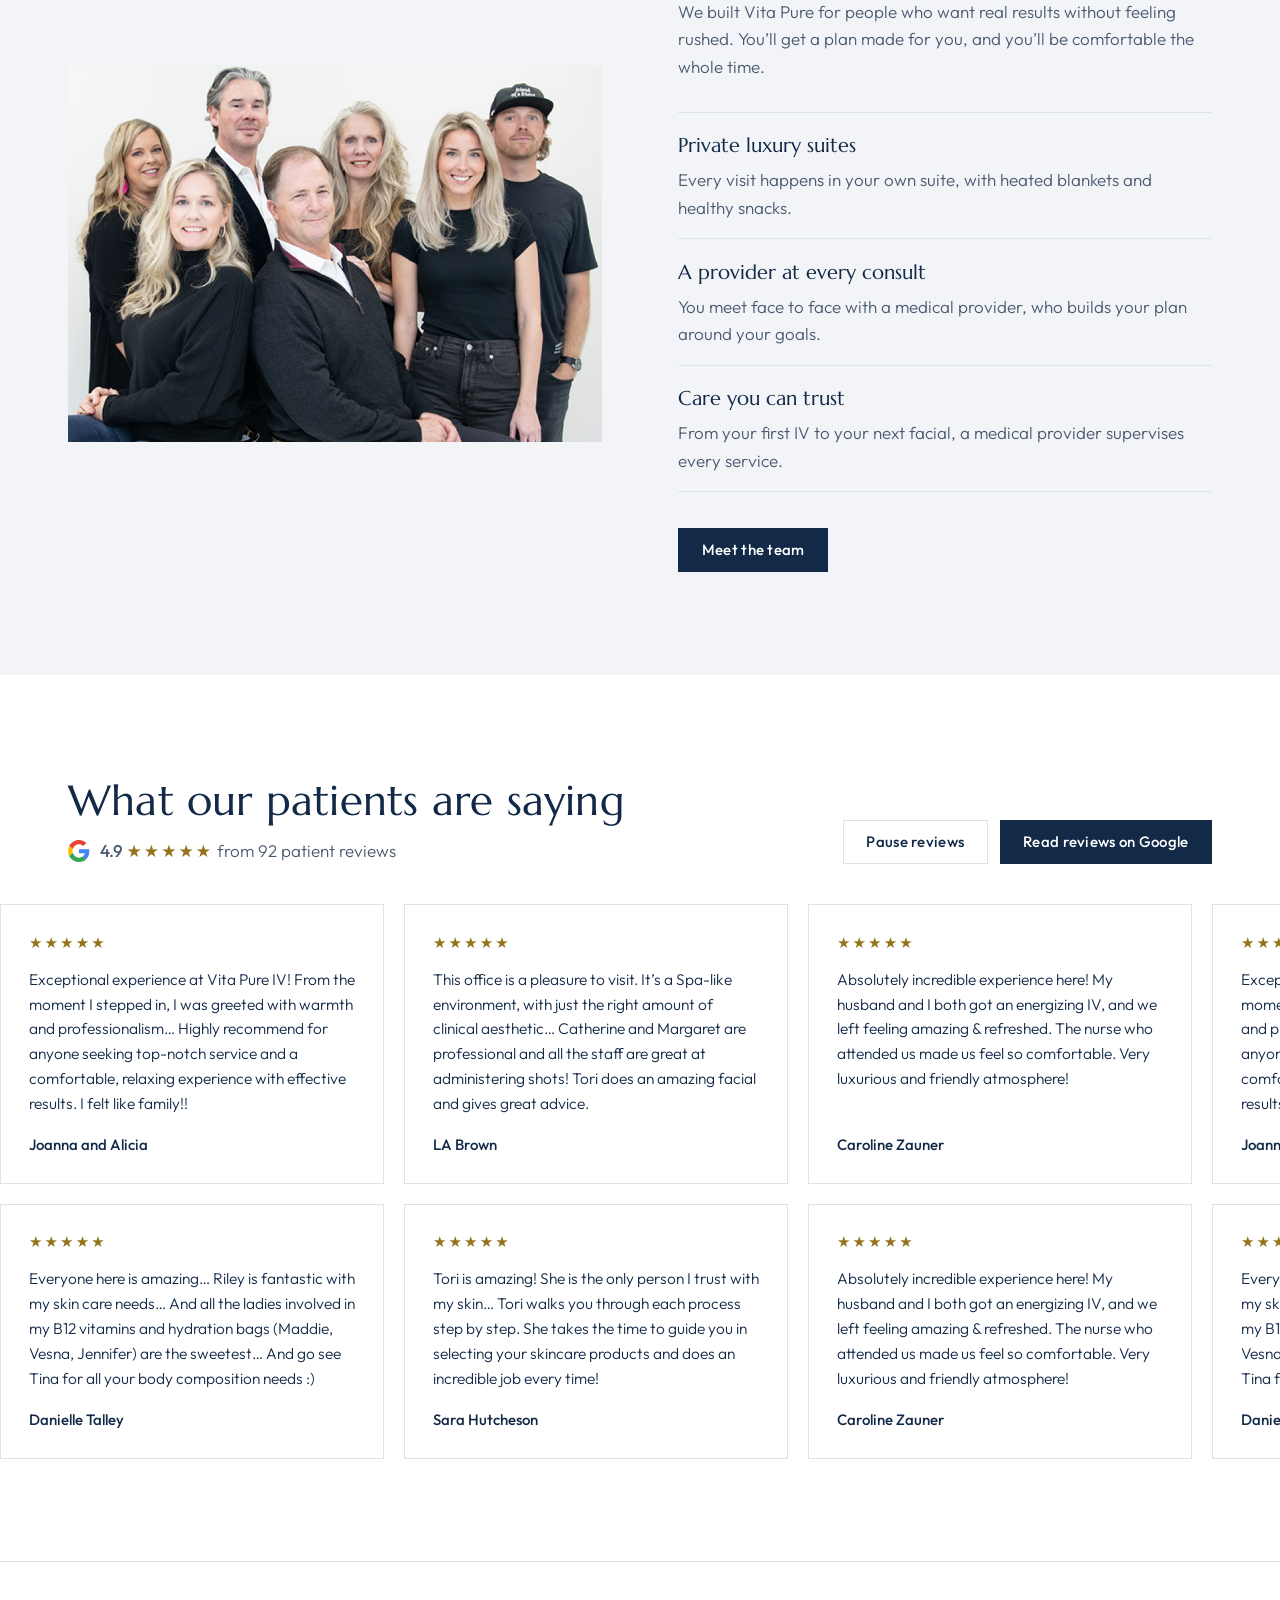
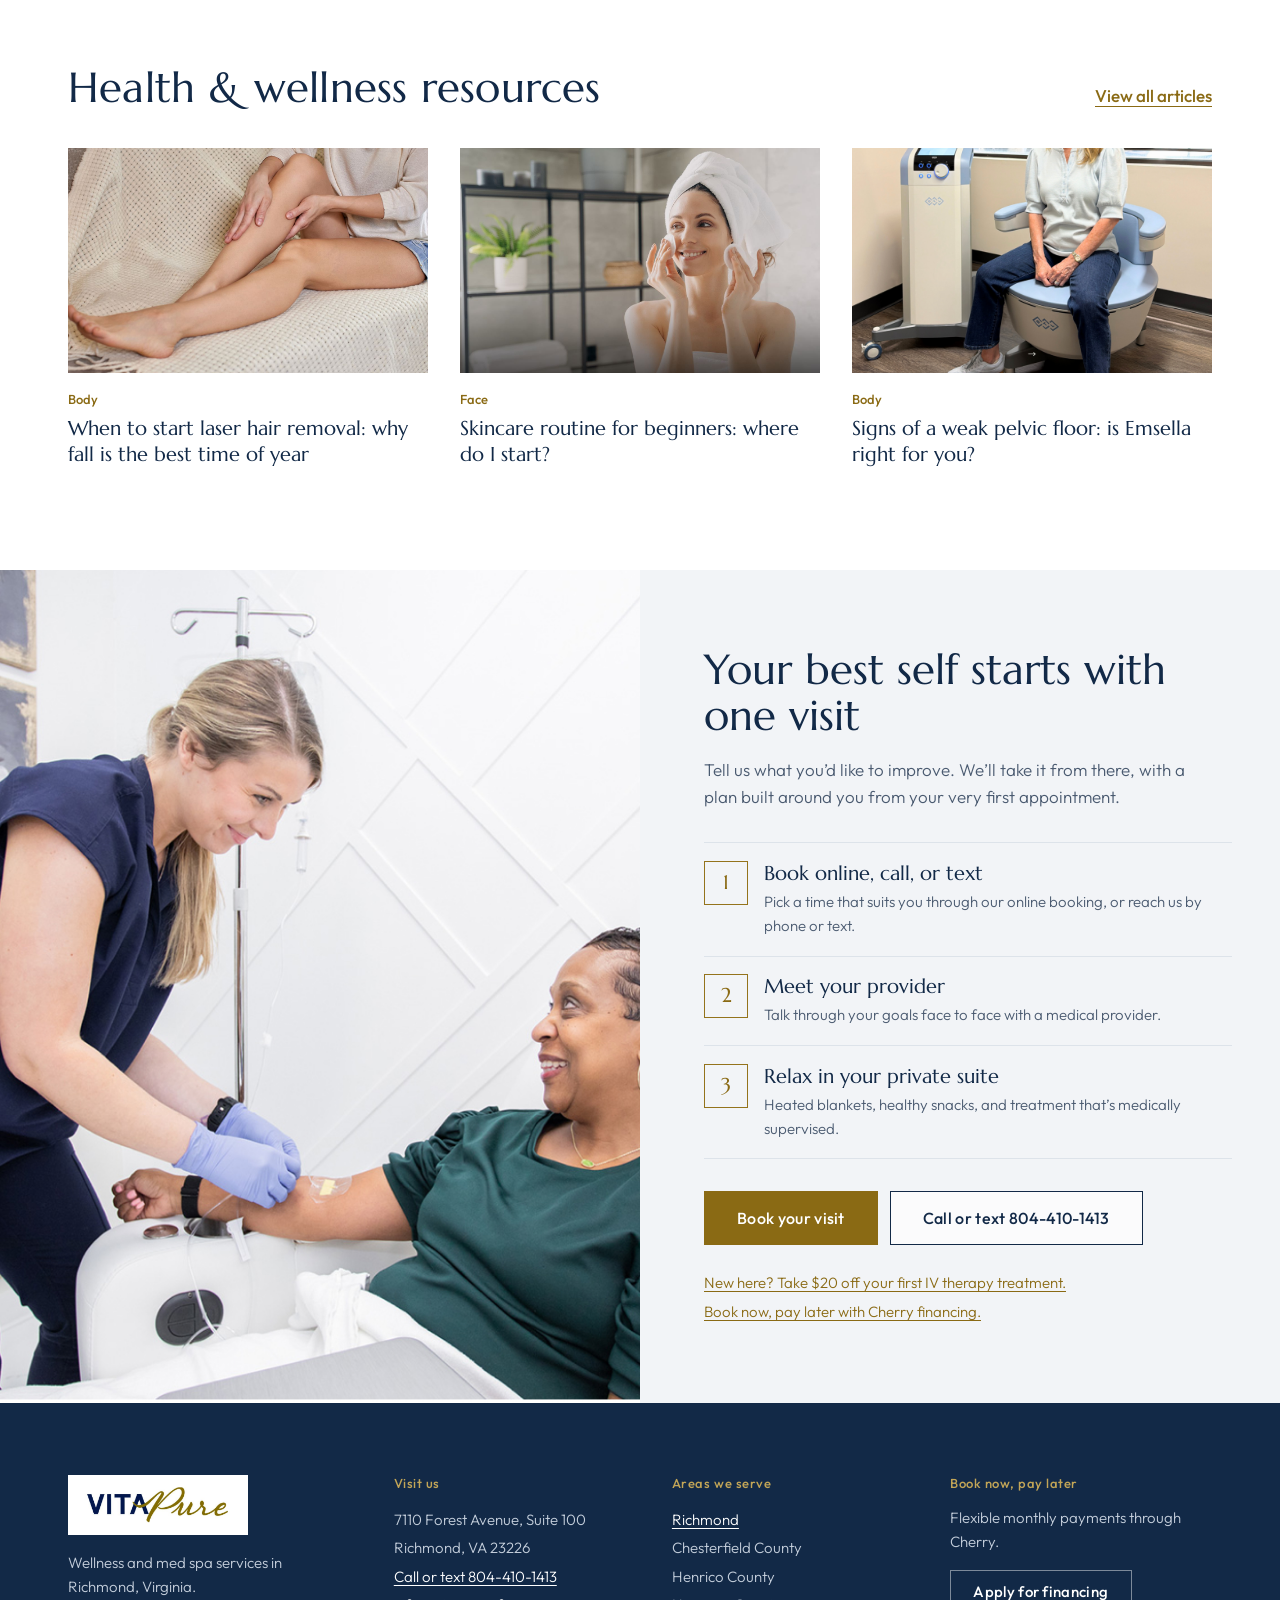
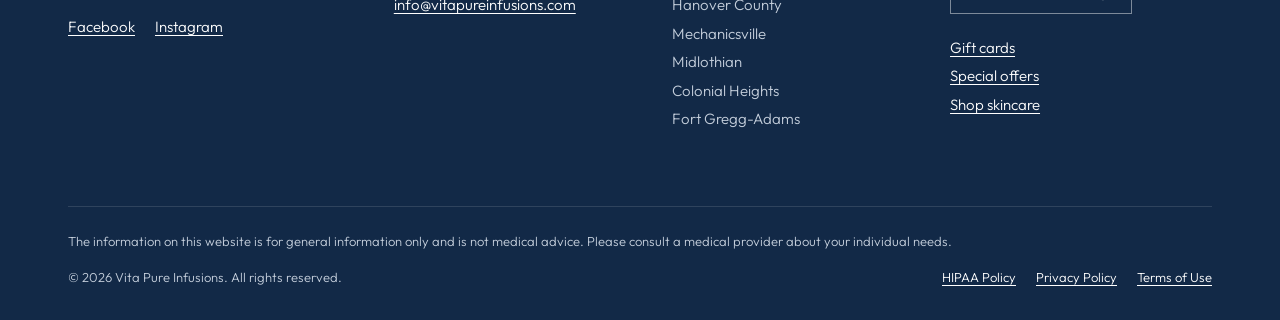
==== commit 2cfdad11: "index.html: body map labels sit outside the photo; all on the right on phones Co-Authored-By: Claude" ====
--- a/index.html
+++ b/index.html
@@ -164,27 +164,27 @@
             <!-- Client-supplied photo (assets/img/vitapurebody.jpg, 810 x 1440).
                  Dot positions are percentages of this photo; re-check them if the photo changes. -->
             <img class="bodymap__img" src="assets/img/vitapurebody.jpg" alt="A woman in a white sports top and shorts, marked with treatment areas" width="810" height="1440" />
-            <button type="button" class="hotspot" data-area="face" data-side="left" style="--x: 53; --y: 3.6;" aria-controls="area-face" aria-pressed="true">
+            <button type="button" class="hotspot" data-area="face" data-side="right" style="--x: 53; --y: 3.6;" aria-controls="area-face" aria-pressed="true">
               <span class="hotspot__dot" aria-hidden="true"></span>
               <span class="hotspot__label">Face</span>
             </button>
-            <button type="button" class="hotspot" data-area="arms" data-side="right" style="--x: 22; --y: 21;" aria-controls="area-arms" aria-pressed="false">
+            <button type="button" class="hotspot" data-area="arms" data-side="left" style="--x: 22; --y: 21;" aria-controls="area-arms" aria-pressed="false">
               <span class="hotspot__dot" aria-hidden="true"></span>
               <span class="hotspot__label">Arms</span>
             </button>
-            <button type="button" class="hotspot" data-area="wellness" data-side="left" style="--x: 74; --y: 29;" aria-controls="area-wellness" aria-pressed="false">
+            <button type="button" class="hotspot" data-area="wellness" data-side="right" style="--x: 74; --y: 29;" aria-controls="area-wellness" aria-pressed="false">
               <span class="hotspot__dot" aria-hidden="true"></span>
               <span class="hotspot__label">Wellness</span>
             </button>
-            <button type="button" class="hotspot" data-area="stomach" data-side="left" style="--x: 59; --y: 50;" aria-controls="area-stomach" aria-pressed="false">
+            <button type="button" class="hotspot" data-area="stomach" data-side="right" style="--x: 59; --y: 50;" aria-controls="area-stomach" aria-pressed="false">
               <span class="hotspot__dot" aria-hidden="true"></span>
               <span class="hotspot__label">Stomach</span>
             </button>
-            <button type="button" class="hotspot" data-area="pelvic" data-side="right" style="--x: 55.6; --y: 66.5;" aria-controls="area-pelvic" aria-pressed="false">
+            <button type="button" class="hotspot" data-area="pelvic" data-side="left" style="--x: 55.6; --y: 66.5;" aria-controls="area-pelvic" aria-pressed="false">
               <span class="hotspot__dot" aria-hidden="true"></span>
               <span class="hotspot__label">Pelvic floor</span>
             </button>
-            <button type="button" class="hotspot" data-area="thighs" data-side="right" style="--x: 34.6; --y: 84;" aria-controls="area-thighs" aria-pressed="false">
+            <button type="button" class="hotspot" data-area="thighs" data-side="left" style="--x: 34.6; --y: 84;" aria-controls="area-thighs" aria-pressed="false">
               <span class="hotspot__dot" aria-hidden="true"></span>
               <span class="hotspot__label">Thighs &amp; legs</span>
             </button>
--- a/css/styles.css
+++ b/css/styles.css
@@ -507,8 +507,8 @@
 /* ==========================================================================
    [REVAMP:CHANGED] BODY MAP (index.html only)
    The client's photo with dots on each treatment area. Each dot has a short
-   leader line to a label pill inside the photo (data-side picks the side
-   with more room). The panel on the right shows the hovered, focused, or
+   leader line that runs past the photo edge to a label outside the photo
+   (data-side picks the side). The panel on the right shows the hovered, focused, or
    tapped area. Dots use unitless --x / --y (percent of the photo).
    ========================================================================== */
 .bodymap {
@@ -520,8 +520,9 @@
 }
 .bodymap__figure {
   position: relative;
-  width: 100%;
-  max-width: 400px;
+  container-type: inline-size; /* lets the leader lines measure to the photo edge (cqw) */
+  /* leave room either side for the labels that sit outside the photo */
+  width: min(320px, calc(100% - 11rem));
   aspect-ratio: 810 / 1440;
   margin: 0 auto;
 }
@@ -565,38 +566,46 @@
   100% { transform: scale(1.7); opacity: 0; }
 }
 
-/* Label pill on a short leader line */
+/* Label sits outside the photo; the leader line runs from the dot to the photo edge and beyond */
 .hotspot__label {
   position: absolute;
   top: 50%;
-  left: calc(100% + 10px);
+  left: calc(50% + (100 - var(--x)) * 1cqw + 12px);
   transform: translateY(-50%);
-  white-space: nowrap;
-  padding: 0.3rem 0.6rem;
-  background: rgba(255, 255, 255, 0.95);
-  box-shadow: 0 1px 4px rgba(18, 41, 71, 0.18);
+  width: max-content;
+  max-width: 8rem;
   color: var(--navy);
-  font-size: 0.8125rem;
+  font-size: 0.875rem;
   font-weight: 500;
   line-height: 1.2;
-  transition: background-color 0.25s ease, color 0.25s ease;
+  text-align: left;
+  transition: color 0.25s ease;
 }
 .hotspot__label::before {
   content: "";
   position: absolute;
   top: 50%;
-  right: 100%;
-  width: 25px;
+  right: calc(100% + 4px);
+  width: calc((100 - var(--x)) * 1cqw + 8px - 7px); /* dot edge -> just short of the label */
   height: 1px;
   background: var(--navy);
 }
-.hotspot[data-side="left"] .hotspot__label { left: auto; right: calc(100% + 10px); }
-.hotspot[data-side="left"] .hotspot__label::before { right: auto; left: 100%; }
+.hotspot[data-side="left"] .hotspot__label {
+  left: auto;
+  right: calc(50% + var(--x) * 1cqw + 12px);
+  text-align: right;
+}
+.hotspot[data-side="left"] .hotspot__label::before {
+  right: auto;
+  left: calc(100% + 4px);
+  width: calc(var(--x) * 1cqw + 8px - 7px);
+}
 
 .hotspot:hover .hotspot__dot,
 .hotspot[aria-pressed="true"] .hotspot__dot { background: var(--gold); transform: scale(1.2); }
 .hotspot:hover .hotspot__label,
-.hotspot[aria-pressed="true"] .hotspot__label { background: var(--navy); color: var(--white); }
+.hotspot[aria-pressed="true"] .hotspot__label { color: var(--gold-ink); font-weight: 600; }
+.hotspot[aria-pressed="true"] .hotspot__label::before { background: var(--gold); }
 .hotspot:focus-visible { outline: none; }
 .hotspot:focus-visible .hotspot__dot { outline: 2px solid var(--navy); outline-offset: 4px; }
 
@@ -653,9 +662,24 @@
   .bodymap { grid-template-columns: 1fr; }
   .bodymap__side { max-width: none; }
 }
-/* Phones: smaller pills; labels stay visible inside the photo */
+/* Phones: every label moves to the right of the photo, so the photo can stay
+   wide (labels on both sides would squeeze it). Long labels wrap to two lines. */
 @media (max-width: 520px) {
-  .hotspot__label { font-size: 0.75rem; padding: 0.25rem 0.5rem; }
+  .bodymap__figure { width: calc(100% - 5.25rem); margin-left: 0; }
+  .hotspot__label,
+  .hotspot[data-side="left"] .hotspot__label {
+    left: calc(50% + (100 - var(--x)) * 1cqw + 10px);
+    right: auto;
+    max-width: 4.5rem;
+    font-size: 0.75rem;
+    text-align: left;
+  }
+  .hotspot__label::before,
+  .hotspot[data-side="left"] .hotspot__label::before {
+    left: auto;
+    right: calc(100% + 4px);
+    width: calc((100 - var(--x)) * 1cqw + 6px - 7px);
+  }
 }
 
 /* ==========================================================================
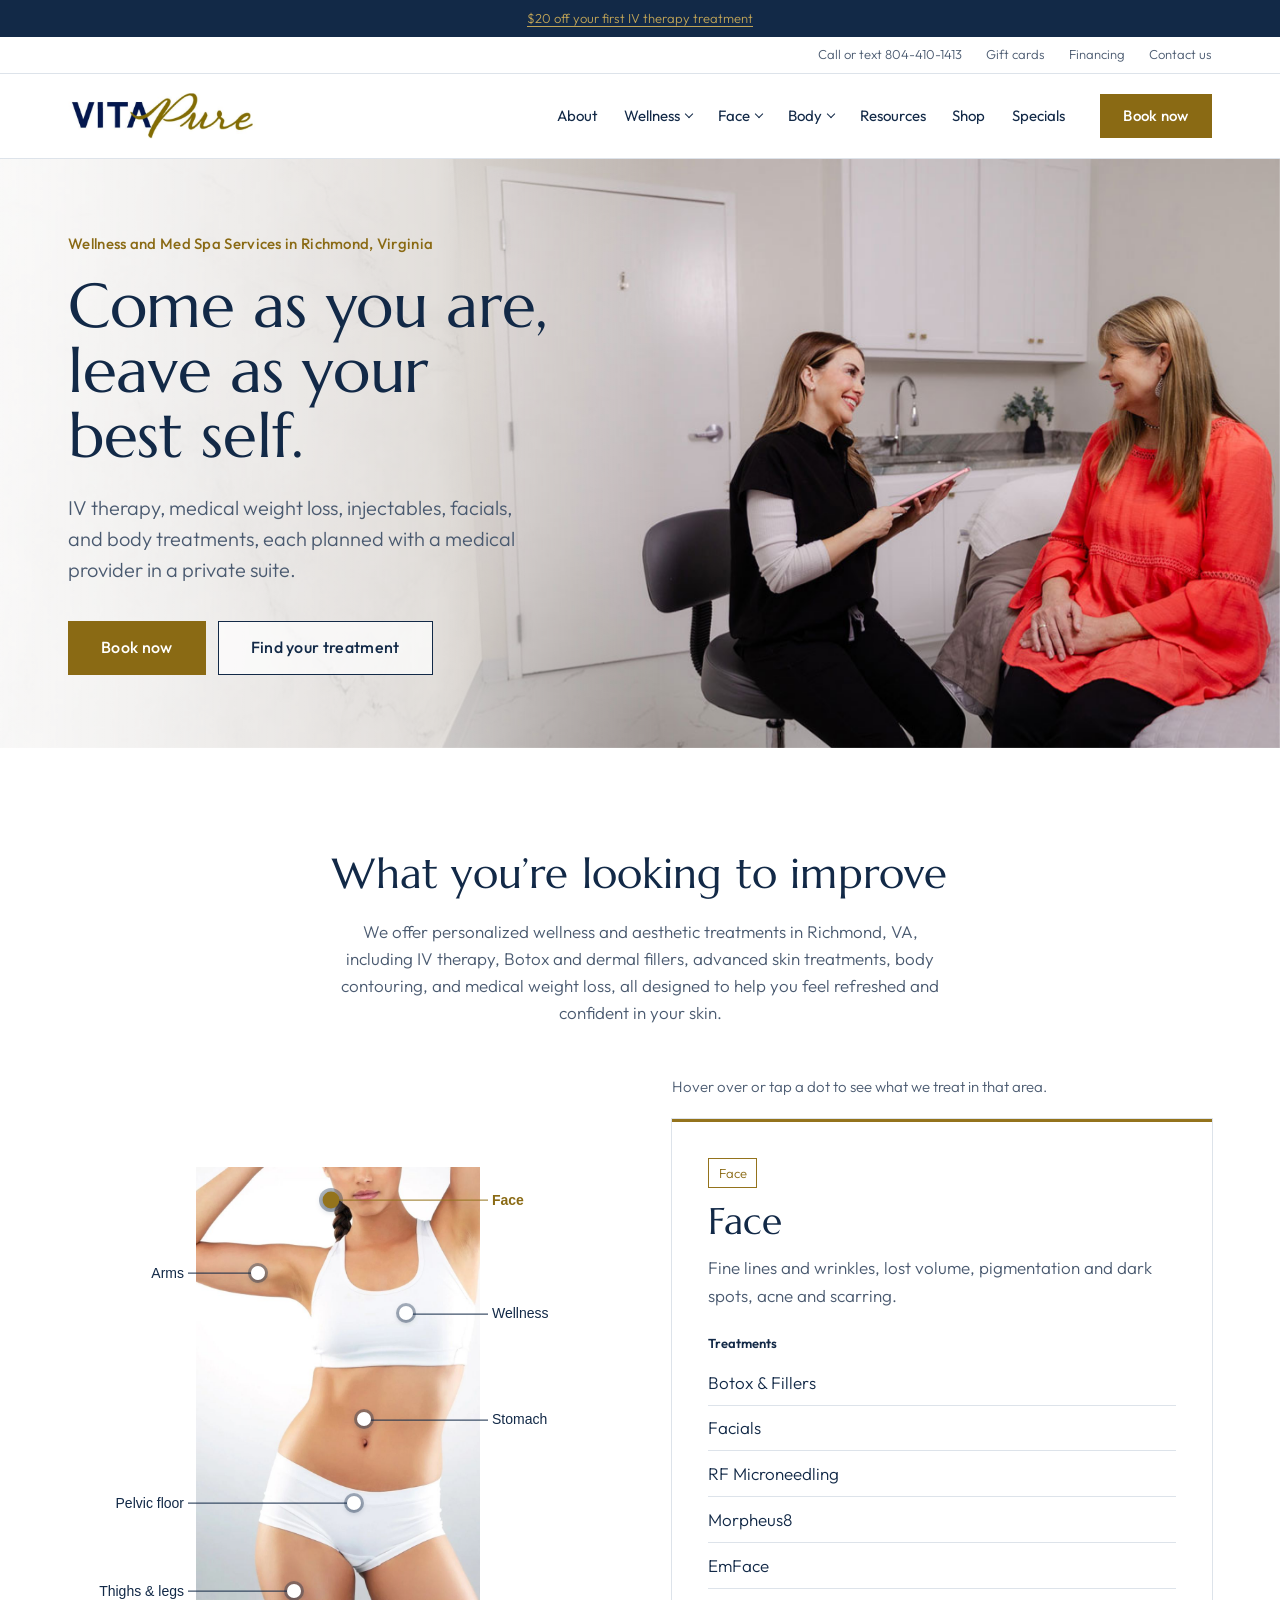
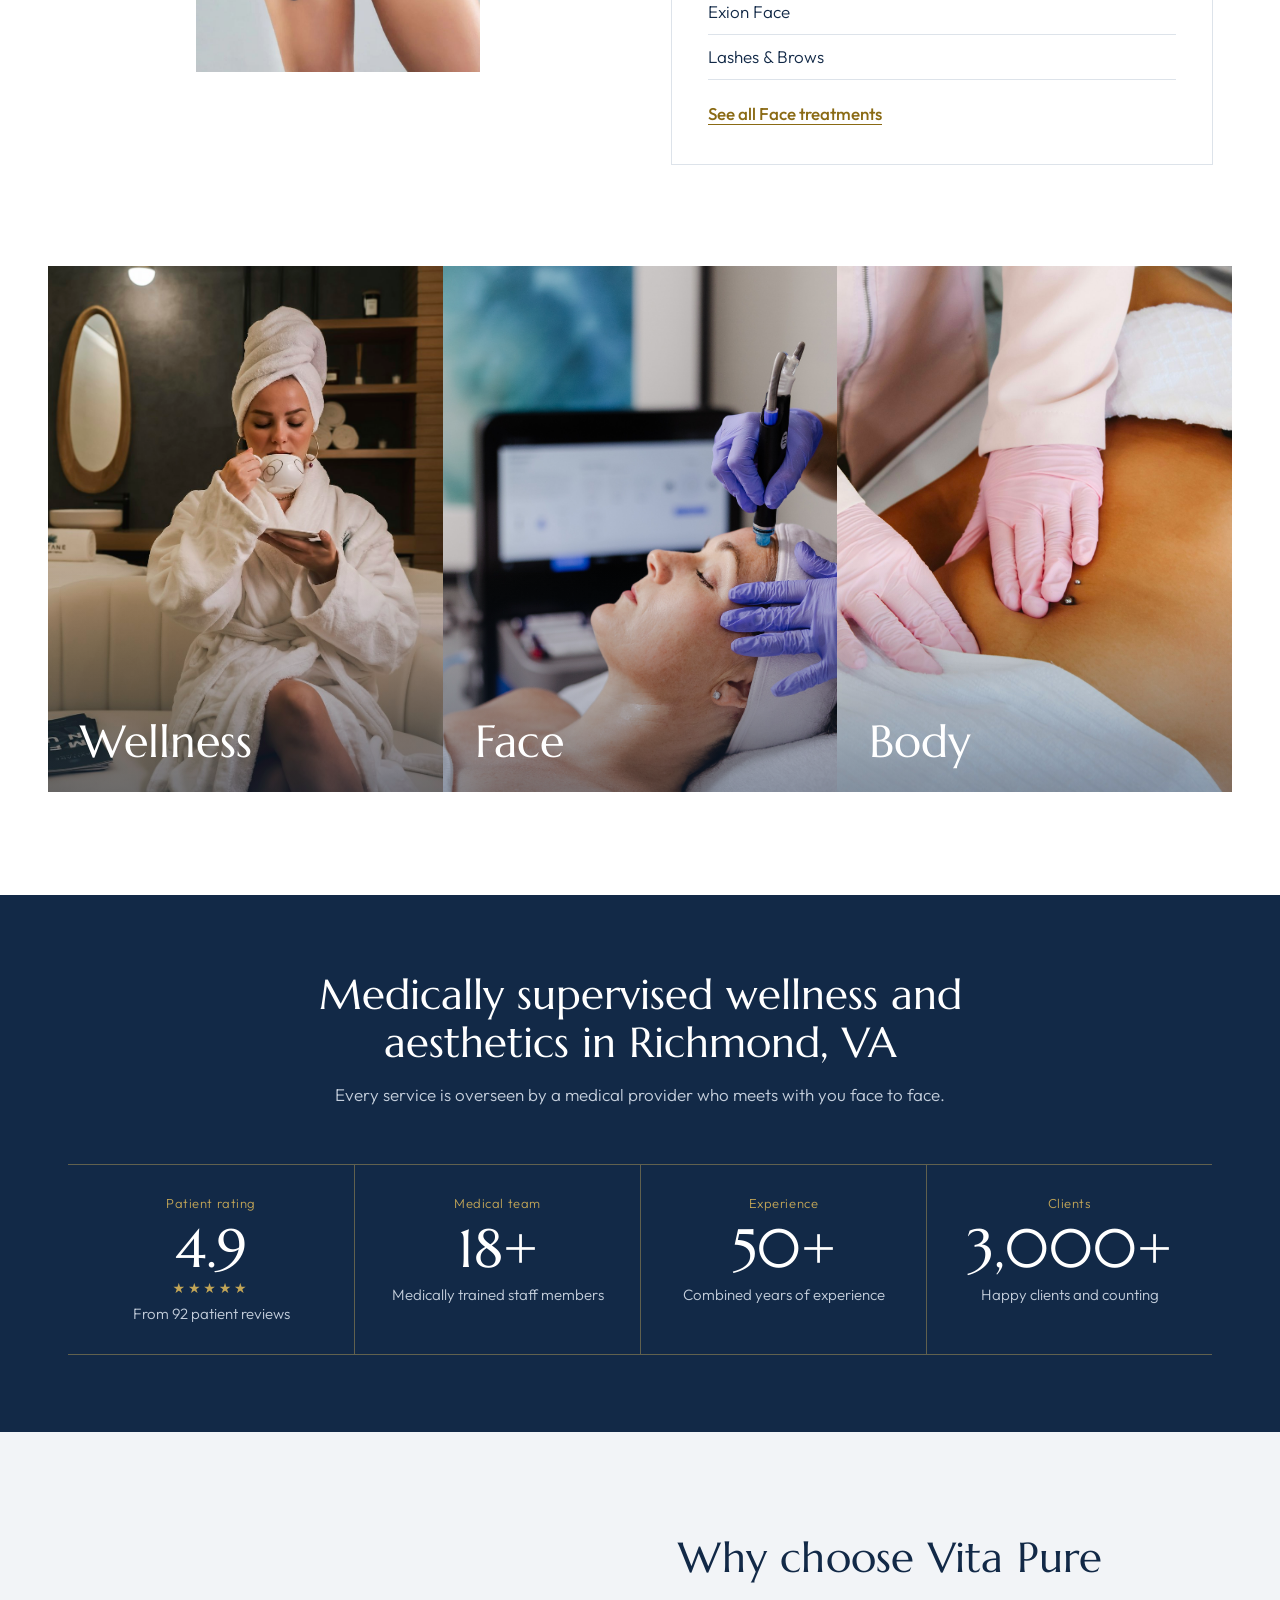
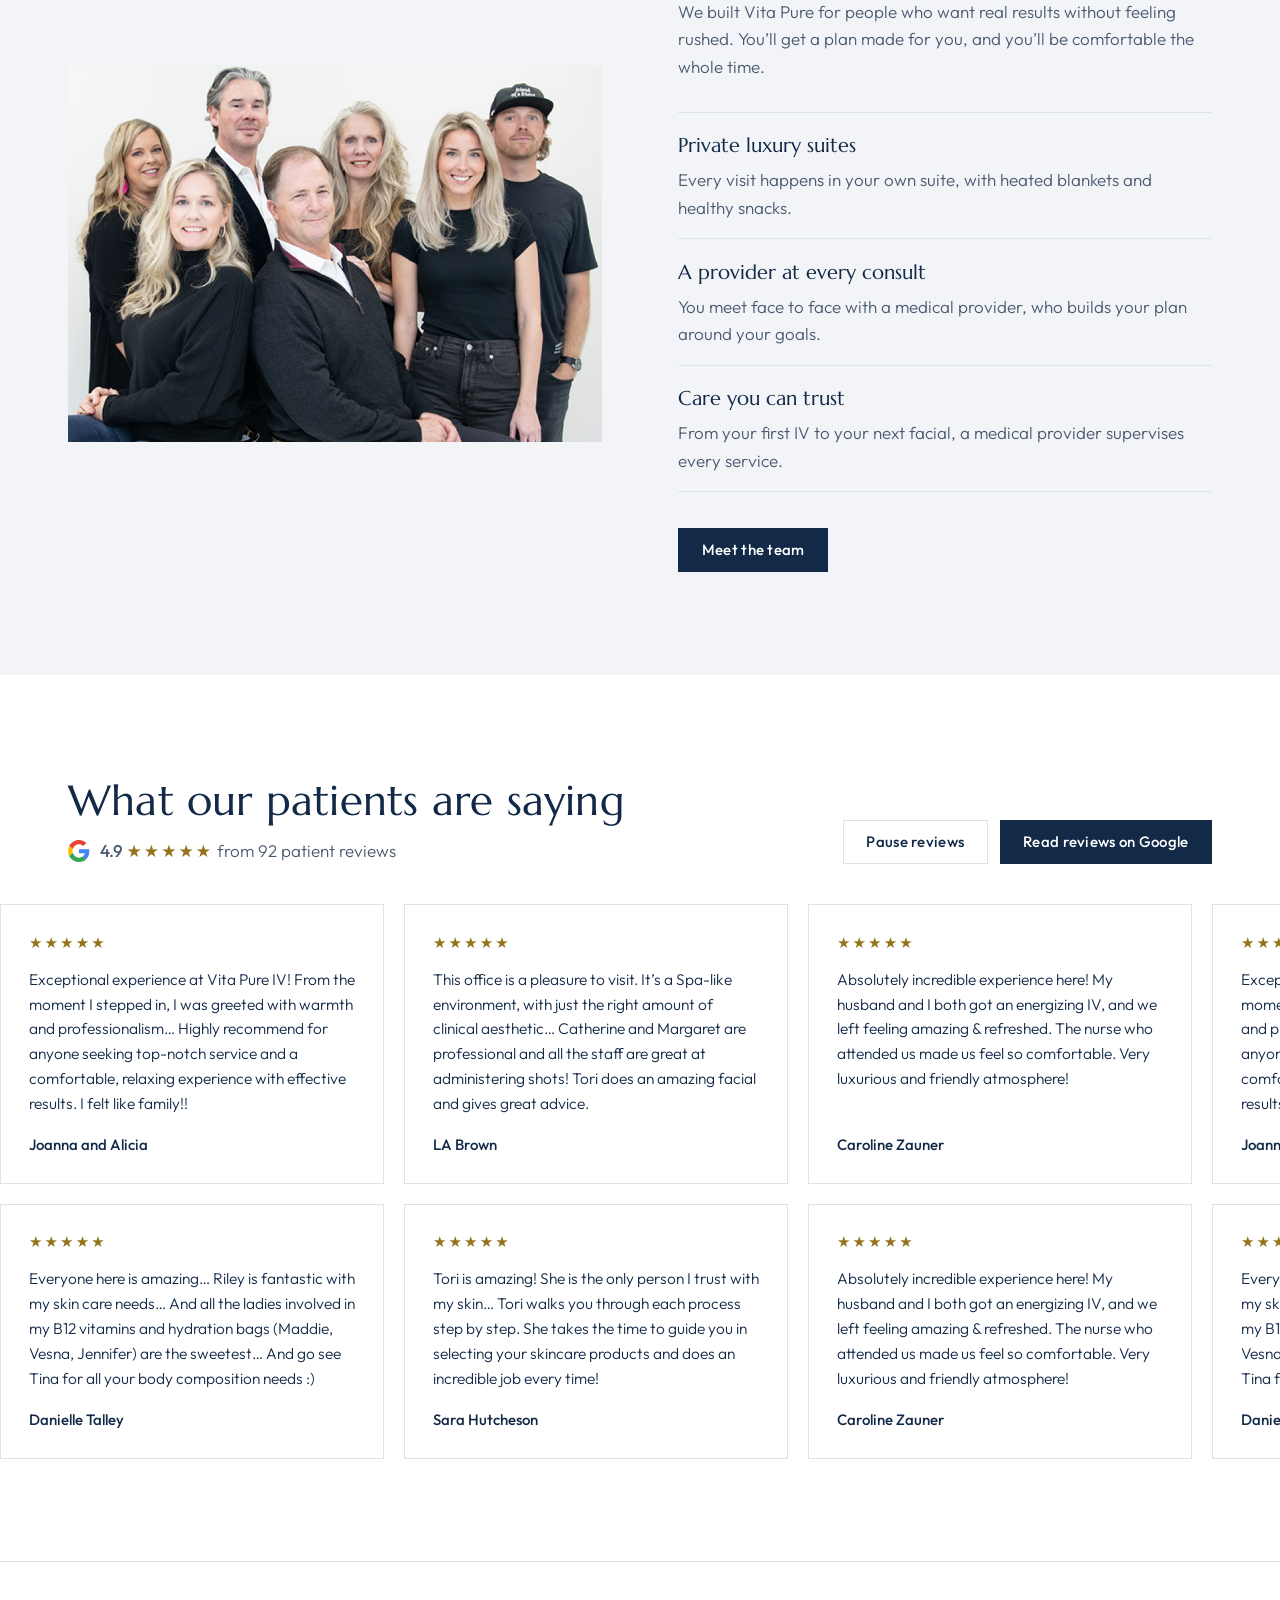
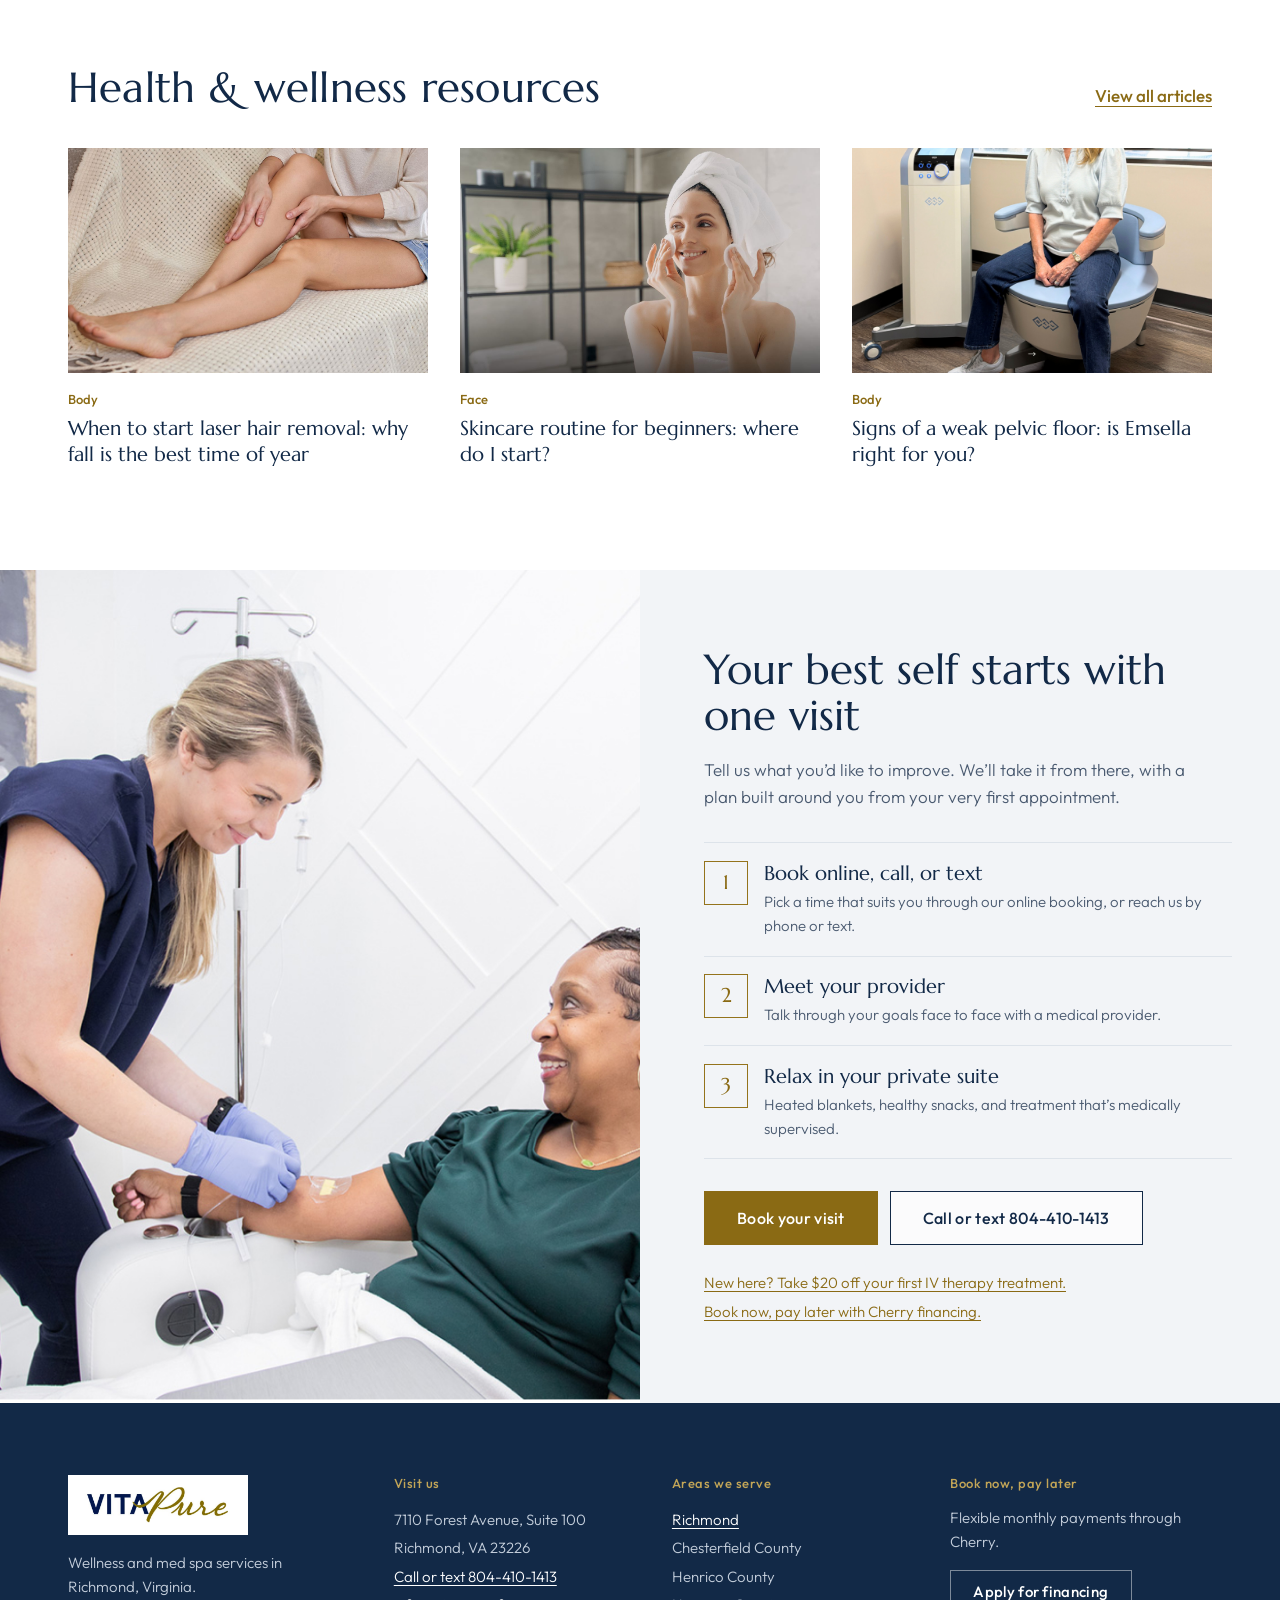
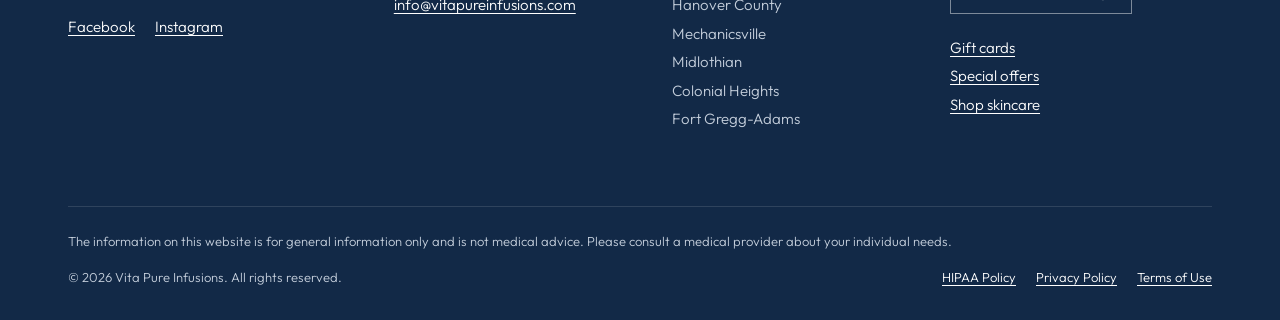
==== commit eecf8384: "index.html body map: fixed-height panel (no page shift), face dot off the face, more label room Co-A" ====
--- a/index.html
+++ b/index.html
@@ -164,7 +164,7 @@
             <!-- Client-supplied photo (assets/img/vitapurebody.jpg, 810 x 1440).
                  Dot positions are percentages of this photo; re-check them if the photo changes. -->
             <img class="bodymap__img" src="assets/img/vitapurebody.jpg" alt="A woman in a white sports top and shorts, marked with treatment areas" width="810" height="1440" />
-            <button type="button" class="hotspot" data-area="face" data-side="right" style="--x: 53; --y: 3.6;" aria-controls="area-face" aria-pressed="true">
+            <button type="button" class="hotspot" data-area="face" data-side="right" style="--x: 47.5; --y: 6.5;" aria-controls="area-face" aria-pressed="true">
               <span class="hotspot__dot" aria-hidden="true"></span>
               <span class="hotspot__label">Face</span>
             </button>
--- a/css/styles.css
+++ b/css/styles.css
@@ -522,7 +522,7 @@
   position: relative;
   container-type: inline-size; /* lets the leader lines measure to the photo edge (cqw) */
   /* leave room either side for the labels that sit outside the photo */
-  width: min(320px, calc(100% - 11rem));
+  width: min(320px, calc(100% - 16rem));
   aspect-ratio: 810 / 1440;
   margin: 0 auto;
 }
@@ -618,7 +618,12 @@
   box-shadow: 0 0 0 1px var(--line);
   padding: clamp(1.5rem, 3vw, 2.25rem);
 }
-.bodymap__panel[hidden] { display: none; }
+/* All panels share one grid cell, so the box is always as tall as the longest
+   panel and the page doesn't shift when a dot with fewer treatments is chosen.
+   Hidden panels keep their space but are invisible and unreachable. */
+.bodymap__panels { display: grid; }
+.bodymap__panel { grid-area: 1 / 1; }
+.bodymap__panel[hidden] { display: block; visibility: hidden; }
 @media (prefers-reduced-motion: no-preference) {
   .bodymap__panel { animation: bodymap-in 0.3s ease; }
 }
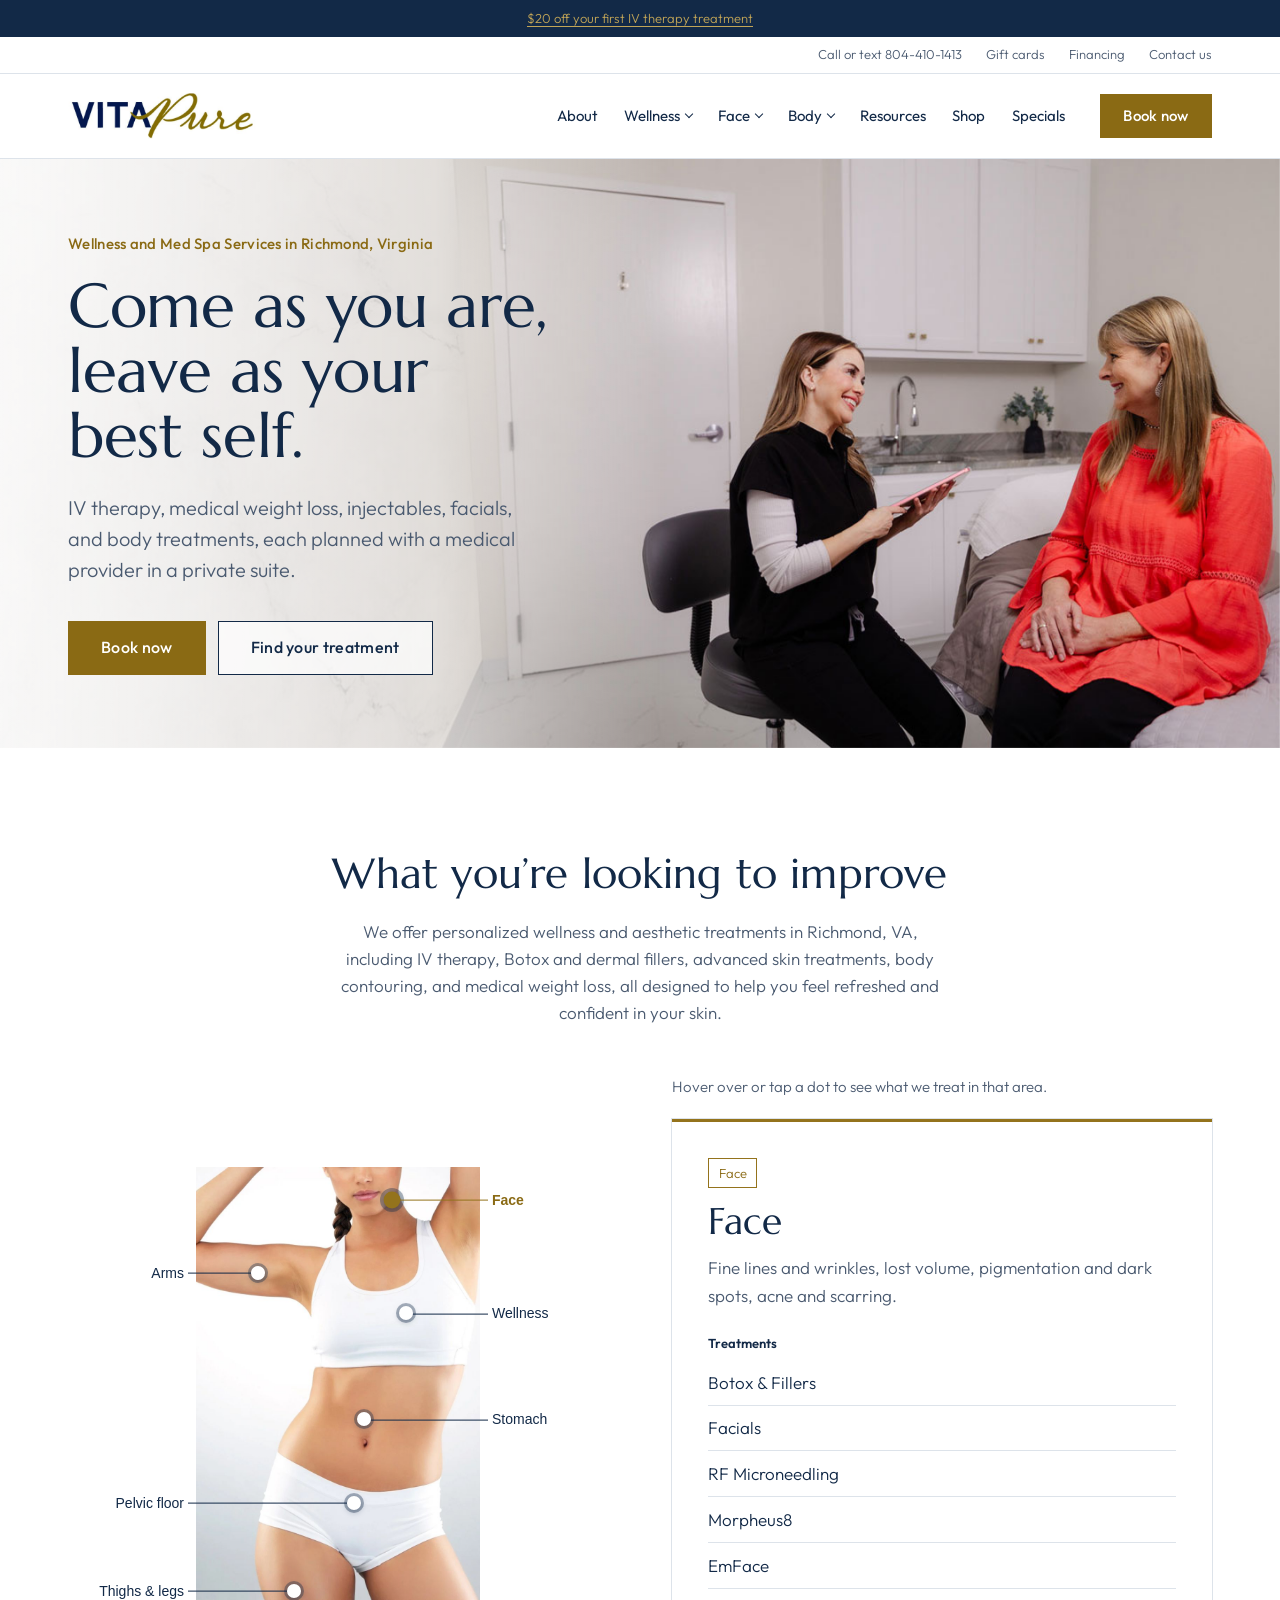
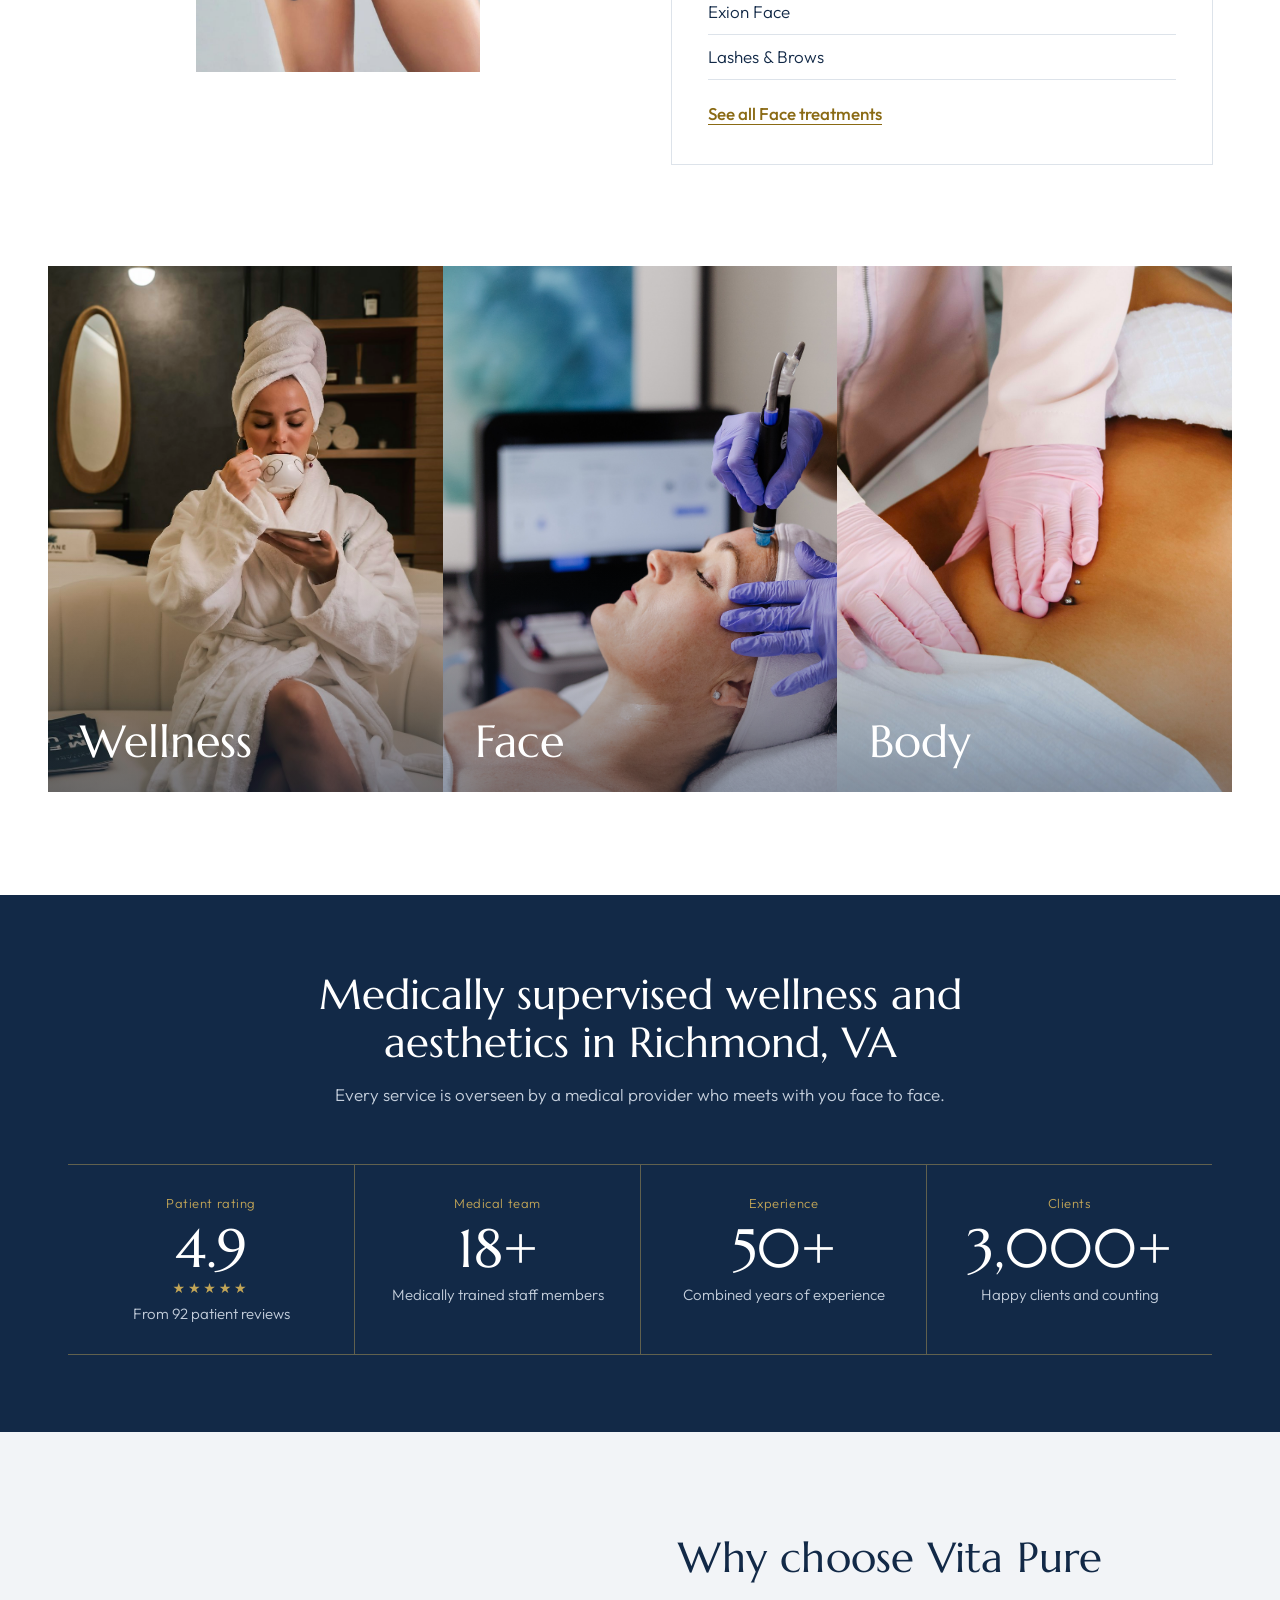
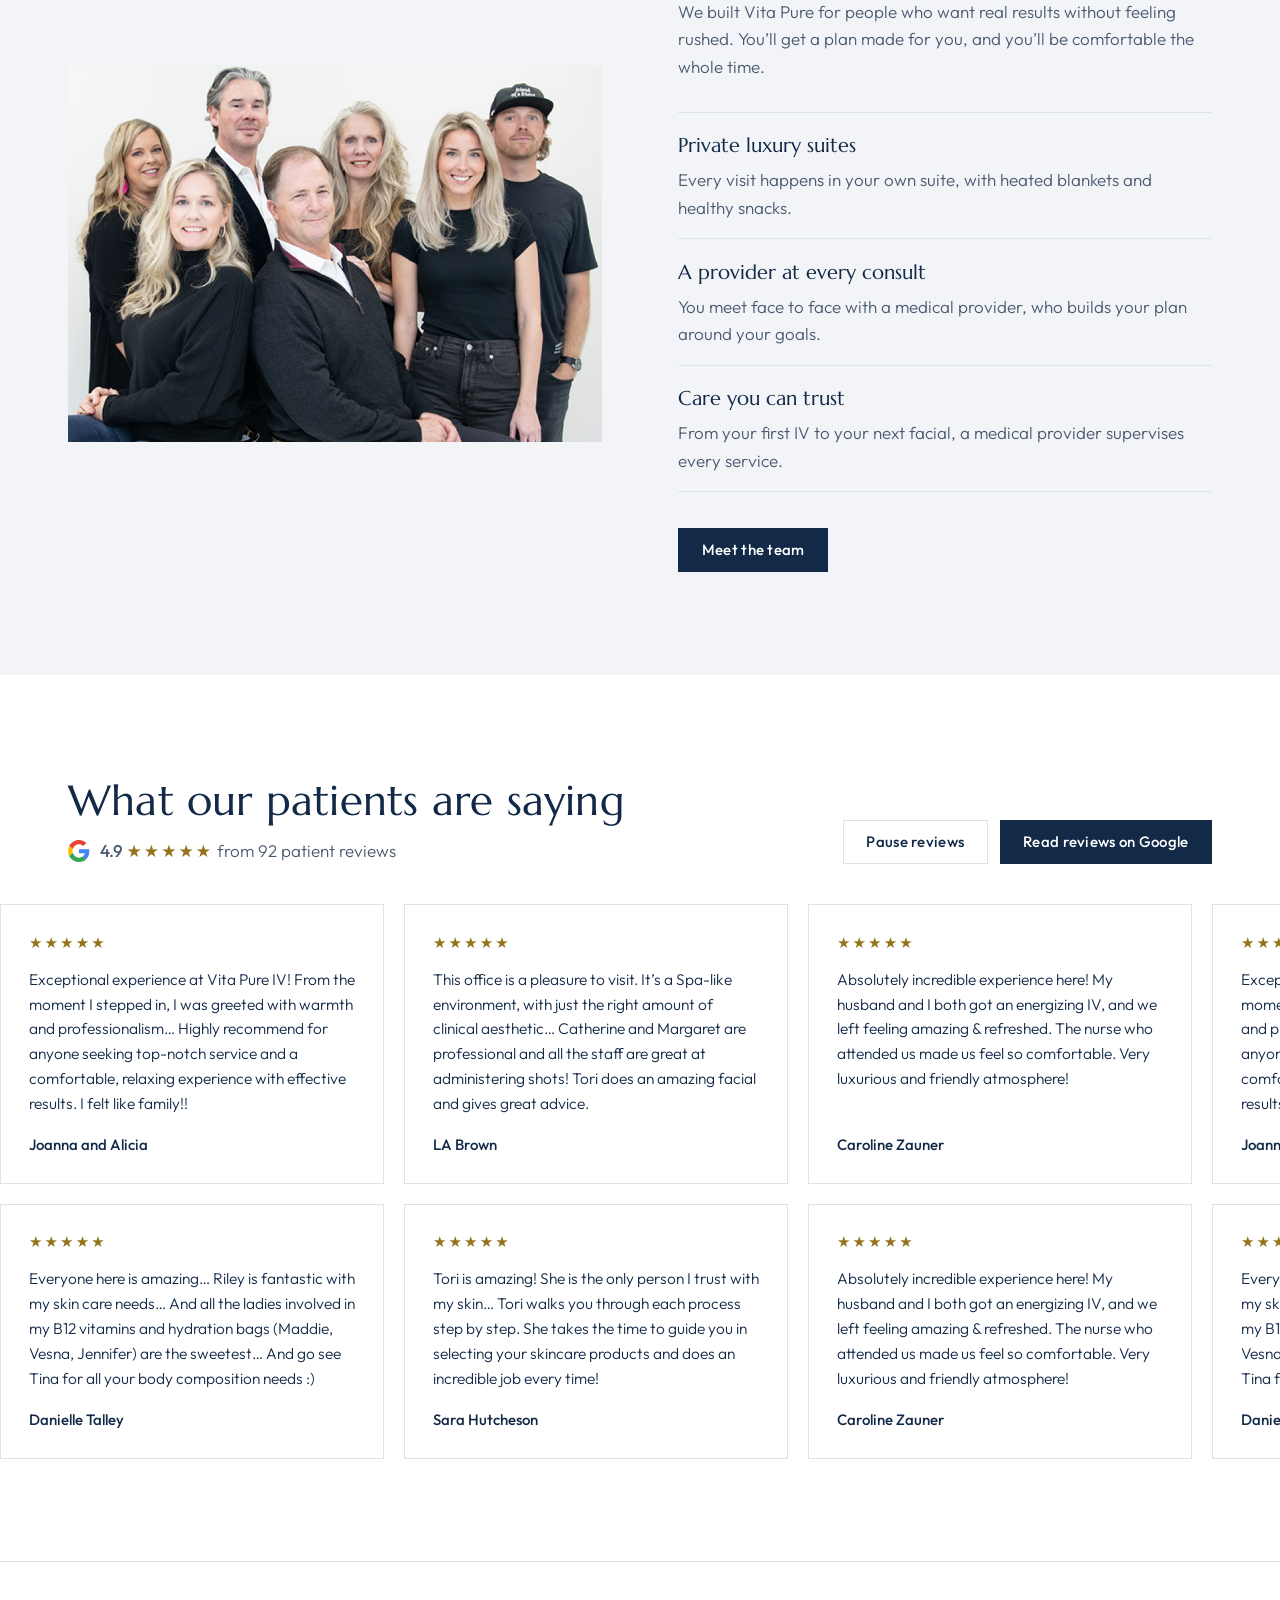
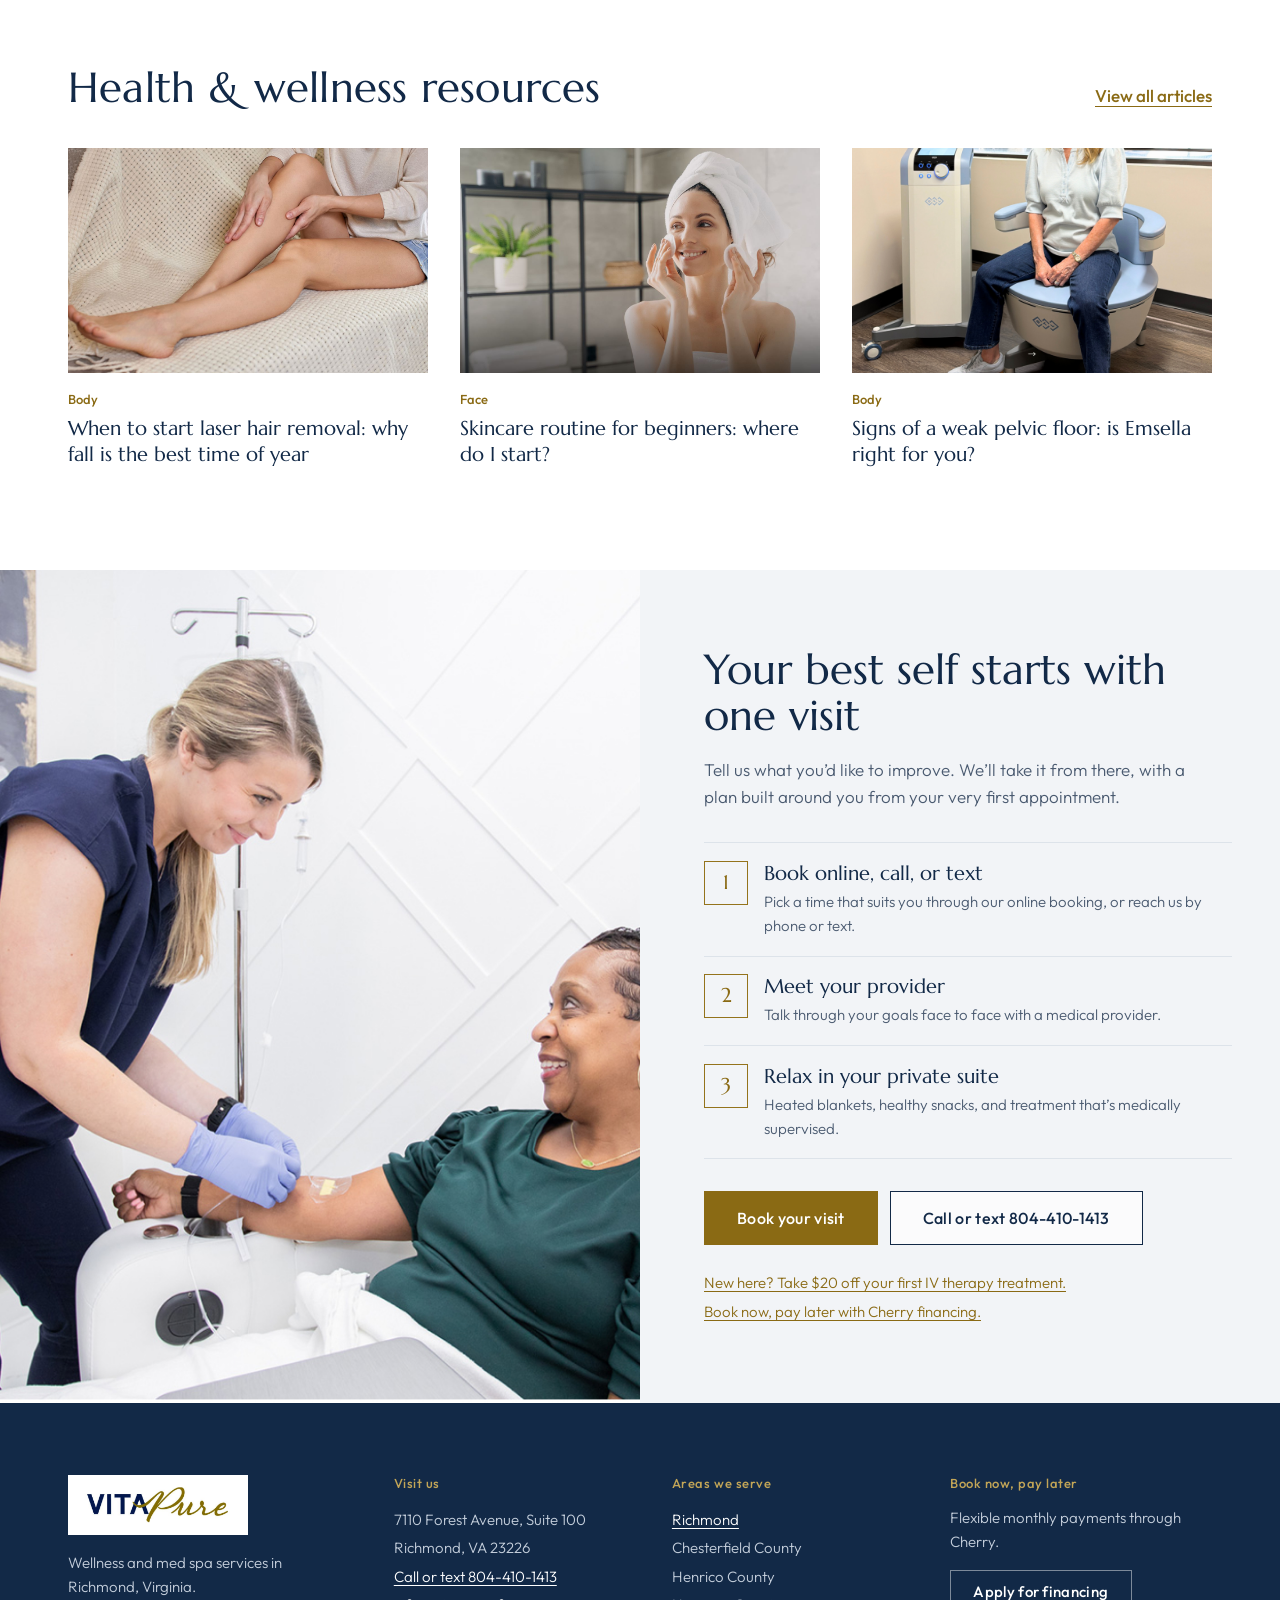
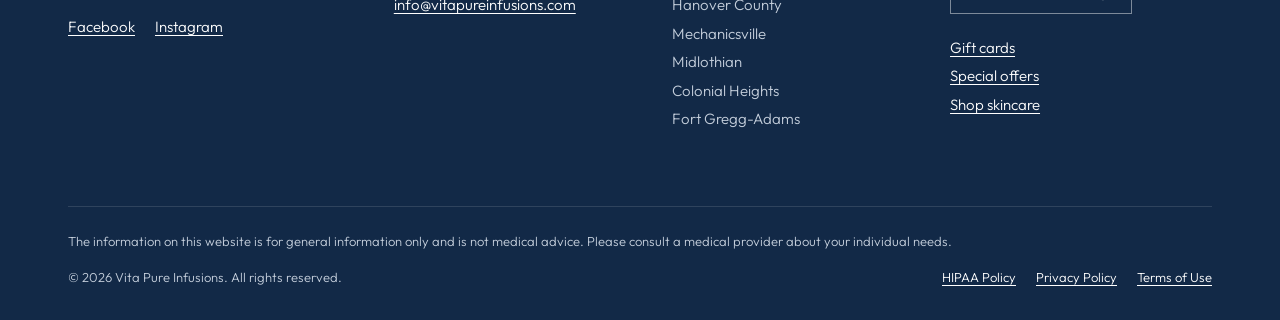
==== commit 374e63b7: "index.html body map: face dot on the right side of the jaw Co-Authored-By: Claude Opus 5.5 <noreply@" ====
--- a/index.html
+++ b/index.html
@@ -164,7 +164,7 @@
             <!-- Client-supplied photo (assets/img/vitapurebody.jpg, 810 x 1440).
                  Dot positions are percentages of this photo; re-check them if the photo changes. -->
             <img class="bodymap__img" src="assets/img/vitapurebody.jpg" alt="A woman in a white sports top and shorts, marked with treatment areas" width="810" height="1440" />
-            <button type="button" class="hotspot" data-area="face" data-side="right" style="--x: 47.5; --y: 6.5;" aria-controls="area-face" aria-pressed="true">
+            <button type="button" class="hotspot" data-area="face" data-side="right" style="--x: 69; --y: 6.5;" aria-controls="area-face" aria-pressed="true">
               <span class="hotspot__dot" aria-hidden="true"></span>
               <span class="hotspot__label">Face</span>
             </button>
